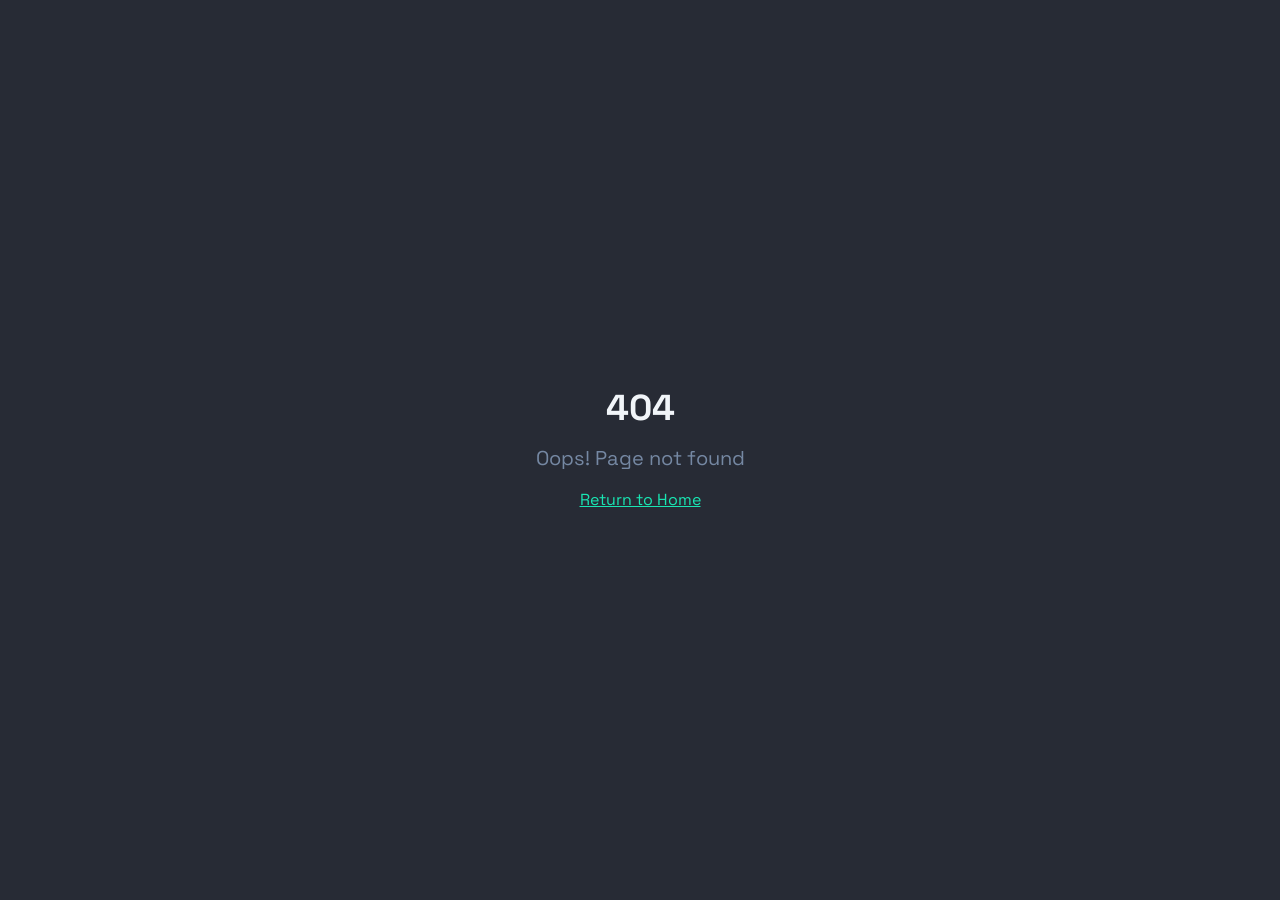
==== index.html @ 55b865e0 "FA" ====
<!doctype html>
<html lang="en">
  <head>
    <meta charset="UTF-8" />
    <meta name="viewport" content="width=device-width, initial-scale=1.0" />
    <title>Eslam Ismail | Senior Full Stack & DevOps Engineer</title>
    <meta name="description" content="Results-driven Senior Full Stack and DevOps Engineer with 6+ years of experience in building scalable web applications, dashboards, and backend systems using modern technologies such as Laravel, Vue.js, Node.js, GraphQL, and Docker. Currently in Riyadh, Saudi Arabia." />
    <meta name="author" content="Eslam Ismail" />
    <meta name="keywords" content="Eslam Ismail, Full Stack Developer, DevOps Engineer, Laravel, Vue.js, Node.js, React, GraphQL, Docker, Riyadh, Saudi Arabia, Software Engineer" />
    <link rel="canonical" href="https://eslamportfolio.lovable.app/" />

    <!-- Open Graph / Facebook -->
    <meta property="og:type" content="website" />
    <meta property="og:url" content="https://eslamportfolio.lovable.app/" />
    <meta property="og:title" content="Eslam Ismail | Senior Full Stack & DevOps Engineer" />
    <meta property="og:description" content="Results-driven engineer with 6+ years of experience building scalable web applications and backend systems." />
    <meta property="og:image" content="https://lovable.dev/opengraph-image-p98pqg.png" />
    <meta property="og:locale" content="en_US" />
    <meta property="og:site_name" content="Eslam Ismail Portfolio" />

    <!-- Twitter -->
    <meta name="twitter:card" content="summary_large_image" />
    <meta name="twitter:url" content="https://eslamportfolio.lovable.app/" />
    <meta name="twitter:title" content="Eslam Ismail | Senior Full Stack & DevOps Engineer" />
    <meta name="twitter:description" content="Results-driven engineer with 6+ years of experience building scalable web applications and backend systems." />
    <meta name="twitter:image" content="https://lovable.dev/opengraph-image-p98pqg.png" />
    <meta name="twitter:site" content="@eslamIsmail" />

    <!-- Additional SEO -->
    <meta name="robots" content="index, follow" />
    <meta name="googlebot" content="index, follow" />
    <meta name="theme-color" content="#0a0a0f" />

    <!-- JSON-LD Structured Data -->
    <script type="application/ld+json">
      {
        "@context": "https://schema.org",
        "@type": "Person",
        "name": "Eslam Mohamed Ismail Ahmed",
        "jobTitle": "Senior Full Stack & DevOps Engineer",
        "description": "Results-driven Senior Full Stack and DevOps Engineer with 6+ years of experience in building scalable web applications, dashboards, and backend systems using modern technologies such as Laravel, Vue.js, Node.js, GraphQL, and Docker.",
        "email": "eslam.ismail93@gmail.com",
        "telephone": "+966538423643",
        "address": {
          "@type": "PostalAddress",
          "addressLocality": "Riyadh",
          "addressCountry": "Saudi Arabia"
        },
        "url": "https://eslamportfolio.lovable.app/",
        "sameAs": [
          "https://www.linkedin.com/in/eslam-mohamed-ismail-213224b6/"
        ],
        "knowsAbout": ["Laravel", "Vue.js", "Node.js", "React", "GraphQL", "Docker", "DevOps", "Full Stack Development"]
      }
    </script>
    <script type="module" crossorigin src="/assets/index-Bea31vAo.js"></script>
    <link rel="stylesheet" crossorigin href="/assets/index-uDvTv7dz.css">
  </head>

  <body>
    <div id="root"></div>
  </body>
</html>
---- assets/index-uDvTv7dz.css ----
@import"https://fonts.googleapis.com/css2?family=Space+Grotesk:wght@300;400;500;600;700&family=JetBrains+Mono:wght@400;500;600&display=swap";*,:before,:after{--tw-border-spacing-x: 0;--tw-border-spacing-y: 0;--tw-translate-x: 0;--tw-translate-y: 0;--tw-rotate: 0;--tw-skew-x: 0;--tw-skew-y: 0;--tw-scale-x: 1;--tw-scale-y: 1;--tw-pan-x: ;--tw-pan-y: ;--tw-pinch-zoom: ;--tw-scroll-snap-strictness: proximity;--tw-gradient-from-position: ;--tw-gradient-via-position: ;--tw-gradient-to-position: ;--tw-ordinal: ;--tw-slashed-zero: ;--tw-numeric-figure: ;--tw-numeric-spacing: ;--tw-numeric-fraction: ;--tw-ring-inset: ;--tw-ring-offset-width: 0px;--tw-ring-offset-color: #fff;--tw-ring-color: rgb(59 130 246 / .5);--tw-ring-offset-shadow: 0 0 #0000;--tw-ring-shadow: 0 0 #0000;--tw-shadow: 0 0 #0000;--tw-shadow-colored: 0 0 #0000;--tw-blur: ;--tw-brightness: ;--tw-contrast: ;--tw-grayscale: ;--tw-hue-rotate: ;--tw-invert: ;--tw-saturate: ;--tw-sepia: ;--tw-drop-shadow: ;--tw-backdrop-blur: ;--tw-backdrop-brightness: ;--tw-backdrop-contrast: ;--tw-backdrop-grayscale: ;--tw-backdrop-hue-rotate: ;--tw-backdrop-invert: ;--tw-backdrop-opacity: ;--tw-backdrop-saturate: ;--tw-backdrop-sepia: ;--tw-contain-size: ;--tw-contain-layout: ;--tw-contain-paint: ;--tw-contain-style: }::backdrop{--tw-border-spacing-x: 0;--tw-border-spacing-y: 0;--tw-translate-x: 0;--tw-translate-y: 0;--tw-rotate: 0;--tw-skew-x: 0;--tw-skew-y: 0;--tw-scale-x: 1;--tw-scale-y: 1;--tw-pan-x: ;--tw-pan-y: ;--tw-pinch-zoom: ;--tw-scroll-snap-strictness: proximity;--tw-gradient-from-position: ;--tw-gradient-via-position: ;--tw-gradient-to-position: ;--tw-ordinal: ;--tw-slashed-zero: ;--tw-numeric-figure: ;--tw-numeric-spacing: ;--tw-numeric-fraction: ;--tw-ring-inset: ;--tw-ring-offset-width: 0px;--tw-ring-offset-color: #fff;--tw-ring-color: rgb(59 130 246 / .5);--tw-ring-offset-shadow: 0 0 #0000;--tw-ring-shadow: 0 0 #0000;--tw-shadow: 0 0 #0000;--tw-shadow-colored: 0 0 #0000;--tw-blur: ;--tw-brightness: ;--tw-contrast: ;--tw-grayscale: ;--tw-hue-rotate: ;--tw-invert: ;--tw-saturate: ;--tw-sepia: ;--tw-drop-shadow: ;--tw-backdrop-blur: ;--tw-backdrop-brightness: ;--tw-backdrop-contrast: ;--tw-backdrop-grayscale: ;--tw-backdrop-hue-rotate: ;--tw-backdrop-invert: ;--tw-backdrop-opacity: ;--tw-backdrop-saturate: ;--tw-backdrop-sepia: ;--tw-contain-size: ;--tw-contain-layout: ;--tw-contain-paint: ;--tw-contain-style: }*,:before,:after{box-sizing:border-box;border-width:0;border-style:solid;border-color:#e5e7eb}:before,:after{--tw-content: ""}html,:host{line-height:1.5;-webkit-text-size-adjust:100%;-moz-tab-size:4;-o-tab-size:4;tab-size:4;font-family:Space Grotesk,sans-serif;font-feature-settings:normal;font-variation-settings:normal;-webkit-tap-highlight-color:transparent}body{margin:0;line-height:inherit}hr{height:0;color:inherit;border-top-width:1px}abbr:where([title]){-webkit-text-decoration:underline dotted;text-decoration:underline dotted}h1,h2,h3,h4,h5,h6{font-size:inherit;font-weight:inherit}a{color:inherit;text-decoration:inherit}b,strong{font-weight:bolder}code,kbd,samp,pre{font-family:JetBrains Mono,monospace;font-feature-settings:normal;font-variation-settings:normal;font-size:1em}small{font-size:80%}sub,sup{font-size:75%;line-height:0;position:relative;vertical-align:baseline}sub{bottom:-.25em}sup{top:-.5em}table{text-indent:0;border-color:inherit;border-collapse:collapse}button,input,optgroup,select,textarea{font-family:inherit;font-feature-settings:inherit;font-variation-settings:inherit;font-size:100%;font-weight:inherit;line-height:inherit;letter-spacing:inherit;color:inherit;margin:0;padding:0}button,select{text-transform:none}button,input:where([type=button]),input:where([type=reset]),input:where([type=submit]){-webkit-appearance:button;background-color:transparent;background-image:none}:-moz-focusring{outline:auto}:-moz-ui-invalid{box-shadow:none}progress{vertical-align:baseline}::-webkit-inner-spin-button,::-webkit-outer-spin-button{height:auto}[type=search]{-webkit-appearance:textfield;outline-offset:-2px}::-webkit-search-decoration{-webkit-appearance:none}::-webkit-file-upload-button{-webkit-appearance:button;font:inherit}summary{display:list-item}blockquote,dl,dd,h1,h2,h3,h4,h5,h6,hr,figure,p,pre{margin:0}fieldset{margin:0;padding:0}legend{padding:0}ol,ul,menu{list-style:none;margin:0;padding:0}dialog{padding:0}textarea{resize:vertical}input::-moz-placeholder,textarea::-moz-placeholder{opacity:1;color:#9ca3af}input::placeholder,textarea::placeholder{opacity:1;color:#9ca3af}button,[role=button]{cursor:pointer}:disabled{cursor:default}img,svg,video,canvas,audio,iframe,embed,object{display:block;vertical-align:middle}img,video{max-width:100%;height:auto}[hidden]:where(:not([hidden=until-found])){display:none}:root{--background: 220 20% 6%;--foreground: 210 40% 96%;--card: 220 18% 10%;--card-foreground: 210 40% 96%;--popover: 220 18% 10%;--popover-foreground: 210 40% 96%;--primary: 165 80% 50%;--primary-foreground: 220 20% 6%;--secondary: 220 18% 14%;--secondary-foreground: 210 40% 96%;--muted: 220 16% 18%;--muted-foreground: 215 20% 55%;--accent: 260 80% 65%;--accent-foreground: 210 40% 98%;--destructive: 0 84% 60%;--destructive-foreground: 210 40% 98%;--border: 220 16% 18%;--input: 220 16% 18%;--ring: 165 80% 50%;--radius: .75rem;--gradient-primary: linear-gradient(135deg, hsl(165 80% 50%) 0%, hsl(200 90% 55%) 50%, hsl(260 80% 65%) 100%);--gradient-text: linear-gradient(135deg, hsl(165 80% 60%) 0%, hsl(200 90% 65%) 100%);--gradient-card: linear-gradient(145deg, hsl(220 18% 12%) 0%, hsl(220 18% 8%) 100%);--glow-primary: 0 0 40px hsl(165 80% 50% / .3);--glow-accent: 0 0 40px hsl(260 80% 65% / .2);--sidebar-background: 220 20% 6%;--sidebar-foreground: 240 4.8% 95.9%;--sidebar-primary: 165 80% 50%;--sidebar-primary-foreground: 0 0% 100%;--sidebar-accent: 220 16% 18%;--sidebar-accent-foreground: 240 4.8% 95.9%;--sidebar-border: 220 16% 18%;--sidebar-ring: 165 80% 50%}*{border-color:hsl(var(--border))}body{background-color:hsl(var(--background));color:hsl(var(--foreground));-webkit-font-smoothing:antialiased;-moz-osx-font-smoothing:grayscale;font-family:Space Grotesk,sans-serif}h1,h2,h3,h4,h5,h6{font-family:Space Grotesk,sans-serif}code,pre{font-family:JetBrains Mono,monospace}.container{width:100%;margin-right:auto;margin-left:auto;padding-right:2rem;padding-left:2rem}@media (min-width: 1400px){.container{max-width:1400px}}.sr-only{position:absolute;width:1px;height:1px;padding:0;margin:-1px;overflow:hidden;clip:rect(0,0,0,0);white-space:nowrap;border-width:0}.pointer-events-none{pointer-events:none}.pointer-events-auto{pointer-events:auto}.visible{visibility:visible}.invisible{visibility:hidden}.fixed{position:fixed}.absolute{position:absolute}.relative{position:relative}.-inset-2{top:-.5rem;right:-.5rem;bottom:-.5rem;left:-.5rem}.-inset-px{top:-1px;right:-1px;bottom:-1px;left:-1px}.inset-0{top:0;right:0;bottom:0;left:0}.inset-x-0{left:0;right:0}.inset-y-0{top:0;bottom:0}.-bottom-12{bottom:-3rem}.-bottom-4{bottom:-1rem}.-left-12{left:-3rem}.-left-2{left:-.5rem}.-left-20{left:-5rem}.-left-32{left:-8rem}.-right-12{right:-3rem}.-right-20{right:-5rem}.-right-32{right:-8rem}.-right-4{right:-1rem}.-right-8{right:-2rem}.-top-12{top:-3rem}.-top-2{top:-.5rem}.-top-8{top:-2rem}.bottom-0{bottom:0}.bottom-1\/4{bottom:25%}.bottom-4{bottom:1rem}.left-0{left:0}.left-1{left:.25rem}.left-1\/2{left:50%}.left-1\/4{left:25%}.left-2{left:.5rem}.left-6{left:1.5rem}.left-\[50\%\]{left:50%}.right-0{right:0}.right-1{right:.25rem}.right-1\/4{right:25%}.right-2{right:.5rem}.right-3{right:.75rem}.right-4{right:1rem}.top-0{top:0}.top-1\.5{top:.375rem}.top-1\/2{top:50%}.top-1\/4{top:25%}.top-2{top:.5rem}.top-3{top:.75rem}.top-3\.5{top:.875rem}.top-4{top:1rem}.top-\[1px\]{top:1px}.top-\[50\%\]{top:50%}.top-\[60\%\]{top:60%}.top-full{top:100%}.z-10{z-index:10}.z-20{z-index:20}.z-50{z-index:50}.z-\[100\]{z-index:100}.z-\[1\]{z-index:1}.-mx-1{margin-left:-.25rem;margin-right:-.25rem}.mx-2{margin-left:.5rem;margin-right:.5rem}.mx-3\.5{margin-left:.875rem;margin-right:.875rem}.mx-auto{margin-left:auto;margin-right:auto}.my-0\.5{margin-top:.125rem;margin-bottom:.125rem}.my-1{margin-top:.25rem;margin-bottom:.25rem}.-ml-4{margin-left:-1rem}.-mt-4{margin-top:-1rem}.mb-1{margin-bottom:.25rem}.mb-12{margin-bottom:3rem}.mb-16{margin-bottom:4rem}.mb-2{margin-bottom:.5rem}.mb-20{margin-bottom:5rem}.mb-3{margin-bottom:.75rem}.mb-4{margin-bottom:1rem}.mb-6{margin-bottom:1.5rem}.mb-8{margin-bottom:2rem}.ml-1{margin-left:.25rem}.ml-16{margin-left:4rem}.ml-auto{margin-left:auto}.mr-2{margin-right:.5rem}.mt-1{margin-top:.25rem}.mt-1\.5{margin-top:.375rem}.mt-16{margin-top:4rem}.mt-2{margin-top:.5rem}.mt-20{margin-top:5rem}.mt-24{margin-top:6rem}.mt-4{margin-top:1rem}.mt-8{margin-top:2rem}.mt-auto{margin-top:auto}.line-clamp-3{overflow:hidden;display:-webkit-box;-webkit-box-orient:vertical;-webkit-line-clamp:3}.block{display:block}.flex{display:flex}.inline-flex{display:inline-flex}.table{display:table}.grid{display:grid}.hidden{display:none}.aspect-square{aspect-ratio:1 / 1}.aspect-video{aspect-ratio:16 / 9}.size-4{width:1rem;height:1rem}.h-1\.5{height:.375rem}.h-10{height:2.5rem}.h-11{height:2.75rem}.h-12{height:3rem}.h-16{height:4rem}.h-2{height:.5rem}.h-2\.5{height:.625rem}.h-20{height:5rem}.h-3{height:.75rem}.h-3\.5{height:.875rem}.h-4{height:1rem}.h-48{height:12rem}.h-5{height:1.25rem}.h-56{height:14rem}.h-6{height:1.5rem}.h-7{height:1.75rem}.h-72{height:18rem}.h-8{height:2rem}.h-9{height:2.25rem}.h-96{height:24rem}.h-\[1px\]{height:1px}.h-\[400px\]{height:400px}.h-\[800px\]{height:800px}.h-\[var\(--radix-navigation-menu-viewport-height\)\]{height:var(--radix-navigation-menu-viewport-height)}.h-\[var\(--radix-select-trigger-height\)\]{height:var(--radix-select-trigger-height)}.h-auto{height:auto}.h-full{height:100%}.h-px{height:1px}.h-svh{height:100svh}.max-h-96{max-height:24rem}.max-h-\[300px\]{max-height:300px}.max-h-screen{max-height:100vh}.min-h-0{min-height:0px}.min-h-\[80px\]{min-height:80px}.min-h-screen{min-height:100vh}.min-h-svh{min-height:100svh}.w-0{width:0px}.w-1{width:.25rem}.w-10{width:2.5rem}.w-11{width:2.75rem}.w-16{width:4rem}.w-2{width:.5rem}.w-2\.5{width:.625rem}.w-20{width:5rem}.w-3{width:.75rem}.w-3\.5{width:.875rem}.w-3\/4{width:75%}.w-4{width:1rem}.w-48{width:12rem}.w-5{width:1.25rem}.w-56{width:14rem}.w-6{width:1.5rem}.w-64{width:16rem}.w-7{width:1.75rem}.w-72{width:18rem}.w-8{width:2rem}.w-9{width:2.25rem}.w-96{width:24rem}.w-\[--sidebar-width\]{width:var(--sidebar-width)}.w-\[100px\]{width:100px}.w-\[1px\]{width:1px}.w-\[600px\]{width:600px}.w-\[800px\]{width:800px}.w-auto{width:auto}.w-full{width:100%}.w-max{width:-moz-max-content;width:max-content}.w-px{width:1px}.min-w-0{min-width:0px}.min-w-5{min-width:1.25rem}.min-w-\[12rem\]{min-width:12rem}.min-w-\[8rem\]{min-width:8rem}.min-w-\[var\(--radix-select-trigger-width\)\]{min-width:var(--radix-select-trigger-width)}.max-w-2xl{max-width:42rem}.max-w-3xl{max-width:48rem}.max-w-4xl{max-width:56rem}.max-w-6xl{max-width:72rem}.max-w-7xl{max-width:80rem}.max-w-\[--skeleton-width\]{max-width:var(--skeleton-width)}.max-w-lg{max-width:32rem}.max-w-max{max-width:-moz-max-content;max-width:max-content}.flex-1{flex:1 1 0%}.flex-shrink-0,.shrink-0{flex-shrink:0}.flex-grow,.grow{flex-grow:1}.grow-0{flex-grow:0}.basis-full{flex-basis:100%}.caption-bottom{caption-side:bottom}.border-collapse{border-collapse:collapse}.-translate-x-1\/2{--tw-translate-x: -50%;transform:translate(var(--tw-translate-x),var(--tw-translate-y)) rotate(var(--tw-rotate)) skew(var(--tw-skew-x)) skewY(var(--tw-skew-y)) scaleX(var(--tw-scale-x)) scaleY(var(--tw-scale-y))}.-translate-x-px{--tw-translate-x: -1px;transform:translate(var(--tw-translate-x),var(--tw-translate-y)) rotate(var(--tw-rotate)) skew(var(--tw-skew-x)) skewY(var(--tw-skew-y)) scaleX(var(--tw-scale-x)) scaleY(var(--tw-scale-y))}.-translate-y-1\/2{--tw-translate-y: -50%;transform:translate(var(--tw-translate-x),var(--tw-translate-y)) rotate(var(--tw-rotate)) skew(var(--tw-skew-x)) skewY(var(--tw-skew-y)) scaleX(var(--tw-scale-x)) scaleY(var(--tw-scale-y))}.translate-x-\[-50\%\]{--tw-translate-x: -50%;transform:translate(var(--tw-translate-x),var(--tw-translate-y)) rotate(var(--tw-rotate)) skew(var(--tw-skew-x)) skewY(var(--tw-skew-y)) scaleX(var(--tw-scale-x)) scaleY(var(--tw-scale-y))}.translate-x-px{--tw-translate-x: 1px;transform:translate(var(--tw-translate-x),var(--tw-translate-y)) rotate(var(--tw-rotate)) skew(var(--tw-skew-x)) skewY(var(--tw-skew-y)) scaleX(var(--tw-scale-x)) scaleY(var(--tw-scale-y))}.translate-y-0{--tw-translate-y: 0px;transform:translate(var(--tw-translate-x),var(--tw-translate-y)) rotate(var(--tw-rotate)) skew(var(--tw-skew-x)) skewY(var(--tw-skew-y)) scaleX(var(--tw-scale-x)) scaleY(var(--tw-scale-y))}.translate-y-10{--tw-translate-y: 2.5rem;transform:translate(var(--tw-translate-x),var(--tw-translate-y)) rotate(var(--tw-rotate)) skew(var(--tw-skew-x)) skewY(var(--tw-skew-y)) scaleX(var(--tw-scale-x)) scaleY(var(--tw-scale-y))}.translate-y-8{--tw-translate-y: 2rem;transform:translate(var(--tw-translate-x),var(--tw-translate-y)) rotate(var(--tw-rotate)) skew(var(--tw-skew-x)) skewY(var(--tw-skew-y)) scaleX(var(--tw-scale-x)) scaleY(var(--tw-scale-y))}.translate-y-\[-2px\]{--tw-translate-y: -2px;transform:translate(var(--tw-translate-x),var(--tw-translate-y)) rotate(var(--tw-rotate)) skew(var(--tw-skew-x)) skewY(var(--tw-skew-y)) scaleX(var(--tw-scale-x)) scaleY(var(--tw-scale-y))}.translate-y-\[-50\%\]{--tw-translate-y: -50%;transform:translate(var(--tw-translate-x),var(--tw-translate-y)) rotate(var(--tw-rotate)) skew(var(--tw-skew-x)) skewY(var(--tw-skew-y)) scaleX(var(--tw-scale-x)) scaleY(var(--tw-scale-y))}.rotate-45{--tw-rotate: 45deg;transform:translate(var(--tw-translate-x),var(--tw-translate-y)) rotate(var(--tw-rotate)) skew(var(--tw-skew-x)) skewY(var(--tw-skew-y)) scaleX(var(--tw-scale-x)) scaleY(var(--tw-scale-y))}.rotate-90{--tw-rotate: 90deg;transform:translate(var(--tw-translate-x),var(--tw-translate-y)) rotate(var(--tw-rotate)) skew(var(--tw-skew-x)) skewY(var(--tw-skew-y)) scaleX(var(--tw-scale-x)) scaleY(var(--tw-scale-y))}.scale-110{--tw-scale-x: 1.1;--tw-scale-y: 1.1;transform:translate(var(--tw-translate-x),var(--tw-translate-y)) rotate(var(--tw-rotate)) skew(var(--tw-skew-x)) skewY(var(--tw-skew-y)) scaleX(var(--tw-scale-x)) scaleY(var(--tw-scale-y))}.scale-150{--tw-scale-x: 1.5;--tw-scale-y: 1.5;transform:translate(var(--tw-translate-x),var(--tw-translate-y)) rotate(var(--tw-rotate)) skew(var(--tw-skew-x)) skewY(var(--tw-skew-y)) scaleX(var(--tw-scale-x)) scaleY(var(--tw-scale-y))}.scale-\[1\.02\]{--tw-scale-x: 1.02;--tw-scale-y: 1.02;transform:translate(var(--tw-translate-x),var(--tw-translate-y)) rotate(var(--tw-rotate)) skew(var(--tw-skew-x)) skewY(var(--tw-skew-y)) scaleX(var(--tw-scale-x)) scaleY(var(--tw-scale-y))}.transform{transform:translate(var(--tw-translate-x),var(--tw-translate-y)) rotate(var(--tw-rotate)) skew(var(--tw-skew-x)) skewY(var(--tw-skew-y)) scaleX(var(--tw-scale-x)) scaleY(var(--tw-scale-y))}@keyframes fade-up{0%{opacity:0;transform:translateY(20px)}to{opacity:1;transform:translateY(0)}}.animate-fade-up{animation:fade-up .6s ease-out forwards}@keyframes ping{75%,to{transform:scale(2);opacity:0}}.animate-ping{animation:ping 1s cubic-bezier(0,0,.2,1) infinite}@keyframes pulse{50%{opacity:.5}}.animate-pulse{animation:pulse 2s cubic-bezier(.4,0,.6,1) infinite}.cursor-default{cursor:default}.cursor-pointer{cursor:pointer}.touch-none{touch-action:none}.select-none{-webkit-user-select:none;-moz-user-select:none;user-select:none}.list-none{list-style-type:none}.flex-row{flex-direction:row}.flex-col{flex-direction:column}.flex-col-reverse{flex-direction:column-reverse}.flex-wrap{flex-wrap:wrap}.items-start{align-items:flex-start}.items-end{align-items:flex-end}.items-center{align-items:center}.items-stretch{align-items:stretch}.justify-center{justify-content:center}.justify-between{justify-content:space-between}.gap-1{gap:.25rem}.gap-1\.5{gap:.375rem}.gap-12{gap:3rem}.gap-2{gap:.5rem}.gap-3{gap:.75rem}.gap-4{gap:1rem}.gap-6{gap:1.5rem}.gap-8{gap:2rem}.space-x-1>:not([hidden])~:not([hidden]){--tw-space-x-reverse: 0;margin-right:calc(.25rem * var(--tw-space-x-reverse));margin-left:calc(.25rem * calc(1 - var(--tw-space-x-reverse)))}.space-x-4>:not([hidden])~:not([hidden]){--tw-space-x-reverse: 0;margin-right:calc(1rem * var(--tw-space-x-reverse));margin-left:calc(1rem * calc(1 - var(--tw-space-x-reverse)))}.space-y-1>:not([hidden])~:not([hidden]){--tw-space-y-reverse: 0;margin-top:calc(.25rem * calc(1 - var(--tw-space-y-reverse)));margin-bottom:calc(.25rem * var(--tw-space-y-reverse))}.space-y-1\.5>:not([hidden])~:not([hidden]){--tw-space-y-reverse: 0;margin-top:calc(.375rem * calc(1 - var(--tw-space-y-reverse)));margin-bottom:calc(.375rem * var(--tw-space-y-reverse))}.space-y-2>:not([hidden])~:not([hidden]){--tw-space-y-reverse: 0;margin-top:calc(.5rem * calc(1 - var(--tw-space-y-reverse)));margin-bottom:calc(.5rem * var(--tw-space-y-reverse))}.space-y-3>:not([hidden])~:not([hidden]){--tw-space-y-reverse: 0;margin-top:calc(.75rem * calc(1 - var(--tw-space-y-reverse)));margin-bottom:calc(.75rem * var(--tw-space-y-reverse))}.space-y-4>:not([hidden])~:not([hidden]){--tw-space-y-reverse: 0;margin-top:calc(1rem * calc(1 - var(--tw-space-y-reverse)));margin-bottom:calc(1rem * var(--tw-space-y-reverse))}.overflow-auto{overflow:auto}.overflow-hidden{overflow:hidden}.overflow-y-auto{overflow-y:auto}.overflow-x-hidden{overflow-x:hidden}.whitespace-nowrap{white-space:nowrap}.break-words{overflow-wrap:break-word}.rounded-2xl{border-radius:1rem}.rounded-\[2px\]{border-radius:2px}.rounded-\[inherit\]{border-radius:inherit}.rounded-full{border-radius:9999px}.rounded-lg{border-radius:var(--radius)}.rounded-md{border-radius:calc(var(--radius) - 2px)}.rounded-sm{border-radius:calc(var(--radius) - 4px)}.rounded-xl{border-radius:.75rem}.rounded-t-\[10px\]{border-top-left-radius:10px;border-top-right-radius:10px}.rounded-tl-sm{border-top-left-radius:calc(var(--radius) - 4px)}.border{border-width:1px}.border-2{border-width:2px}.border-\[1\.5px\]{border-width:1.5px}.border-y{border-top-width:1px;border-bottom-width:1px}.border-b{border-bottom-width:1px}.border-l{border-left-width:1px}.border-r{border-right-width:1px}.border-t{border-top-width:1px}.border-dashed{border-style:dashed}.border-\[--color-border\]{border-color:var(--color-border)}.border-border{border-color:hsl(var(--border))}.border-border\/50{border-color:hsl(var(--border) / .5)}.border-destructive{border-color:hsl(var(--destructive))}.border-destructive\/50{border-color:hsl(var(--destructive) / .5)}.border-input{border-color:hsl(var(--input))}.border-primary{border-color:hsl(var(--primary))}.border-primary-foreground\/30{border-color:hsl(var(--primary-foreground) / .3)}.border-primary\/20{border-color:hsl(var(--primary) / .2)}.border-primary\/30{border-color:hsl(var(--primary) / .3)}.border-primary\/40{border-color:hsl(var(--primary) / .4)}.border-primary\/50{border-color:hsl(var(--primary) / .5)}.border-sidebar-border{border-color:hsl(var(--sidebar-border))}.border-transparent{border-color:transparent}.border-l-transparent{border-left-color:transparent}.border-t-transparent{border-top-color:transparent}.bg-\[--color-bg\]{background-color:var(--color-bg)}.bg-accent{background-color:hsl(var(--accent))}.bg-accent\/25{background-color:hsl(var(--accent) / .25)}.bg-accent\/40{background-color:hsl(var(--accent) / .4)}.bg-background{background-color:hsl(var(--background))}.bg-background\/60{background-color:hsl(var(--background) / .6)}.bg-black\/20{background-color:#0003}.bg-black\/80{background-color:#000c}.bg-border{background-color:hsl(var(--border))}.bg-card{background-color:hsl(var(--card))}.bg-destructive{background-color:hsl(var(--destructive))}.bg-foreground{background-color:hsl(var(--foreground))}.bg-muted{background-color:hsl(var(--muted))}.bg-muted\/30{background-color:hsl(var(--muted) / .3)}.bg-muted\/50{background-color:hsl(var(--muted) / .5)}.bg-popover{background-color:hsl(var(--popover))}.bg-primary{background-color:hsl(var(--primary))}.bg-primary\/10{background-color:hsl(var(--primary) / .1)}.bg-primary\/20{background-color:hsl(var(--primary) / .2)}.bg-primary\/30{background-color:hsl(var(--primary) / .3)}.bg-primary\/5{background-color:hsl(var(--primary) / .05)}.bg-secondary{background-color:hsl(var(--secondary))}.bg-secondary\/50{background-color:hsl(var(--secondary) / .5)}.bg-secondary\/70{background-color:hsl(var(--secondary) / .7)}.bg-sidebar{background-color:hsl(var(--sidebar-background))}.bg-sidebar-border{background-color:hsl(var(--sidebar-border))}.bg-transparent{background-color:transparent}.bg-gradient-to-b{background-image:linear-gradient(to bottom,var(--tw-gradient-stops))}.bg-gradient-to-br{background-image:linear-gradient(to bottom right,var(--tw-gradient-stops))}.bg-gradient-to-r{background-image:linear-gradient(to right,var(--tw-gradient-stops))}.bg-gradient-to-t{background-image:linear-gradient(to top,var(--tw-gradient-stops))}.bg-gradient-to-tr{background-image:linear-gradient(to top right,var(--tw-gradient-stops))}.from-amber-500{--tw-gradient-from: #f59e0b var(--tw-gradient-from-position);--tw-gradient-to: rgb(245 158 11 / 0) var(--tw-gradient-to-position);--tw-gradient-stops: var(--tw-gradient-from), var(--tw-gradient-to)}.from-amber-500\/10{--tw-gradient-from: rgb(245 158 11 / .1) var(--tw-gradient-from-position);--tw-gradient-to: rgb(245 158 11 / 0) var(--tw-gradient-to-position);--tw-gradient-stops: var(--tw-gradient-from), var(--tw-gradient-to)}.from-background{--tw-gradient-from: hsl(var(--background)) var(--tw-gradient-from-position);--tw-gradient-to: hsl(var(--background) / 0) var(--tw-gradient-to-position);--tw-gradient-stops: var(--tw-gradient-from), var(--tw-gradient-to)}.from-background\/40{--tw-gradient-from: hsl(var(--background) / .4) var(--tw-gradient-from-position);--tw-gradient-to: hsl(var(--background) / 0) var(--tw-gradient-to-position);--tw-gradient-stops: var(--tw-gradient-from), var(--tw-gradient-to)}.from-blue-500{--tw-gradient-from: #3b82f6 var(--tw-gradient-from-position);--tw-gradient-to: rgb(59 130 246 / 0) var(--tw-gradient-to-position);--tw-gradient-stops: var(--tw-gradient-from), var(--tw-gradient-to)}.from-blue-500\/10{--tw-gradient-from: rgb(59 130 246 / .1) var(--tw-gradient-from-position);--tw-gradient-to: rgb(59 130 246 / 0) var(--tw-gradient-to-position);--tw-gradient-stops: var(--tw-gradient-from), var(--tw-gradient-to)}.from-card{--tw-gradient-from: hsl(var(--card)) var(--tw-gradient-from-position);--tw-gradient-to: hsl(var(--card) / 0) var(--tw-gradient-to-position);--tw-gradient-stops: var(--tw-gradient-from), var(--tw-gradient-to)}.from-emerald-500{--tw-gradient-from: #10b981 var(--tw-gradient-from-position);--tw-gradient-to: rgb(16 185 129 / 0) var(--tw-gradient-to-position);--tw-gradient-stops: var(--tw-gradient-from), var(--tw-gradient-to)}.from-emerald-500\/10{--tw-gradient-from: rgb(16 185 129 / .1) var(--tw-gradient-from-position);--tw-gradient-to: rgb(16 185 129 / 0) var(--tw-gradient-to-position);--tw-gradient-stops: var(--tw-gradient-from), var(--tw-gradient-to)}.from-indigo-500{--tw-gradient-from: #6366f1 var(--tw-gradient-from-position);--tw-gradient-to: rgb(99 102 241 / 0) var(--tw-gradient-to-position);--tw-gradient-stops: var(--tw-gradient-from), var(--tw-gradient-to)}.from-indigo-500\/10{--tw-gradient-from: rgb(99 102 241 / .1) var(--tw-gradient-from-position);--tw-gradient-to: rgb(99 102 241 / 0) var(--tw-gradient-to-position);--tw-gradient-stops: var(--tw-gradient-from), var(--tw-gradient-to)}.from-primary{--tw-gradient-from: hsl(var(--primary)) var(--tw-gradient-from-position);--tw-gradient-to: hsl(var(--primary) / 0) var(--tw-gradient-to-position);--tw-gradient-stops: var(--tw-gradient-from), var(--tw-gradient-to)}.from-primary\/15{--tw-gradient-from: hsl(var(--primary) / .15) var(--tw-gradient-from-position);--tw-gradient-to: hsl(var(--primary) / 0) var(--tw-gradient-to-position);--tw-gradient-stops: var(--tw-gradient-from), var(--tw-gradient-to)}.from-primary\/20{--tw-gradient-from: hsl(var(--primary) / .2) var(--tw-gradient-from-position);--tw-gradient-to: hsl(var(--primary) / 0) var(--tw-gradient-to-position);--tw-gradient-stops: var(--tw-gradient-from), var(--tw-gradient-to)}.from-primary\/5{--tw-gradient-from: hsl(var(--primary) / .05) var(--tw-gradient-from-position);--tw-gradient-to: hsl(var(--primary) / 0) var(--tw-gradient-to-position);--tw-gradient-stops: var(--tw-gradient-from), var(--tw-gradient-to)}.from-purple-500{--tw-gradient-from: #a855f7 var(--tw-gradient-from-position);--tw-gradient-to: rgb(168 85 247 / 0) var(--tw-gradient-to-position);--tw-gradient-stops: var(--tw-gradient-from), var(--tw-gradient-to)}.from-purple-500\/10{--tw-gradient-from: rgb(168 85 247 / .1) var(--tw-gradient-from-position);--tw-gradient-to: rgb(168 85 247 / 0) var(--tw-gradient-to-position);--tw-gradient-stops: var(--tw-gradient-from), var(--tw-gradient-to)}.from-rose-500{--tw-gradient-from: #f43f5e var(--tw-gradient-from-position);--tw-gradient-to: rgb(244 63 94 / 0) var(--tw-gradient-to-position);--tw-gradient-stops: var(--tw-gradient-from), var(--tw-gradient-to)}.from-rose-500\/10{--tw-gradient-from: rgb(244 63 94 / .1) var(--tw-gradient-from-position);--tw-gradient-to: rgb(244 63 94 / 0) var(--tw-gradient-to-position);--tw-gradient-stops: var(--tw-gradient-from), var(--tw-gradient-to)}.from-slate-500{--tw-gradient-from: #64748b var(--tw-gradient-from-position);--tw-gradient-to: rgb(100 116 139 / 0) var(--tw-gradient-to-position);--tw-gradient-stops: var(--tw-gradient-from), var(--tw-gradient-to)}.from-transparent{--tw-gradient-from: transparent var(--tw-gradient-from-position);--tw-gradient-to: rgb(0 0 0 / 0) var(--tw-gradient-to-position);--tw-gradient-stops: var(--tw-gradient-from), var(--tw-gradient-to)}.from-white\/10{--tw-gradient-from: rgb(255 255 255 / .1) var(--tw-gradient-from-position);--tw-gradient-to: rgb(255 255 255 / 0) var(--tw-gradient-to-position);--tw-gradient-stops: var(--tw-gradient-from), var(--tw-gradient-to)}.via-accent{--tw-gradient-to: hsl(var(--accent) / 0) var(--tw-gradient-to-position);--tw-gradient-stops: var(--tw-gradient-from), hsl(var(--accent)) var(--tw-gradient-via-position), var(--tw-gradient-to)}.via-background\/95{--tw-gradient-to: hsl(var(--background) / 0) var(--tw-gradient-to-position);--tw-gradient-stops: var(--tw-gradient-from), hsl(var(--background) / .95) var(--tw-gradient-via-position), var(--tw-gradient-to)}.via-primary\/10{--tw-gradient-to: hsl(var(--primary) / 0) var(--tw-gradient-to-position);--tw-gradient-stops: var(--tw-gradient-from), hsl(var(--primary) / .1) var(--tw-gradient-via-position), var(--tw-gradient-to)}.via-primary\/20{--tw-gradient-to: hsl(var(--primary) / 0) var(--tw-gradient-to-position);--tw-gradient-stops: var(--tw-gradient-from), hsl(var(--primary) / .2) var(--tw-gradient-via-position), var(--tw-gradient-to)}.via-primary\/40{--tw-gradient-to: hsl(var(--primary) / 0) var(--tw-gradient-to-position);--tw-gradient-stops: var(--tw-gradient-from), hsl(var(--primary) / .4) var(--tw-gradient-via-position), var(--tw-gradient-to)}.via-transparent{--tw-gradient-to: rgb(0 0 0 / 0) var(--tw-gradient-to-position);--tw-gradient-stops: var(--tw-gradient-from), transparent var(--tw-gradient-via-position), var(--tw-gradient-to)}.to-background{--tw-gradient-to: hsl(var(--background)) var(--tw-gradient-to-position)}.to-cyan-400{--tw-gradient-to: #22d3ee var(--tw-gradient-to-position)}.to-cyan-400\/10{--tw-gradient-to: rgb(34 211 238 / .1) var(--tw-gradient-to-position)}.to-gray-500{--tw-gradient-to: #6b7280 var(--tw-gradient-to-position)}.to-orange-500{--tw-gradient-to: #f97316 var(--tw-gradient-to-position)}.to-orange-500\/10{--tw-gradient-to: rgb(249 115 22 / .1) var(--tw-gradient-to-position)}.to-pink-500{--tw-gradient-to: #ec4899 var(--tw-gradient-to-position)}.to-pink-500\/10{--tw-gradient-to: rgb(236 72 153 / .1) var(--tw-gradient-to-position)}.to-primary{--tw-gradient-to: hsl(var(--primary)) var(--tw-gradient-to-position)}.to-primary\/20{--tw-gradient-to: hsl(var(--primary) / .2) var(--tw-gradient-to-position)}.to-primary\/5{--tw-gradient-to: hsl(var(--primary) / .05) var(--tw-gradient-to-position)}.to-primary\/60{--tw-gradient-to: hsl(var(--primary) / .6) var(--tw-gradient-to-position)}.to-red-500{--tw-gradient-to: #ef4444 var(--tw-gradient-to-position)}.to-red-500\/10{--tw-gradient-to: rgb(239 68 68 / .1) var(--tw-gradient-to-position)}.to-teal-500{--tw-gradient-to: #14b8a6 var(--tw-gradient-to-position)}.to-teal-500\/10{--tw-gradient-to: rgb(20 184 166 / .1) var(--tw-gradient-to-position)}.to-transparent{--tw-gradient-to: transparent var(--tw-gradient-to-position)}.to-violet-500{--tw-gradient-to: #8b5cf6 var(--tw-gradient-to-position)}.to-violet-500\/10{--tw-gradient-to: rgb(139 92 246 / .1) var(--tw-gradient-to-position)}.bg-clip-text{-webkit-background-clip:text;background-clip:text}.fill-current{fill:currentColor}.object-cover{-o-object-fit:cover;object-fit:cover}.object-top{-o-object-position:top;object-position:top}.p-0{padding:0}.p-1{padding:.25rem}.p-2{padding:.5rem}.p-3{padding:.75rem}.p-4{padding:1rem}.p-6{padding:1.5rem}.p-8{padding:2rem}.p-\[1px\]{padding:1px}.px-1{padding-left:.25rem;padding-right:.25rem}.px-2{padding-left:.5rem;padding-right:.5rem}.px-2\.5{padding-left:.625rem;padding-right:.625rem}.px-3{padding-left:.75rem;padding-right:.75rem}.px-4{padding-left:1rem;padding-right:1rem}.px-5{padding-left:1.25rem;padding-right:1.25rem}.px-6{padding-left:1.5rem;padding-right:1.5rem}.px-8{padding-left:2rem;padding-right:2rem}.py-0\.5{padding-top:.125rem;padding-bottom:.125rem}.py-1{padding-top:.25rem;padding-bottom:.25rem}.py-1\.5{padding-top:.375rem;padding-bottom:.375rem}.py-12{padding-top:3rem;padding-bottom:3rem}.py-2{padding-top:.5rem;padding-bottom:.5rem}.py-2\.5{padding-top:.625rem;padding-bottom:.625rem}.py-20{padding-top:5rem;padding-bottom:5rem}.py-24{padding-top:6rem;padding-bottom:6rem}.py-3{padding-top:.75rem;padding-bottom:.75rem}.py-32{padding-top:8rem;padding-bottom:8rem}.py-4{padding-top:1rem;padding-bottom:1rem}.py-6{padding-top:1.5rem;padding-bottom:1.5rem}.pb-2{padding-bottom:.5rem}.pb-3{padding-bottom:.75rem}.pb-4{padding-bottom:1rem}.pl-2\.5{padding-left:.625rem}.pl-4{padding-left:1rem}.pl-8{padding-left:2rem}.pr-2{padding-right:.5rem}.pr-2\.5{padding-right:.625rem}.pr-8{padding-right:2rem}.pt-0{padding-top:0}.pt-1{padding-top:.25rem}.pt-3{padding-top:.75rem}.pt-4{padding-top:1rem}.pt-8{padding-top:2rem}.text-left{text-align:left}.text-center{text-align:center}.align-middle{vertical-align:middle}.font-mono{font-family:JetBrains Mono,monospace}.text-2xl{font-size:1.5rem;line-height:2rem}.text-3xl{font-size:1.875rem;line-height:2.25rem}.text-4xl{font-size:2.25rem;line-height:2.5rem}.text-\[0\.8rem\]{font-size:.8rem}.text-base{font-size:1rem;line-height:1.5rem}.text-lg{font-size:1.125rem;line-height:1.75rem}.text-sm{font-size:.875rem;line-height:1.25rem}.text-xl{font-size:1.25rem;line-height:1.75rem}.text-xs{font-size:.75rem;line-height:1rem}.font-bold{font-weight:700}.font-medium{font-weight:500}.font-normal{font-weight:400}.font-semibold{font-weight:600}.tabular-nums{--tw-numeric-spacing: tabular-nums;font-variant-numeric:var(--tw-ordinal) var(--tw-slashed-zero) var(--tw-numeric-figure) var(--tw-numeric-spacing) var(--tw-numeric-fraction)}.leading-none{line-height:1}.leading-relaxed{line-height:1.625}.leading-tight{line-height:1.25}.tracking-tight{letter-spacing:-.025em}.tracking-widest{letter-spacing:.1em}.text-accent-foreground{color:hsl(var(--accent-foreground))}.text-card-foreground{color:hsl(var(--card-foreground))}.text-current{color:currentColor}.text-destructive{color:hsl(var(--destructive))}.text-destructive-foreground{color:hsl(var(--destructive-foreground))}.text-foreground{color:hsl(var(--foreground))}.text-foreground\/50{color:hsl(var(--foreground) / .5)}.text-foreground\/90{color:hsl(var(--foreground) / .9)}.text-muted-foreground{color:hsl(var(--muted-foreground))}.text-popover-foreground{color:hsl(var(--popover-foreground))}.text-primary{color:hsl(var(--primary))}.text-primary-foreground{color:hsl(var(--primary-foreground))}.text-primary-foreground\/80{color:hsl(var(--primary-foreground) / .8)}.text-primary\/60{color:hsl(var(--primary) / .6)}.text-secondary-foreground{color:hsl(var(--secondary-foreground))}.text-sidebar-foreground{color:hsl(var(--sidebar-foreground))}.text-sidebar-foreground\/70{color:hsl(var(--sidebar-foreground) / .7)}.text-transparent{color:transparent}.text-white{--tw-text-opacity: 1;color:rgb(255 255 255 / var(--tw-text-opacity, 1))}.underline{text-decoration-line:underline}.underline-offset-4{text-underline-offset:4px}.opacity-0{opacity:0}.opacity-10{opacity:.1}.opacity-100{opacity:1}.opacity-50{opacity:.5}.opacity-60{opacity:.6}.opacity-70{opacity:.7}.opacity-90{opacity:.9}.shadow-2xl{--tw-shadow: 0 25px 50px -12px rgb(0 0 0 / .25);--tw-shadow-colored: 0 25px 50px -12px var(--tw-shadow-color);box-shadow:var(--tw-ring-offset-shadow, 0 0 #0000),var(--tw-ring-shadow, 0 0 #0000),var(--tw-shadow)}.shadow-\[0_0_0_1px_hsl\(var\(--sidebar-border\)\)\]{--tw-shadow: 0 0 0 1px hsl(var(--sidebar-border));--tw-shadow-colored: 0 0 0 1px var(--tw-shadow-color);box-shadow:var(--tw-ring-offset-shadow, 0 0 #0000),var(--tw-ring-shadow, 0 0 #0000),var(--tw-shadow)}.shadow-\[0_0_30px_rgba\(45\,212\,191\,0\.3\)\]{--tw-shadow: 0 0 30px rgba(45,212,191,.3);--tw-shadow-colored: 0 0 30px var(--tw-shadow-color);box-shadow:var(--tw-ring-offset-shadow, 0 0 #0000),var(--tw-ring-shadow, 0 0 #0000),var(--tw-shadow)}.shadow-\[0_0_60px_rgba\(45\,212\,191\,0\.4\)\]{--tw-shadow: 0 0 60px rgba(45,212,191,.4);--tw-shadow-colored: 0 0 60px var(--tw-shadow-color);box-shadow:var(--tw-ring-offset-shadow, 0 0 #0000),var(--tw-ring-shadow, 0 0 #0000),var(--tw-shadow)}.shadow-lg{--tw-shadow: 0 10px 15px -3px rgb(0 0 0 / .1), 0 4px 6px -4px rgb(0 0 0 / .1);--tw-shadow-colored: 0 10px 15px -3px var(--tw-shadow-color), 0 4px 6px -4px var(--tw-shadow-color);box-shadow:var(--tw-ring-offset-shadow, 0 0 #0000),var(--tw-ring-shadow, 0 0 #0000),var(--tw-shadow)}.shadow-md{--tw-shadow: 0 4px 6px -1px rgb(0 0 0 / .1), 0 2px 4px -2px rgb(0 0 0 / .1);--tw-shadow-colored: 0 4px 6px -1px var(--tw-shadow-color), 0 2px 4px -2px var(--tw-shadow-color);box-shadow:var(--tw-ring-offset-shadow, 0 0 #0000),var(--tw-ring-shadow, 0 0 #0000),var(--tw-shadow)}.shadow-none{--tw-shadow: 0 0 #0000;--tw-shadow-colored: 0 0 #0000;box-shadow:var(--tw-ring-offset-shadow, 0 0 #0000),var(--tw-ring-shadow, 0 0 #0000),var(--tw-shadow)}.shadow-sm{--tw-shadow: 0 1px 2px 0 rgb(0 0 0 / .05);--tw-shadow-colored: 0 1px 2px 0 var(--tw-shadow-color);box-shadow:var(--tw-ring-offset-shadow, 0 0 #0000),var(--tw-ring-shadow, 0 0 #0000),var(--tw-shadow)}.shadow-xl{--tw-shadow: 0 20px 25px -5px rgb(0 0 0 / .1), 0 8px 10px -6px rgb(0 0 0 / .1);--tw-shadow-colored: 0 20px 25px -5px var(--tw-shadow-color), 0 8px 10px -6px var(--tw-shadow-color);box-shadow:var(--tw-ring-offset-shadow, 0 0 #0000),var(--tw-ring-shadow, 0 0 #0000),var(--tw-shadow)}.shadow-primary\/10{--tw-shadow-color: hsl(var(--primary) / .1);--tw-shadow: var(--tw-shadow-colored)}.shadow-primary\/20{--tw-shadow-color: hsl(var(--primary) / .2);--tw-shadow: var(--tw-shadow-colored)}.shadow-primary\/50{--tw-shadow-color: hsl(var(--primary) / .5);--tw-shadow: var(--tw-shadow-colored)}.outline-none{outline:2px solid transparent;outline-offset:2px}.outline{outline-style:solid}.ring{--tw-ring-offset-shadow: var(--tw-ring-inset) 0 0 0 var(--tw-ring-offset-width) var(--tw-ring-offset-color);--tw-ring-shadow: var(--tw-ring-inset) 0 0 0 calc(3px + var(--tw-ring-offset-width)) var(--tw-ring-color);box-shadow:var(--tw-ring-offset-shadow),var(--tw-ring-shadow),var(--tw-shadow, 0 0 #0000)}.ring-0{--tw-ring-offset-shadow: var(--tw-ring-inset) 0 0 0 var(--tw-ring-offset-width) var(--tw-ring-offset-color);--tw-ring-shadow: var(--tw-ring-inset) 0 0 0 calc(0px + var(--tw-ring-offset-width)) var(--tw-ring-color);box-shadow:var(--tw-ring-offset-shadow),var(--tw-ring-shadow),var(--tw-shadow, 0 0 #0000)}.ring-2{--tw-ring-offset-shadow: var(--tw-ring-inset) 0 0 0 var(--tw-ring-offset-width) var(--tw-ring-offset-color);--tw-ring-shadow: var(--tw-ring-inset) 0 0 0 calc(2px + var(--tw-ring-offset-width)) var(--tw-ring-color);box-shadow:var(--tw-ring-offset-shadow),var(--tw-ring-shadow),var(--tw-shadow, 0 0 #0000)}.ring-ring{--tw-ring-color: hsl(var(--ring))}.ring-sidebar-ring{--tw-ring-color: hsl(var(--sidebar-ring))}.ring-offset-background{--tw-ring-offset-color: hsl(var(--background))}.blur-2xl{--tw-blur: blur(40px);filter:var(--tw-blur) var(--tw-brightness) var(--tw-contrast) var(--tw-grayscale) var(--tw-hue-rotate) var(--tw-invert) var(--tw-saturate) var(--tw-sepia) var(--tw-drop-shadow)}.blur-3xl{--tw-blur: blur(64px);filter:var(--tw-blur) var(--tw-brightness) var(--tw-contrast) var(--tw-grayscale) var(--tw-hue-rotate) var(--tw-invert) var(--tw-saturate) var(--tw-sepia) var(--tw-drop-shadow)}.blur-sm{--tw-blur: blur(4px);filter:var(--tw-blur) var(--tw-brightness) var(--tw-contrast) var(--tw-grayscale) var(--tw-hue-rotate) var(--tw-invert) var(--tw-saturate) var(--tw-sepia) var(--tw-drop-shadow)}.blur-xl{--tw-blur: blur(24px);filter:var(--tw-blur) var(--tw-brightness) var(--tw-contrast) var(--tw-grayscale) var(--tw-hue-rotate) var(--tw-invert) var(--tw-saturate) var(--tw-sepia) var(--tw-drop-shadow)}.filter{filter:var(--tw-blur) var(--tw-brightness) var(--tw-contrast) var(--tw-grayscale) var(--tw-hue-rotate) var(--tw-invert) var(--tw-saturate) var(--tw-sepia) var(--tw-drop-shadow)}.backdrop-blur-sm{--tw-backdrop-blur: blur(4px);-webkit-backdrop-filter:var(--tw-backdrop-blur) var(--tw-backdrop-brightness) var(--tw-backdrop-contrast) var(--tw-backdrop-grayscale) var(--tw-backdrop-hue-rotate) var(--tw-backdrop-invert) var(--tw-backdrop-opacity) var(--tw-backdrop-saturate) var(--tw-backdrop-sepia);backdrop-filter:var(--tw-backdrop-blur) var(--tw-backdrop-brightness) var(--tw-backdrop-contrast) var(--tw-backdrop-grayscale) var(--tw-backdrop-hue-rotate) var(--tw-backdrop-invert) var(--tw-backdrop-opacity) var(--tw-backdrop-saturate) var(--tw-backdrop-sepia)}.transition{transition-property:color,background-color,border-color,text-decoration-color,fill,stroke,opacity,box-shadow,transform,filter,-webkit-backdrop-filter;transition-property:color,background-color,border-color,text-decoration-color,fill,stroke,opacity,box-shadow,transform,filter,backdrop-filter;transition-property:color,background-color,border-color,text-decoration-color,fill,stroke,opacity,box-shadow,transform,filter,backdrop-filter,-webkit-backdrop-filter;transition-timing-function:cubic-bezier(.4,0,.2,1);transition-duration:.15s}.transition-\[left\,right\,width\]{transition-property:left,right,width;transition-timing-function:cubic-bezier(.4,0,.2,1);transition-duration:.15s}.transition-\[margin\,opa\]{transition-property:margin,opa;transition-timing-function:cubic-bezier(.4,0,.2,1);transition-duration:.15s}.transition-\[width\,height\,padding\]{transition-property:width,height,padding;transition-timing-function:cubic-bezier(.4,0,.2,1);transition-duration:.15s}.transition-\[width\]{transition-property:width;transition-timing-function:cubic-bezier(.4,0,.2,1);transition-duration:.15s}.transition-all{transition-property:all;transition-timing-function:cubic-bezier(.4,0,.2,1);transition-duration:.15s}.transition-colors{transition-property:color,background-color,border-color,text-decoration-color,fill,stroke;transition-timing-function:cubic-bezier(.4,0,.2,1);transition-duration:.15s}.transition-opacity{transition-property:opacity;transition-timing-function:cubic-bezier(.4,0,.2,1);transition-duration:.15s}.transition-shadow{transition-property:box-shadow;transition-timing-function:cubic-bezier(.4,0,.2,1);transition-duration:.15s}.transition-transform{transition-property:transform;transition-timing-function:cubic-bezier(.4,0,.2,1);transition-duration:.15s}.duration-1000{transition-duration:1s}.duration-200{transition-duration:.2s}.duration-300{transition-duration:.3s}.duration-500{transition-duration:.5s}.duration-700{transition-duration:.7s}.ease-in-out{transition-timing-function:cubic-bezier(.4,0,.2,1)}.ease-linear{transition-timing-function:linear}.ease-out{transition-timing-function:cubic-bezier(0,0,.2,1)}@keyframes enter{0%{opacity:var(--tw-enter-opacity, 1);transform:translate3d(var(--tw-enter-translate-x, 0),var(--tw-enter-translate-y, 0),0) scale3d(var(--tw-enter-scale, 1),var(--tw-enter-scale, 1),var(--tw-enter-scale, 1)) rotate(var(--tw-enter-rotate, 0))}}@keyframes exit{to{opacity:var(--tw-exit-opacity, 1);transform:translate3d(var(--tw-exit-translate-x, 0),var(--tw-exit-translate-y, 0),0) scale3d(var(--tw-exit-scale, 1),var(--tw-exit-scale, 1),var(--tw-exit-scale, 1)) rotate(var(--tw-exit-rotate, 0))}}.animate-in{animation-name:enter;animation-duration:.15s;--tw-enter-opacity: initial;--tw-enter-scale: initial;--tw-enter-rotate: initial;--tw-enter-translate-x: initial;--tw-enter-translate-y: initial}.fade-in-0{--tw-enter-opacity: 0}.fade-in-80{--tw-enter-opacity: .8}.zoom-in-95{--tw-enter-scale: .95}.duration-1000{animation-duration:1s}.duration-200{animation-duration:.2s}.duration-300{animation-duration:.3s}.duration-500{animation-duration:.5s}.duration-700{animation-duration:.7s}.ease-in-out{animation-timing-function:cubic-bezier(.4,0,.2,1)}.ease-linear{animation-timing-function:linear}.ease-out{animation-timing-function:cubic-bezier(0,0,.2,1)}.text-gradient{background:var(--gradient-text);-webkit-background-clip:text;-webkit-text-fill-color:transparent;background-clip:text}.bg-gradient-primary{background:var(--gradient-primary)}.bg-gradient-card{background:var(--gradient-card)}.glow-primary{box-shadow:var(--glow-primary)}.animate-pulse-slow{animation:pulse 4s cubic-bezier(.4,0,.6,1) infinite}.glass{background:#15181ecc;-webkit-backdrop-filter:blur(12px);backdrop-filter:blur(12px);border:1px solid hsl(220 16% 20% / .5)}@keyframes float{0%,to{transform:translateY(0)}50%{transform:translateY(-10px)}}.file\:border-0::file-selector-button{border-width:0px}.file\:bg-transparent::file-selector-button{background-color:transparent}.file\:text-sm::file-selector-button{font-size:.875rem;line-height:1.25rem}.file\:font-medium::file-selector-button{font-weight:500}.file\:text-foreground::file-selector-button{color:hsl(var(--foreground))}.placeholder\:text-muted-foreground::-moz-placeholder{color:hsl(var(--muted-foreground))}.placeholder\:text-muted-foreground::placeholder{color:hsl(var(--muted-foreground))}.after\:absolute:after{content:var(--tw-content);position:absolute}.after\:-inset-2:after{content:var(--tw-content);top:-.5rem;right:-.5rem;bottom:-.5rem;left:-.5rem}.after\:inset-y-0:after{content:var(--tw-content);top:0;bottom:0}.after\:left-1\/2:after{content:var(--tw-content);left:50%}.after\:w-1:after{content:var(--tw-content);width:.25rem}.after\:w-\[2px\]:after{content:var(--tw-content);width:2px}.after\:-translate-x-1\/2:after{content:var(--tw-content);--tw-translate-x: -50%;transform:translate(var(--tw-translate-x),var(--tw-translate-y)) rotate(var(--tw-rotate)) skew(var(--tw-skew-x)) skewY(var(--tw-skew-y)) scaleX(var(--tw-scale-x)) scaleY(var(--tw-scale-y))}.first\:rounded-l-md:first-child{border-top-left-radius:calc(var(--radius) - 2px);border-bottom-left-radius:calc(var(--radius) - 2px)}.first\:border-l:first-child{border-left-width:1px}.last\:rounded-r-md:last-child{border-top-right-radius:calc(var(--radius) - 2px);border-bottom-right-radius:calc(var(--radius) - 2px)}.focus-within\:relative:focus-within{position:relative}.focus-within\:z-20:focus-within{z-index:20}.hover\:scale-105:hover{--tw-scale-x: 1.05;--tw-scale-y: 1.05;transform:translate(var(--tw-translate-x),var(--tw-translate-y)) rotate(var(--tw-rotate)) skew(var(--tw-skew-x)) skewY(var(--tw-skew-y)) scaleX(var(--tw-scale-x)) scaleY(var(--tw-scale-y))}.hover\:scale-110:hover{--tw-scale-x: 1.1;--tw-scale-y: 1.1;transform:translate(var(--tw-translate-x),var(--tw-translate-y)) rotate(var(--tw-rotate)) skew(var(--tw-skew-x)) skewY(var(--tw-skew-y)) scaleX(var(--tw-scale-x)) scaleY(var(--tw-scale-y))}.hover\:border-primary\/20:hover{border-color:hsl(var(--primary) / .2)}.hover\:border-primary\/30:hover{border-color:hsl(var(--primary) / .3)}.hover\:border-primary\/40:hover{border-color:hsl(var(--primary) / .4)}.hover\:border-primary\/50:hover{border-color:hsl(var(--primary) / .5)}.hover\:bg-accent:hover{background-color:hsl(var(--accent))}.hover\:bg-destructive\/80:hover{background-color:hsl(var(--destructive) / .8)}.hover\:bg-destructive\/90:hover{background-color:hsl(var(--destructive) / .9)}.hover\:bg-muted:hover{background-color:hsl(var(--muted))}.hover\:bg-muted\/50:hover{background-color:hsl(var(--muted) / .5)}.hover\:bg-primary:hover{background-color:hsl(var(--primary))}.hover\:bg-primary-foreground\/10:hover{background-color:hsl(var(--primary-foreground) / .1)}.hover\:bg-primary\/10:hover{background-color:hsl(var(--primary) / .1)}.hover\:bg-primary\/80:hover{background-color:hsl(var(--primary) / .8)}.hover\:bg-primary\/90:hover{background-color:hsl(var(--primary) / .9)}.hover\:bg-secondary:hover{background-color:hsl(var(--secondary))}.hover\:bg-secondary\/80:hover{background-color:hsl(var(--secondary) / .8)}.hover\:bg-sidebar-accent:hover{background-color:hsl(var(--sidebar-accent))}.hover\:text-accent-foreground:hover{color:hsl(var(--accent-foreground))}.hover\:text-foreground:hover{color:hsl(var(--foreground))}.hover\:text-muted-foreground:hover{color:hsl(var(--muted-foreground))}.hover\:text-primary:hover{color:hsl(var(--primary))}.hover\:text-primary-foreground:hover{color:hsl(var(--primary-foreground))}.hover\:text-primary\/90:hover{color:hsl(var(--primary) / .9)}.hover\:text-sidebar-accent-foreground:hover{color:hsl(var(--sidebar-accent-foreground))}.hover\:underline:hover{text-decoration-line:underline}.hover\:opacity-100:hover{opacity:1}.hover\:shadow-2xl:hover{--tw-shadow: 0 25px 50px -12px rgb(0 0 0 / .25);--tw-shadow-colored: 0 25px 50px -12px var(--tw-shadow-color);box-shadow:var(--tw-ring-offset-shadow, 0 0 #0000),var(--tw-ring-shadow, 0 0 #0000),var(--tw-shadow)}.hover\:shadow-\[0_0_0_1px_hsl\(var\(--sidebar-accent\)\)\]:hover{--tw-shadow: 0 0 0 1px hsl(var(--sidebar-accent));--tw-shadow-colored: 0 0 0 1px var(--tw-shadow-color);box-shadow:var(--tw-ring-offset-shadow, 0 0 #0000),var(--tw-ring-shadow, 0 0 #0000),var(--tw-shadow)}.hover\:shadow-md:hover{--tw-shadow: 0 4px 6px -1px rgb(0 0 0 / .1), 0 2px 4px -2px rgb(0 0 0 / .1);--tw-shadow-colored: 0 4px 6px -1px var(--tw-shadow-color), 0 2px 4px -2px var(--tw-shadow-color);box-shadow:var(--tw-ring-offset-shadow, 0 0 #0000),var(--tw-ring-shadow, 0 0 #0000),var(--tw-shadow)}.hover\:shadow-xl:hover{--tw-shadow: 0 20px 25px -5px rgb(0 0 0 / .1), 0 8px 10px -6px rgb(0 0 0 / .1);--tw-shadow-colored: 0 20px 25px -5px var(--tw-shadow-color), 0 8px 10px -6px var(--tw-shadow-color);box-shadow:var(--tw-ring-offset-shadow, 0 0 #0000),var(--tw-ring-shadow, 0 0 #0000),var(--tw-shadow)}.hover\:after\:bg-sidebar-border:hover:after{content:var(--tw-content);background-color:hsl(var(--sidebar-border))}.focus\:bg-accent:focus{background-color:hsl(var(--accent))}.focus\:bg-primary:focus{background-color:hsl(var(--primary))}.focus\:text-accent-foreground:focus{color:hsl(var(--accent-foreground))}.focus\:text-primary-foreground:focus{color:hsl(var(--primary-foreground))}.focus\:opacity-100:focus{opacity:1}.focus\:outline-none:focus{outline:2px solid transparent;outline-offset:2px}.focus\:ring-2:focus{--tw-ring-offset-shadow: var(--tw-ring-inset) 0 0 0 var(--tw-ring-offset-width) var(--tw-ring-offset-color);--tw-ring-shadow: var(--tw-ring-inset) 0 0 0 calc(2px + var(--tw-ring-offset-width)) var(--tw-ring-color);box-shadow:var(--tw-ring-offset-shadow),var(--tw-ring-shadow),var(--tw-shadow, 0 0 #0000)}.focus\:ring-ring:focus{--tw-ring-color: hsl(var(--ring))}.focus\:ring-offset-2:focus{--tw-ring-offset-width: 2px}.focus-visible\:outline-none:focus-visible{outline:2px solid transparent;outline-offset:2px}.focus-visible\:ring-1:focus-visible{--tw-ring-offset-shadow: var(--tw-ring-inset) 0 0 0 var(--tw-ring-offset-width) var(--tw-ring-offset-color);--tw-ring-shadow: var(--tw-ring-inset) 0 0 0 calc(1px + var(--tw-ring-offset-width)) var(--tw-ring-color);box-shadow:var(--tw-ring-offset-shadow),var(--tw-ring-shadow),var(--tw-shadow, 0 0 #0000)}.focus-visible\:ring-2:focus-visible{--tw-ring-offset-shadow: var(--tw-ring-inset) 0 0 0 var(--tw-ring-offset-width) var(--tw-ring-offset-color);--tw-ring-shadow: var(--tw-ring-inset) 0 0 0 calc(2px + var(--tw-ring-offset-width)) var(--tw-ring-color);box-shadow:var(--tw-ring-offset-shadow),var(--tw-ring-shadow),var(--tw-shadow, 0 0 #0000)}.focus-visible\:ring-ring:focus-visible{--tw-ring-color: hsl(var(--ring))}.focus-visible\:ring-sidebar-ring:focus-visible{--tw-ring-color: hsl(var(--sidebar-ring))}.focus-visible\:ring-offset-1:focus-visible{--tw-ring-offset-width: 1px}.focus-visible\:ring-offset-2:focus-visible{--tw-ring-offset-width: 2px}.focus-visible\:ring-offset-background:focus-visible{--tw-ring-offset-color: hsl(var(--background))}.active\:bg-sidebar-accent:active{background-color:hsl(var(--sidebar-accent))}.active\:text-sidebar-accent-foreground:active{color:hsl(var(--sidebar-accent-foreground))}.disabled\:pointer-events-none:disabled{pointer-events:none}.disabled\:cursor-not-allowed:disabled{cursor:not-allowed}.disabled\:opacity-50:disabled{opacity:.5}.group\/menu-item:focus-within .group-focus-within\/menu-item\:opacity-100{opacity:1}.group:hover .group-hover\:scale-110{--tw-scale-x: 1.1;--tw-scale-y: 1.1;transform:translate(var(--tw-translate-x),var(--tw-translate-y)) rotate(var(--tw-rotate)) skew(var(--tw-skew-x)) skewY(var(--tw-skew-y)) scaleX(var(--tw-scale-x)) scaleY(var(--tw-scale-y))}.group:hover .group-hover\:bg-primary{background-color:hsl(var(--primary))}.group:hover .group-hover\:text-primary{color:hsl(var(--primary))}.group:hover .group-hover\:text-primary-foreground{color:hsl(var(--primary-foreground))}.group\/menu-item:hover .group-hover\/menu-item\:opacity-100,.group:hover .group-hover\:opacity-100{opacity:1}.group:hover .group-hover\:opacity-5{opacity:.05}.group.destructive .group-\[\.destructive\]\:border-muted\/40{border-color:hsl(var(--muted) / .4)}.group.toaster .group-\[\.toaster\]\:border-border{border-color:hsl(var(--border))}.group.toast .group-\[\.toast\]\:bg-muted{background-color:hsl(var(--muted))}.group.toast .group-\[\.toast\]\:bg-primary{background-color:hsl(var(--primary))}.group.toaster .group-\[\.toaster\]\:bg-background{background-color:hsl(var(--background))}.group.destructive .group-\[\.destructive\]\:text-red-300{--tw-text-opacity: 1;color:rgb(252 165 165 / var(--tw-text-opacity, 1))}.group.toast .group-\[\.toast\]\:text-muted-foreground{color:hsl(var(--muted-foreground))}.group.toast .group-\[\.toast\]\:text-primary-foreground{color:hsl(var(--primary-foreground))}.group.toaster .group-\[\.toaster\]\:text-foreground{color:hsl(var(--foreground))}.group.toaster .group-\[\.toaster\]\:shadow-lg{--tw-shadow: 0 10px 15px -3px rgb(0 0 0 / .1), 0 4px 6px -4px rgb(0 0 0 / .1);--tw-shadow-colored: 0 10px 15px -3px var(--tw-shadow-color), 0 4px 6px -4px var(--tw-shadow-color);box-shadow:var(--tw-ring-offset-shadow, 0 0 #0000),var(--tw-ring-shadow, 0 0 #0000),var(--tw-shadow)}.group.destructive .group-\[\.destructive\]\:hover\:border-destructive\/30:hover{border-color:hsl(var(--destructive) / .3)}.group.destructive .group-\[\.destructive\]\:hover\:bg-destructive:hover{background-color:hsl(var(--destructive))}.group.destructive .group-\[\.destructive\]\:hover\:text-destructive-foreground:hover{color:hsl(var(--destructive-foreground))}.group.destructive .group-\[\.destructive\]\:hover\:text-red-50:hover{--tw-text-opacity: 1;color:rgb(254 242 242 / var(--tw-text-opacity, 1))}.group.destructive .group-\[\.destructive\]\:focus\:ring-destructive:focus{--tw-ring-color: hsl(var(--destructive))}.group.destructive .group-\[\.destructive\]\:focus\:ring-red-400:focus{--tw-ring-opacity: 1;--tw-ring-color: rgb(248 113 113 / var(--tw-ring-opacity, 1))}.group.destructive .group-\[\.destructive\]\:focus\:ring-offset-red-600:focus{--tw-ring-offset-color: #dc2626}.peer\/menu-button:hover~.peer-hover\/menu-button\:text-sidebar-accent-foreground{color:hsl(var(--sidebar-accent-foreground))}.peer:disabled~.peer-disabled\:cursor-not-allowed{cursor:not-allowed}.peer:disabled~.peer-disabled\:opacity-70{opacity:.7}.has-\[\[data-variant\=inset\]\]\:bg-sidebar:has([data-variant=inset]){background-color:hsl(var(--sidebar-background))}.has-\[\:disabled\]\:opacity-50:has(:disabled){opacity:.5}.group\/menu-item:has([data-sidebar=menu-action]) .group-has-\[\[data-sidebar\=menu-action\]\]\/menu-item\:pr-8{padding-right:2rem}.aria-disabled\:pointer-events-none[aria-disabled=true]{pointer-events:none}.aria-disabled\:opacity-50[aria-disabled=true]{opacity:.5}.aria-selected\:bg-accent[aria-selected=true]{background-color:hsl(var(--accent))}.aria-selected\:bg-accent\/50[aria-selected=true]{background-color:hsl(var(--accent) / .5)}.aria-selected\:text-accent-foreground[aria-selected=true]{color:hsl(var(--accent-foreground))}.aria-selected\:text-muted-foreground[aria-selected=true]{color:hsl(var(--muted-foreground))}.aria-selected\:opacity-100[aria-selected=true]{opacity:1}.aria-selected\:opacity-30[aria-selected=true]{opacity:.3}.data-\[disabled\=true\]\:pointer-events-none[data-disabled=true],.data-\[disabled\]\:pointer-events-none[data-disabled]{pointer-events:none}.data-\[panel-group-direction\=vertical\]\:h-px[data-panel-group-direction=vertical]{height:1px}.data-\[panel-group-direction\=vertical\]\:w-full[data-panel-group-direction=vertical]{width:100%}.data-\[side\=bottom\]\:translate-y-1[data-side=bottom]{--tw-translate-y: .25rem;transform:translate(var(--tw-translate-x),var(--tw-translate-y)) rotate(var(--tw-rotate)) skew(var(--tw-skew-x)) skewY(var(--tw-skew-y)) scaleX(var(--tw-scale-x)) scaleY(var(--tw-scale-y))}.data-\[side\=left\]\:-translate-x-1[data-side=left]{--tw-translate-x: -.25rem;transform:translate(var(--tw-translate-x),var(--tw-translate-y)) rotate(var(--tw-rotate)) skew(var(--tw-skew-x)) skewY(var(--tw-skew-y)) scaleX(var(--tw-scale-x)) scaleY(var(--tw-scale-y))}.data-\[side\=right\]\:translate-x-1[data-side=right]{--tw-translate-x: .25rem;transform:translate(var(--tw-translate-x),var(--tw-translate-y)) rotate(var(--tw-rotate)) skew(var(--tw-skew-x)) skewY(var(--tw-skew-y)) scaleX(var(--tw-scale-x)) scaleY(var(--tw-scale-y))}.data-\[side\=top\]\:-translate-y-1[data-side=top]{--tw-translate-y: -.25rem;transform:translate(var(--tw-translate-x),var(--tw-translate-y)) rotate(var(--tw-rotate)) skew(var(--tw-skew-x)) skewY(var(--tw-skew-y)) scaleX(var(--tw-scale-x)) scaleY(var(--tw-scale-y))}.data-\[state\=checked\]\:translate-x-5[data-state=checked]{--tw-translate-x: 1.25rem;transform:translate(var(--tw-translate-x),var(--tw-translate-y)) rotate(var(--tw-rotate)) skew(var(--tw-skew-x)) skewY(var(--tw-skew-y)) scaleX(var(--tw-scale-x)) scaleY(var(--tw-scale-y))}.data-\[state\=unchecked\]\:translate-x-0[data-state=unchecked],.data-\[swipe\=cancel\]\:translate-x-0[data-swipe=cancel]{--tw-translate-x: 0px;transform:translate(var(--tw-translate-x),var(--tw-translate-y)) rotate(var(--tw-rotate)) skew(var(--tw-skew-x)) skewY(var(--tw-skew-y)) scaleX(var(--tw-scale-x)) scaleY(var(--tw-scale-y))}.data-\[swipe\=end\]\:translate-x-\[var\(--radix-toast-swipe-end-x\)\][data-swipe=end]{--tw-translate-x: var(--radix-toast-swipe-end-x);transform:translate(var(--tw-translate-x),var(--tw-translate-y)) rotate(var(--tw-rotate)) skew(var(--tw-skew-x)) skewY(var(--tw-skew-y)) scaleX(var(--tw-scale-x)) scaleY(var(--tw-scale-y))}.data-\[swipe\=move\]\:translate-x-\[var\(--radix-toast-swipe-move-x\)\][data-swipe=move]{--tw-translate-x: var(--radix-toast-swipe-move-x);transform:translate(var(--tw-translate-x),var(--tw-translate-y)) rotate(var(--tw-rotate)) skew(var(--tw-skew-x)) skewY(var(--tw-skew-y)) scaleX(var(--tw-scale-x)) scaleY(var(--tw-scale-y))}@keyframes accordion-up{0%{height:var(--radix-accordion-content-height)}to{height:0}}.data-\[state\=closed\]\:animate-accordion-up[data-state=closed]{animation:accordion-up .2s ease-out}@keyframes accordion-down{0%{height:0}to{height:var(--radix-accordion-content-height)}}.data-\[state\=open\]\:animate-accordion-down[data-state=open]{animation:accordion-down .2s ease-out}.data-\[panel-group-direction\=vertical\]\:flex-col[data-panel-group-direction=vertical]{flex-direction:column}.data-\[active\=true\]\:bg-sidebar-accent[data-active=true]{background-color:hsl(var(--sidebar-accent))}.data-\[active\]\:bg-accent\/50[data-active]{background-color:hsl(var(--accent) / .5)}.data-\[selected\=\'true\'\]\:bg-accent[data-selected=true]{background-color:hsl(var(--accent))}.data-\[state\=active\]\:bg-background[data-state=active]{background-color:hsl(var(--background))}.data-\[state\=checked\]\:bg-primary[data-state=checked]{background-color:hsl(var(--primary))}.data-\[state\=on\]\:bg-accent[data-state=on],.data-\[state\=open\]\:bg-accent[data-state=open]{background-color:hsl(var(--accent))}.data-\[state\=open\]\:bg-accent\/50[data-state=open]{background-color:hsl(var(--accent) / .5)}.data-\[state\=open\]\:bg-secondary[data-state=open]{background-color:hsl(var(--secondary))}.data-\[state\=selected\]\:bg-muted[data-state=selected]{background-color:hsl(var(--muted))}.data-\[state\=unchecked\]\:bg-input[data-state=unchecked]{background-color:hsl(var(--input))}.data-\[active\=true\]\:font-medium[data-active=true]{font-weight:500}.data-\[active\=true\]\:text-sidebar-accent-foreground[data-active=true]{color:hsl(var(--sidebar-accent-foreground))}.data-\[selected\=true\]\:text-accent-foreground[data-selected=true]{color:hsl(var(--accent-foreground))}.data-\[state\=active\]\:text-foreground[data-state=active]{color:hsl(var(--foreground))}.data-\[state\=checked\]\:text-primary-foreground[data-state=checked]{color:hsl(var(--primary-foreground))}.data-\[state\=on\]\:text-accent-foreground[data-state=on],.data-\[state\=open\]\:text-accent-foreground[data-state=open]{color:hsl(var(--accent-foreground))}.data-\[state\=open\]\:text-muted-foreground[data-state=open]{color:hsl(var(--muted-foreground))}.data-\[disabled\=true\]\:opacity-50[data-disabled=true],.data-\[disabled\]\:opacity-50[data-disabled]{opacity:.5}.data-\[state\=open\]\:opacity-100[data-state=open]{opacity:1}.data-\[state\=active\]\:shadow-sm[data-state=active]{--tw-shadow: 0 1px 2px 0 rgb(0 0 0 / .05);--tw-shadow-colored: 0 1px 2px 0 var(--tw-shadow-color);box-shadow:var(--tw-ring-offset-shadow, 0 0 #0000),var(--tw-ring-shadow, 0 0 #0000),var(--tw-shadow)}.data-\[swipe\=move\]\:transition-none[data-swipe=move]{transition-property:none}.data-\[state\=closed\]\:duration-300[data-state=closed]{transition-duration:.3s}.data-\[state\=open\]\:duration-500[data-state=open]{transition-duration:.5s}.data-\[motion\^\=from-\]\:animate-in[data-motion^=from-],.data-\[state\=open\]\:animate-in[data-state=open],.data-\[state\=visible\]\:animate-in[data-state=visible]{animation-name:enter;animation-duration:.15s;--tw-enter-opacity: initial;--tw-enter-scale: initial;--tw-enter-rotate: initial;--tw-enter-translate-x: initial;--tw-enter-translate-y: initial}.data-\[motion\^\=to-\]\:animate-out[data-motion^=to-],.data-\[state\=closed\]\:animate-out[data-state=closed],.data-\[state\=hidden\]\:animate-out[data-state=hidden],.data-\[swipe\=end\]\:animate-out[data-swipe=end]{animation-name:exit;animation-duration:.15s;--tw-exit-opacity: initial;--tw-exit-scale: initial;--tw-exit-rotate: initial;--tw-exit-translate-x: initial;--tw-exit-translate-y: initial}.data-\[motion\^\=from-\]\:fade-in[data-motion^=from-]{--tw-enter-opacity: 0}.data-\[motion\^\=to-\]\:fade-out[data-motion^=to-],.data-\[state\=closed\]\:fade-out-0[data-state=closed]{--tw-exit-opacity: 0}.data-\[state\=closed\]\:fade-out-80[data-state=closed]{--tw-exit-opacity: .8}.data-\[state\=hidden\]\:fade-out[data-state=hidden]{--tw-exit-opacity: 0}.data-\[state\=open\]\:fade-in-0[data-state=open],.data-\[state\=visible\]\:fade-in[data-state=visible]{--tw-enter-opacity: 0}.data-\[state\=closed\]\:zoom-out-95[data-state=closed]{--tw-exit-scale: .95}.data-\[state\=open\]\:zoom-in-90[data-state=open]{--tw-enter-scale: .9}.data-\[state\=open\]\:zoom-in-95[data-state=open]{--tw-enter-scale: .95}.data-\[motion\=from-end\]\:slide-in-from-right-52[data-motion=from-end]{--tw-enter-translate-x: 13rem}.data-\[motion\=from-start\]\:slide-in-from-left-52[data-motion=from-start]{--tw-enter-translate-x: -13rem}.data-\[motion\=to-end\]\:slide-out-to-right-52[data-motion=to-end]{--tw-exit-translate-x: 13rem}.data-\[motion\=to-start\]\:slide-out-to-left-52[data-motion=to-start]{--tw-exit-translate-x: -13rem}.data-\[side\=bottom\]\:slide-in-from-top-2[data-side=bottom]{--tw-enter-translate-y: -.5rem}.data-\[side\=left\]\:slide-in-from-right-2[data-side=left]{--tw-enter-translate-x: .5rem}.data-\[side\=right\]\:slide-in-from-left-2[data-side=right]{--tw-enter-translate-x: -.5rem}.data-\[side\=top\]\:slide-in-from-bottom-2[data-side=top]{--tw-enter-translate-y: .5rem}.data-\[state\=closed\]\:slide-out-to-bottom[data-state=closed]{--tw-exit-translate-y: 100%}.data-\[state\=closed\]\:slide-out-to-left[data-state=closed]{--tw-exit-translate-x: -100%}.data-\[state\=closed\]\:slide-out-to-left-1\/2[data-state=closed]{--tw-exit-translate-x: -50%}.data-\[state\=closed\]\:slide-out-to-right[data-state=closed],.data-\[state\=closed\]\:slide-out-to-right-full[data-state=closed]{--tw-exit-translate-x: 100%}.data-\[state\=closed\]\:slide-out-to-top[data-state=closed]{--tw-exit-translate-y: -100%}.data-\[state\=closed\]\:slide-out-to-top-\[48\%\][data-state=closed]{--tw-exit-translate-y: -48%}.data-\[state\=open\]\:slide-in-from-bottom[data-state=open]{--tw-enter-translate-y: 100%}.data-\[state\=open\]\:slide-in-from-left[data-state=open]{--tw-enter-translate-x: -100%}.data-\[state\=open\]\:slide-in-from-left-1\/2[data-state=open]{--tw-enter-translate-x: -50%}.data-\[state\=open\]\:slide-in-from-right[data-state=open]{--tw-enter-translate-x: 100%}.data-\[state\=open\]\:slide-in-from-top[data-state=open]{--tw-enter-translate-y: -100%}.data-\[state\=open\]\:slide-in-from-top-\[48\%\][data-state=open]{--tw-enter-translate-y: -48%}.data-\[state\=open\]\:slide-in-from-top-full[data-state=open]{--tw-enter-translate-y: -100%}.data-\[state\=closed\]\:duration-300[data-state=closed]{animation-duration:.3s}.data-\[state\=open\]\:duration-500[data-state=open]{animation-duration:.5s}.data-\[panel-group-direction\=vertical\]\:after\:left-0[data-panel-group-direction=vertical]:after{content:var(--tw-content);left:0}.data-\[panel-group-direction\=vertical\]\:after\:h-1[data-panel-group-direction=vertical]:after{content:var(--tw-content);height:.25rem}.data-\[panel-group-direction\=vertical\]\:after\:w-full[data-panel-group-direction=vertical]:after{content:var(--tw-content);width:100%}.data-\[panel-group-direction\=vertical\]\:after\:-translate-y-1\/2[data-panel-group-direction=vertical]:after{content:var(--tw-content);--tw-translate-y: -50%;transform:translate(var(--tw-translate-x),var(--tw-translate-y)) rotate(var(--tw-rotate)) skew(var(--tw-skew-x)) skewY(var(--tw-skew-y)) scaleX(var(--tw-scale-x)) scaleY(var(--tw-scale-y))}.data-\[panel-group-direction\=vertical\]\:after\:translate-x-0[data-panel-group-direction=vertical]:after{content:var(--tw-content);--tw-translate-x: 0px;transform:translate(var(--tw-translate-x),var(--tw-translate-y)) rotate(var(--tw-rotate)) skew(var(--tw-skew-x)) skewY(var(--tw-skew-y)) scaleX(var(--tw-scale-x)) scaleY(var(--tw-scale-y))}.data-\[state\=open\]\:hover\:bg-sidebar-accent:hover[data-state=open]{background-color:hsl(var(--sidebar-accent))}.data-\[state\=open\]\:hover\:text-sidebar-accent-foreground:hover[data-state=open]{color:hsl(var(--sidebar-accent-foreground))}.group[data-collapsible=offcanvas] .group-data-\[collapsible\=offcanvas\]\:left-\[calc\(var\(--sidebar-width\)\*-1\)\]{left:calc(var(--sidebar-width) * -1)}.group[data-collapsible=offcanvas] .group-data-\[collapsible\=offcanvas\]\:right-\[calc\(var\(--sidebar-width\)\*-1\)\]{right:calc(var(--sidebar-width) * -1)}.group[data-side=left] .group-data-\[side\=left\]\:-right-4{right:-1rem}.group[data-side=right] .group-data-\[side\=right\]\:left-0{left:0}.group[data-collapsible=icon] .group-data-\[collapsible\=icon\]\:-mt-8{margin-top:-2rem}.group[data-collapsible=icon] .group-data-\[collapsible\=icon\]\:hidden{display:none}.group[data-collapsible=icon] .group-data-\[collapsible\=icon\]\:\!size-8{width:2rem!important;height:2rem!important}.group[data-collapsible=icon] .group-data-\[collapsible\=icon\]\:w-\[--sidebar-width-icon\]{width:var(--sidebar-width-icon)}.group[data-collapsible=icon] .group-data-\[collapsible\=icon\]\:w-\[calc\(var\(--sidebar-width-icon\)_\+_theme\(spacing\.4\)\)\]{width:calc(var(--sidebar-width-icon) + 1rem)}.group[data-collapsible=icon] .group-data-\[collapsible\=icon\]\:w-\[calc\(var\(--sidebar-width-icon\)_\+_theme\(spacing\.4\)_\+2px\)\]{width:calc(var(--sidebar-width-icon) + 1rem + 2px)}.group[data-collapsible=offcanvas] .group-data-\[collapsible\=offcanvas\]\:w-0{width:0px}.group[data-collapsible=offcanvas] .group-data-\[collapsible\=offcanvas\]\:translate-x-0{--tw-translate-x: 0px;transform:translate(var(--tw-translate-x),var(--tw-translate-y)) rotate(var(--tw-rotate)) skew(var(--tw-skew-x)) skewY(var(--tw-skew-y)) scaleX(var(--tw-scale-x)) scaleY(var(--tw-scale-y))}.group[data-side=right] .group-data-\[side\=right\]\:rotate-180,.group[data-state=open] .group-data-\[state\=open\]\:rotate-180{--tw-rotate: 180deg;transform:translate(var(--tw-translate-x),var(--tw-translate-y)) rotate(var(--tw-rotate)) skew(var(--tw-skew-x)) skewY(var(--tw-skew-y)) scaleX(var(--tw-scale-x)) scaleY(var(--tw-scale-y))}.group[data-collapsible=icon] .group-data-\[collapsible\=icon\]\:overflow-hidden{overflow:hidden}.group[data-variant=floating] .group-data-\[variant\=floating\]\:rounded-lg{border-radius:var(--radius)}.group[data-variant=floating] .group-data-\[variant\=floating\]\:border{border-width:1px}.group[data-side=left] .group-data-\[side\=left\]\:border-r{border-right-width:1px}.group[data-side=right] .group-data-\[side\=right\]\:border-l{border-left-width:1px}.group[data-variant=floating] .group-data-\[variant\=floating\]\:border-sidebar-border{border-color:hsl(var(--sidebar-border))}.group[data-collapsible=icon] .group-data-\[collapsible\=icon\]\:\!p-0{padding:0!important}.group[data-collapsible=icon] .group-data-\[collapsible\=icon\]\:\!p-2{padding:.5rem!important}.group[data-collapsible=icon] .group-data-\[collapsible\=icon\]\:opacity-0{opacity:0}.group[data-variant=floating] .group-data-\[variant\=floating\]\:shadow{--tw-shadow: 0 1px 3px 0 rgb(0 0 0 / .1), 0 1px 2px -1px rgb(0 0 0 / .1);--tw-shadow-colored: 0 1px 3px 0 var(--tw-shadow-color), 0 1px 2px -1px var(--tw-shadow-color);box-shadow:var(--tw-ring-offset-shadow, 0 0 #0000),var(--tw-ring-shadow, 0 0 #0000),var(--tw-shadow)}.group[data-collapsible=offcanvas] .group-data-\[collapsible\=offcanvas\]\:after\:left-full:after{content:var(--tw-content);left:100%}.group[data-collapsible=offcanvas] .group-data-\[collapsible\=offcanvas\]\:hover\:bg-sidebar:hover{background-color:hsl(var(--sidebar-background))}.peer\/menu-button[data-size=default]~.peer-data-\[size\=default\]\/menu-button\:top-1\.5{top:.375rem}.peer\/menu-button[data-size=lg]~.peer-data-\[size\=lg\]\/menu-button\:top-2\.5{top:.625rem}.peer\/menu-button[data-size=sm]~.peer-data-\[size\=sm\]\/menu-button\:top-1{top:.25rem}.peer[data-variant=inset]~.peer-data-\[variant\=inset\]\:min-h-\[calc\(100svh-theme\(spacing\.4\)\)\]{min-height:calc(100svh - 1rem)}.peer\/menu-button[data-active=true]~.peer-data-\[active\=true\]\/menu-button\:text-sidebar-accent-foreground{color:hsl(var(--sidebar-accent-foreground))}.dark\:border-destructive:is(.dark *){border-color:hsl(var(--destructive))}@media (min-width: 640px){.sm\:bottom-0{bottom:0}.sm\:right-0{right:0}.sm\:top-auto{top:auto}.sm\:mt-0{margin-top:0}.sm\:flex{display:flex}.sm\:max-w-sm{max-width:24rem}.sm\:flex-row{flex-direction:row}.sm\:flex-col{flex-direction:column}.sm\:justify-end{justify-content:flex-end}.sm\:gap-2\.5{gap:.625rem}.sm\:space-x-2>:not([hidden])~:not([hidden]){--tw-space-x-reverse: 0;margin-right:calc(.5rem * var(--tw-space-x-reverse));margin-left:calc(.5rem * calc(1 - var(--tw-space-x-reverse)))}.sm\:space-x-4>:not([hidden])~:not([hidden]){--tw-space-x-reverse: 0;margin-right:calc(1rem * var(--tw-space-x-reverse));margin-left:calc(1rem * calc(1 - var(--tw-space-x-reverse)))}.sm\:space-y-0>:not([hidden])~:not([hidden]){--tw-space-y-reverse: 0;margin-top:calc(0px * calc(1 - var(--tw-space-y-reverse)));margin-bottom:calc(0px * var(--tw-space-y-reverse))}.sm\:rounded-lg{border-radius:var(--radius)}.sm\:text-left{text-align:left}.data-\[state\=open\]\:sm\:slide-in-from-bottom-full[data-state=open]{--tw-enter-translate-y: 100%}}@media (min-width: 768px){.md\:absolute{position:absolute}.md\:left-1\/2{left:50%}.md\:mb-16{margin-bottom:4rem}.md\:ml-0{margin-left:0}.md\:block{display:block}.md\:flex{display:flex}.md\:hidden{display:none}.md\:h-72{height:18rem}.md\:w-72{width:18rem}.md\:w-\[var\(--radix-navigation-menu-viewport-width\)\]{width:var(--radix-navigation-menu-viewport-width)}.md\:w-auto{width:auto}.md\:max-w-\[420px\]{max-width:420px}.md\:-translate-x-1\/2{--tw-translate-x: -50%;transform:translate(var(--tw-translate-x),var(--tw-translate-y)) rotate(var(--tw-rotate)) skew(var(--tw-skew-x)) skewY(var(--tw-skew-y)) scaleX(var(--tw-scale-x)) scaleY(var(--tw-scale-y))}.md\:grid-cols-2{grid-template-columns:repeat(2,minmax(0,1fr))}.md\:flex-row{flex-direction:row}.md\:flex-row-reverse{flex-direction:row-reverse}.md\:gap-8{gap:2rem}.md\:pl-8{padding-left:2rem}.md\:pr-8{padding-right:2rem}.md\:text-left{text-align:left}.md\:text-right{text-align:right}.md\:text-2xl{font-size:1.5rem;line-height:2rem}.md\:text-4xl{font-size:2.25rem;line-height:2.5rem}.md\:text-5xl{font-size:3rem;line-height:1}.md\:text-6xl{font-size:3.75rem;line-height:1}.md\:text-base{font-size:1rem;line-height:1.5rem}.md\:text-lg{font-size:1.125rem;line-height:1.75rem}.md\:text-sm{font-size:.875rem;line-height:1.25rem}.md\:opacity-0{opacity:0}.after\:md\:hidden:after{content:var(--tw-content);display:none}.peer[data-variant=inset]~.md\:peer-data-\[variant\=inset\]\:m-2{margin:.5rem}.peer[data-state=collapsed][data-variant=inset]~.md\:peer-data-\[state\=collapsed\]\:peer-data-\[variant\=inset\]\:ml-2{margin-left:.5rem}.peer[data-variant=inset]~.md\:peer-data-\[variant\=inset\]\:ml-0{margin-left:0}.peer[data-variant=inset]~.md\:peer-data-\[variant\=inset\]\:rounded-xl{border-radius:.75rem}.peer[data-variant=inset]~.md\:peer-data-\[variant\=inset\]\:shadow{--tw-shadow: 0 1px 3px 0 rgb(0 0 0 / .1), 0 1px 2px -1px rgb(0 0 0 / .1);--tw-shadow-colored: 0 1px 3px 0 var(--tw-shadow-color), 0 1px 2px -1px var(--tw-shadow-color);box-shadow:var(--tw-ring-offset-shadow, 0 0 #0000),var(--tw-ring-shadow, 0 0 #0000),var(--tw-shadow)}}@media (min-width: 1024px){.lg\:grid-cols-3{grid-template-columns:repeat(3,minmax(0,1fr))}.lg\:flex-row{flex-direction:row}.lg\:justify-start{justify-content:flex-start}.lg\:gap-16{gap:4rem}.lg\:text-left{text-align:left}.lg\:text-7xl{font-size:4.5rem;line-height:1}}.\[\&\:has\(\[aria-selected\]\)\]\:bg-accent:has([aria-selected]){background-color:hsl(var(--accent))}.first\:\[\&\:has\(\[aria-selected\]\)\]\:rounded-l-md:has([aria-selected]):first-child{border-top-left-radius:calc(var(--radius) - 2px);border-bottom-left-radius:calc(var(--radius) - 2px)}.last\:\[\&\:has\(\[aria-selected\]\)\]\:rounded-r-md:has([aria-selected]):last-child{border-top-right-radius:calc(var(--radius) - 2px);border-bottom-right-radius:calc(var(--radius) - 2px)}.\[\&\:has\(\[aria-selected\]\.day-outside\)\]\:bg-accent\/50:has([aria-selected].day-outside){background-color:hsl(var(--accent) / .5)}.\[\&\:has\(\[aria-selected\]\.day-range-end\)\]\:rounded-r-md:has([aria-selected].day-range-end){border-top-right-radius:calc(var(--radius) - 2px);border-bottom-right-radius:calc(var(--radius) - 2px)}.\[\&\:has\(\[role\=checkbox\]\)\]\:pr-0:has([role=checkbox]){padding-right:0}.\[\&\>button\]\:hidden>button{display:none}.\[\&\>span\:last-child\]\:truncate>span:last-child{overflow:hidden;text-overflow:ellipsis;white-space:nowrap}.\[\&\>span\]\:line-clamp-1>span{overflow:hidden;display:-webkit-box;-webkit-box-orient:vertical;-webkit-line-clamp:1}.\[\&\>svg\+div\]\:translate-y-\[-3px\]>svg+div{--tw-translate-y: -3px;transform:translate(var(--tw-translate-x),var(--tw-translate-y)) rotate(var(--tw-rotate)) skew(var(--tw-skew-x)) skewY(var(--tw-skew-y)) scaleX(var(--tw-scale-x)) scaleY(var(--tw-scale-y))}.\[\&\>svg\]\:absolute>svg{position:absolute}.\[\&\>svg\]\:left-4>svg{left:1rem}.\[\&\>svg\]\:top-4>svg{top:1rem}.\[\&\>svg\]\:size-3\.5>svg{width:.875rem;height:.875rem}.\[\&\>svg\]\:size-4>svg{width:1rem;height:1rem}.\[\&\>svg\]\:h-2\.5>svg{height:.625rem}.\[\&\>svg\]\:h-3>svg{height:.75rem}.\[\&\>svg\]\:w-2\.5>svg{width:.625rem}.\[\&\>svg\]\:w-3>svg{width:.75rem}.\[\&\>svg\]\:shrink-0>svg{flex-shrink:0}.\[\&\>svg\]\:text-destructive>svg{color:hsl(var(--destructive))}.\[\&\>svg\]\:text-foreground>svg{color:hsl(var(--foreground))}.\[\&\>svg\]\:text-muted-foreground>svg{color:hsl(var(--muted-foreground))}.\[\&\>svg\]\:text-sidebar-accent-foreground>svg{color:hsl(var(--sidebar-accent-foreground))}.\[\&\>svg\~\*\]\:pl-7>svg~*{padding-left:1.75rem}.\[\&\>tr\]\:last\:border-b-0:last-child>tr{border-bottom-width:0px}.\[\&\[data-panel-group-direction\=vertical\]\>div\]\:rotate-90[data-panel-group-direction=vertical]>div{--tw-rotate: 90deg;transform:translate(var(--tw-translate-x),var(--tw-translate-y)) rotate(var(--tw-rotate)) skew(var(--tw-skew-x)) skewY(var(--tw-skew-y)) scaleX(var(--tw-scale-x)) scaleY(var(--tw-scale-y))}.\[\&\[data-state\=open\]\>svg\]\:rotate-180[data-state=open]>svg{--tw-rotate: 180deg;transform:translate(var(--tw-translate-x),var(--tw-translate-y)) rotate(var(--tw-rotate)) skew(var(--tw-skew-x)) skewY(var(--tw-skew-y)) scaleX(var(--tw-scale-x)) scaleY(var(--tw-scale-y))}.\[\&_\.recharts-cartesian-axis-tick_text\]\:fill-muted-foreground .recharts-cartesian-axis-tick text{fill:hsl(var(--muted-foreground))}.\[\&_\.recharts-cartesian-grid_line\[stroke\=\'\#ccc\'\]\]\:stroke-border\/50 .recharts-cartesian-grid line[stroke="#ccc"]{stroke:hsl(var(--border) / .5)}.\[\&_\.recharts-curve\.recharts-tooltip-cursor\]\:stroke-border .recharts-curve.recharts-tooltip-cursor{stroke:hsl(var(--border))}.\[\&_\.recharts-dot\[stroke\=\'\#fff\'\]\]\:stroke-transparent .recharts-dot[stroke="#fff"]{stroke:transparent}.\[\&_\.recharts-layer\]\:outline-none .recharts-layer{outline:2px solid transparent;outline-offset:2px}.\[\&_\.recharts-polar-grid_\[stroke\=\'\#ccc\'\]\]\:stroke-border .recharts-polar-grid [stroke="#ccc"]{stroke:hsl(var(--border))}.\[\&_\.recharts-radial-bar-background-sector\]\:fill-muted .recharts-radial-bar-background-sector,.\[\&_\.recharts-rectangle\.recharts-tooltip-cursor\]\:fill-muted .recharts-rectangle.recharts-tooltip-cursor{fill:hsl(var(--muted))}.\[\&_\.recharts-reference-line_\[stroke\=\'\#ccc\'\]\]\:stroke-border .recharts-reference-line [stroke="#ccc"]{stroke:hsl(var(--border))}.\[\&_\.recharts-sector\[stroke\=\'\#fff\'\]\]\:stroke-transparent .recharts-sector[stroke="#fff"]{stroke:transparent}.\[\&_\.recharts-sector\]\:outline-none .recharts-sector,.\[\&_\.recharts-surface\]\:outline-none .recharts-surface{outline:2px solid transparent;outline-offset:2px}.\[\&_\[cmdk-group-heading\]\]\:px-2 [cmdk-group-heading]{padding-left:.5rem;padding-right:.5rem}.\[\&_\[cmdk-group-heading\]\]\:py-1\.5 [cmdk-group-heading]{padding-top:.375rem;padding-bottom:.375rem}.\[\&_\[cmdk-group-heading\]\]\:text-xs [cmdk-group-heading]{font-size:.75rem;line-height:1rem}.\[\&_\[cmdk-group-heading\]\]\:font-medium [cmdk-group-heading]{font-weight:500}.\[\&_\[cmdk-group-heading\]\]\:text-muted-foreground [cmdk-group-heading]{color:hsl(var(--muted-foreground))}.\[\&_\[cmdk-group\]\:not\(\[hidden\]\)_\~\[cmdk-group\]\]\:pt-0 [cmdk-group]:not([hidden])~[cmdk-group]{padding-top:0}.\[\&_\[cmdk-group\]\]\:px-2 [cmdk-group]{padding-left:.5rem;padding-right:.5rem}.\[\&_\[cmdk-input-wrapper\]_svg\]\:h-5 [cmdk-input-wrapper] svg{height:1.25rem}.\[\&_\[cmdk-input-wrapper\]_svg\]\:w-5 [cmdk-input-wrapper] svg{width:1.25rem}.\[\&_\[cmdk-input\]\]\:h-12 [cmdk-input]{height:3rem}.\[\&_\[cmdk-item\]\]\:px-2 [cmdk-item]{padding-left:.5rem;padding-right:.5rem}.\[\&_\[cmdk-item\]\]\:py-3 [cmdk-item]{padding-top:.75rem;padding-bottom:.75rem}.\[\&_\[cmdk-item\]_svg\]\:h-5 [cmdk-item] svg{height:1.25rem}.\[\&_\[cmdk-item\]_svg\]\:w-5 [cmdk-item] svg{width:1.25rem}.\[\&_p\]\:leading-relaxed p{line-height:1.625}.\[\&_svg\]\:pointer-events-none svg{pointer-events:none}.\[\&_svg\]\:size-4 svg{width:1rem;height:1rem}.\[\&_svg\]\:shrink-0 svg{flex-shrink:0}.\[\&_tr\:last-child\]\:border-0 tr:last-child{border-width:0px}.\[\&_tr\]\:border-b tr{border-bottom-width:1px}[data-side=left][data-collapsible=offcanvas] .\[\[data-side\=left\]\[data-collapsible\=offcanvas\]_\&\]\:-right-2{right:-.5rem}[data-side=left][data-state=collapsed] .\[\[data-side\=left\]\[data-state\=collapsed\]_\&\]\:cursor-e-resize{cursor:e-resize}[data-side=left] .\[\[data-side\=left\]_\&\]\:cursor-w-resize{cursor:w-resize}[data-side=right][data-collapsible=offcanvas] .\[\[data-side\=right\]\[data-collapsible\=offcanvas\]_\&\]\:-left-2{left:-.5rem}[data-side=right][data-state=collapsed] .\[\[data-side\=right\]\[data-state\=collapsed\]_\&\]\:cursor-w-resize{cursor:w-resize}[data-side=right] .\[\[data-side\=right\]_\&\]\:cursor-e-resize{cursor:e-resize}
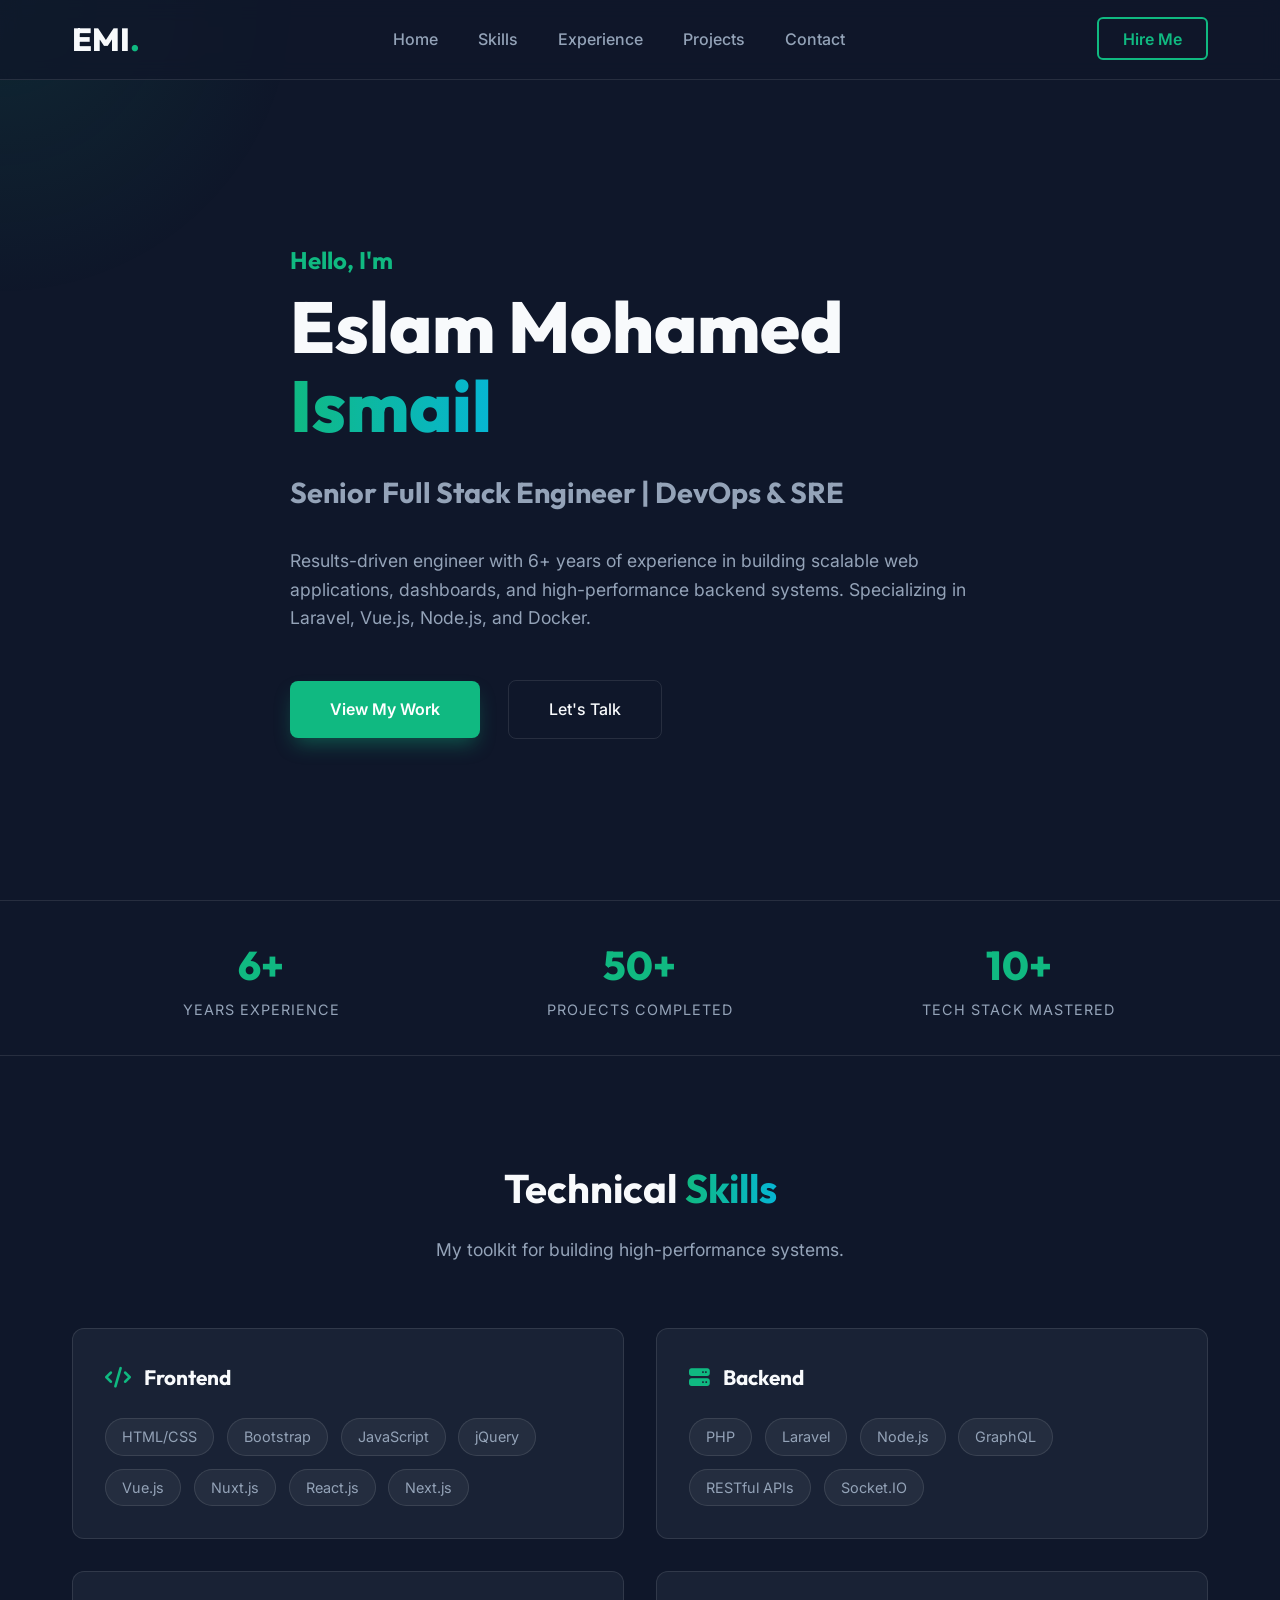
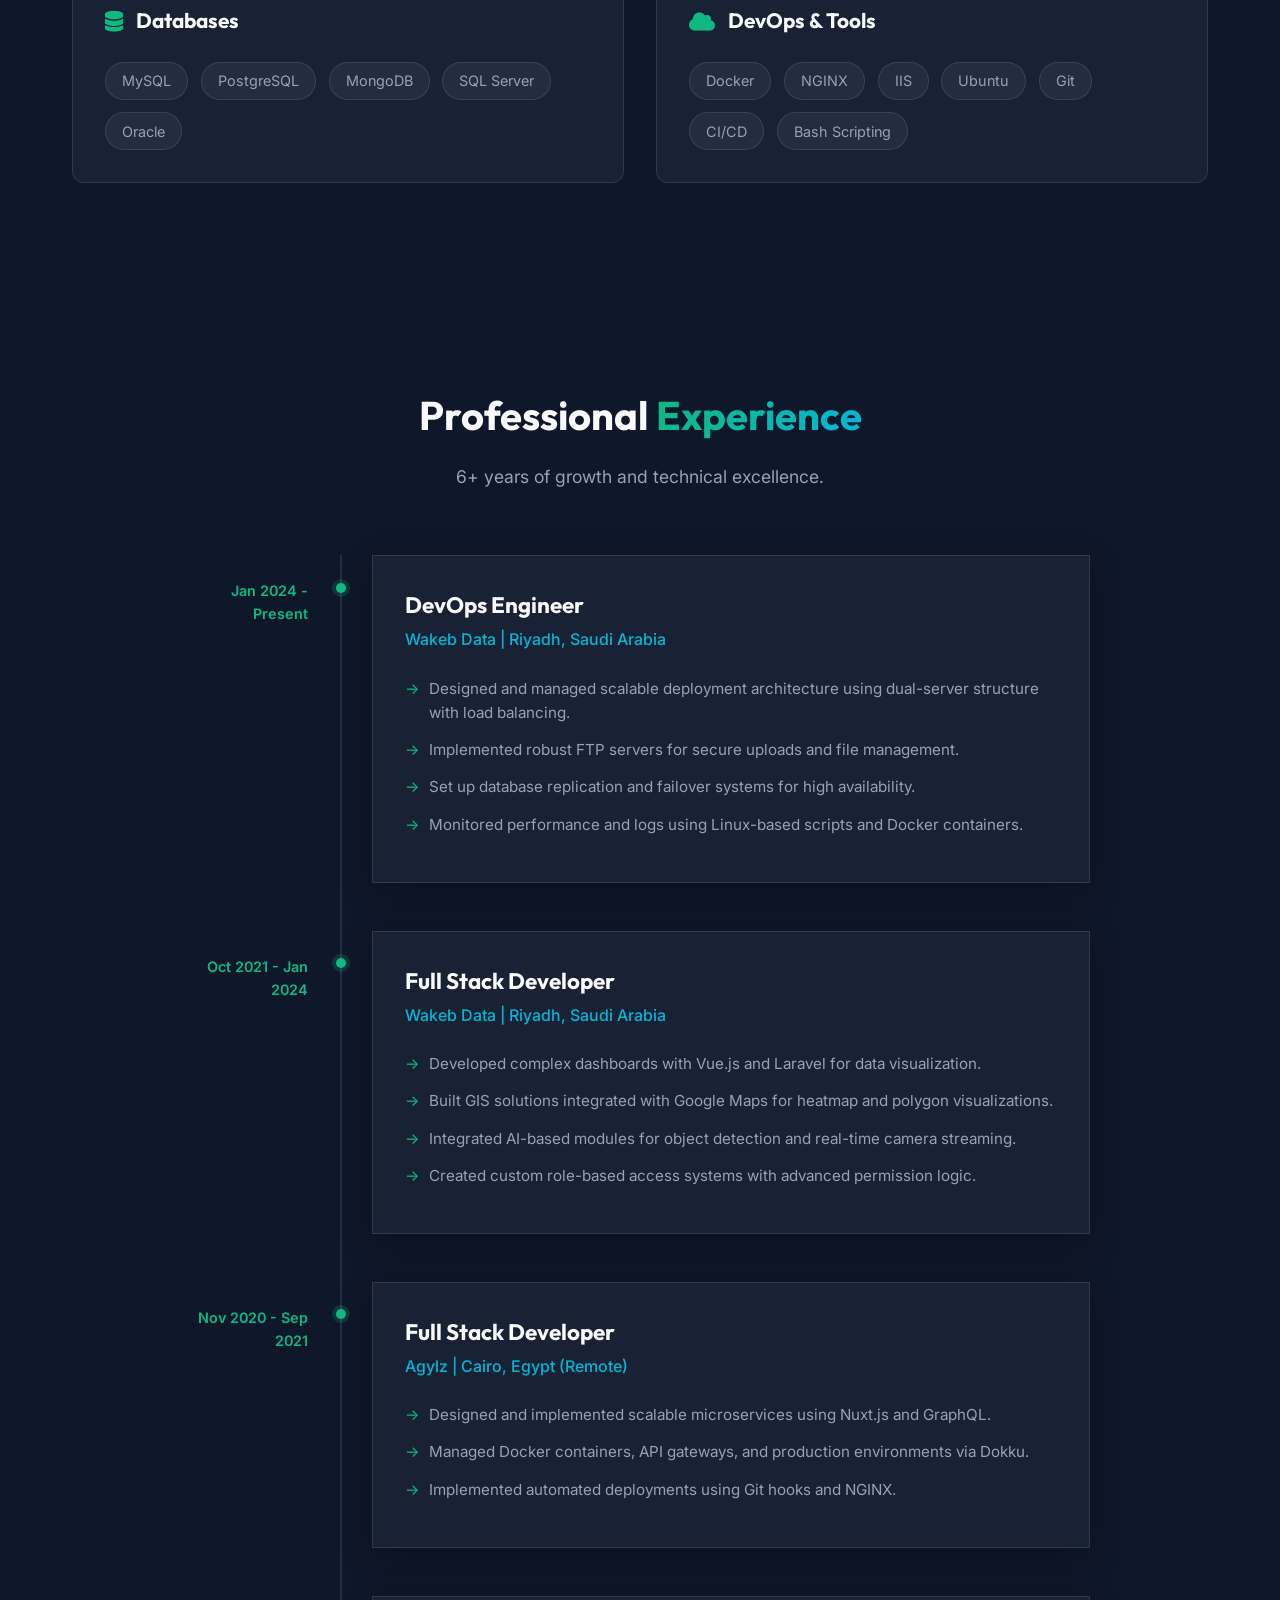
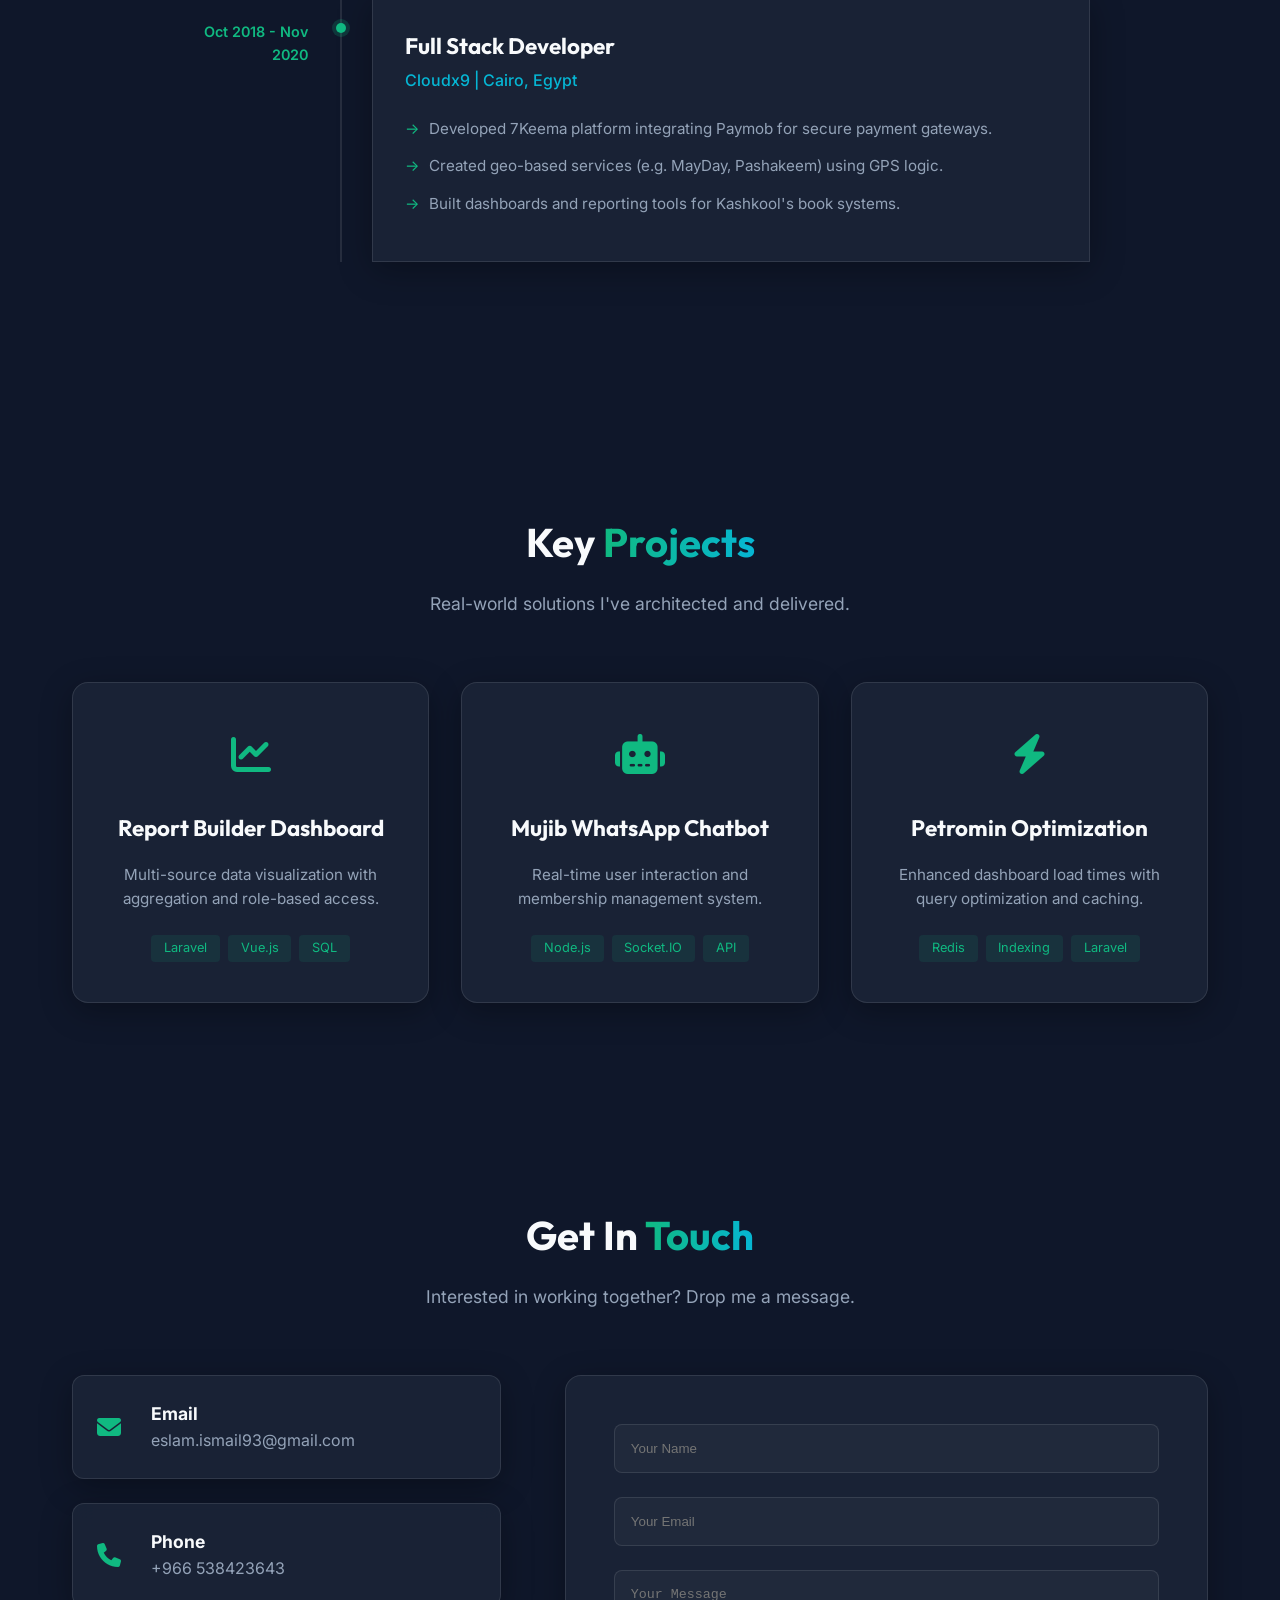
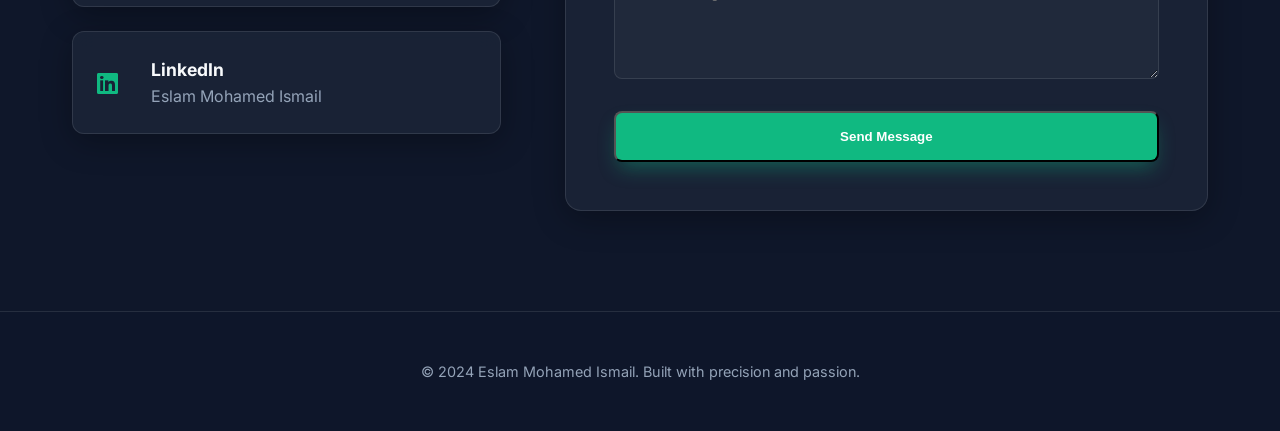
==== commit 5ebe4af8: "feat: Implement initial personal portfolio website structure and content using HTML, CSS, and JavaSc" ====
--- a/index.html
+++ b/index.html
@@ -1,64 +1,254 @@
-<!doctype html>
-<html lang="en">
-  <head>
-    <meta charset="UTF-8" />
-    <meta name="viewport" content="width=device-width, initial-scale=1.0" />
-    <title>Eslam Ismail | Senior Full Stack & DevOps Engineer</title>
-    <meta name="description" content="Results-driven Senior Full Stack and DevOps Engineer with 6+ years of experience in building scalable web applications, dashboards, and backend systems using modern technologies such as Laravel, Vue.js, Node.js, GraphQL, and Docker. Currently in Riyadh, Saudi Arabia." />
-    <meta name="author" content="Eslam Ismail" />
-    <meta name="keywords" content="Eslam Ismail, Full Stack Developer, DevOps Engineer, Laravel, Vue.js, Node.js, React, GraphQL, Docker, Riyadh, Saudi Arabia, Software Engineer" />
-    <link rel="canonical" href="https://eslamportfolio.lovable.app/" />
-
-    <!-- Open Graph / Facebook -->
-    <meta property="og:type" content="website" />
-    <meta property="og:url" content="https://eslamportfolio.lovable.app/" />
-    <meta property="og:title" content="Eslam Ismail | Senior Full Stack & DevOps Engineer" />
-    <meta property="og:description" content="Results-driven engineer with 6+ years of experience building scalable web applications and backend systems." />
-    <meta property="og:image" content="https://lovable.dev/opengraph-image-p98pqg.png" />
-    <meta property="og:locale" content="en_US" />
-    <meta property="og:site_name" content="Eslam Ismail Portfolio" />
-
-    <!-- Twitter -->
-    <meta name="twitter:card" content="summary_large_image" />
-    <meta name="twitter:url" content="https://eslamportfolio.lovable.app/" />
-    <meta name="twitter:title" content="Eslam Ismail | Senior Full Stack & DevOps Engineer" />
-    <meta name="twitter:description" content="Results-driven engineer with 6+ years of experience building scalable web applications and backend systems." />
-    <meta name="twitter:image" content="https://lovable.dev/opengraph-image-p98pqg.png" />
-    <meta name="twitter:site" content="@eslamIsmail" />
-
-    <!-- Additional SEO -->
-    <meta name="robots" content="index, follow" />
-    <meta name="googlebot" content="index, follow" />
-    <meta name="theme-color" content="#0a0a0f" />
-
-    <!-- JSON-LD Structured Data -->
-    <script type="application/ld+json">
-      {
-        "@context": "https://schema.org",
-        "@type": "Person",
-        "name": "Eslam Mohamed Ismail Ahmed",
-        "jobTitle": "Senior Full Stack & DevOps Engineer",
-        "description": "Results-driven Senior Full Stack and DevOps Engineer with 6+ years of experience in building scalable web applications, dashboards, and backend systems using modern technologies such as Laravel, Vue.js, Node.js, GraphQL, and Docker.",
-        "email": "eslam.ismail93@gmail.com",
-        "telephone": "+966538423643",
-        "address": {
-          "@type": "PostalAddress",
-          "addressLocality": "Riyadh",
-          "addressCountry": "Saudi Arabia"
-        },
-        "url": "https://eslamportfolio.lovable.app/",
-        "sameAs": [
-          "https://www.linkedin.com/in/eslam-mohamed-ismail-213224b6/"
-        ],
-        "knowsAbout": ["Laravel", "Vue.js", "Node.js", "React", "GraphQL", "Docker", "DevOps", "Full Stack Development"]
-      }
-    </script>
-    <script type="module" crossorigin src="/assets/index-Bea31vAo.js"></script>
-    <link rel="stylesheet" crossorigin href="/assets/index-uDvTv7dz.css">
-  </head>
-
-  <body>
-    <div id="root"></div>-
-  </body>
-</html>
+<!DOCTYPE html>
+<html lang="en">
+<head>
+    <meta charset="UTF-8">
+    <meta name="viewport" content="width=device-width, initial-scale=1.0">
+    <title>Eslam Mohamed Ismail | Senior Full Stack & DevOps Engineer</title>
+    <meta name="description" content="Portfolio of Eslam Mohamed Ismail, a Senior Full Stack & DevOps Engineer with 6+ years of experience in building scalable web applications and CI/CD pipelines.">
+    <!-- Google Fonts -->
+    <link rel="preconnect" href="https://fonts.googleapis.com">
+    <link rel="preconnect" href="https://fonts.gstatic.com" crossorigin>
+    <link href="https://fonts.googleapis.com/css2?family=Inter:wght@300;400;500;600;700&family=Outfit:wght@400;600;800&display=swap" rel="stylesheet">
+    <link rel="stylesheet" href="style.css">
+    <!-- Font Awesome -->
+    <link rel="stylesheet" href="https://cdnjs.cloudflare.com/ajax/libs/font-awesome/6.4.0/css/all.min.css">
+</head>
+<body class="dark-theme">
+    <div class="cursor-glow"></div>
+    
+    <nav class="glass-nav">
+        <div class="nav-container">
+            <a href="#" class="logo">EMI<span>.</span></a>
+            <ul class="nav-links">
+                <li><a href="#hero">Home</a></li>
+                <li><a href="#skills">Skills</a></li>
+                <li><a href="#experience">Experience</a></li>
+                <li><a href="#projects">Projects</a></li>
+                <li><a href="#contact">Contact</a></li>
+            </ul>
+            <div class="nav-cta">
+                <a href="mailto:eslam.ismail93@gmail.com" class="btn-outline">Hire Me</a>
+            </div>
+        </div>
+    </nav>
+
+    <main>
+        <!-- Hero Section -->
+        <section id="hero" class="hero-section">
+            <div class="container grid-hero">
+                <div class="hero-content">
+                    <h2 class="reveal">Hello, I'm</h2>
+                    <h1 class="reveal">Eslam Mohamed <span class="accent">Ismail</span></h1>
+                    <h3 class="reveal">Senior Full Stack Engineer | DevOps & SRE</h3>
+                    <p class="reveal">Results-driven engineer with 6+ years of experience in building scalable web applications, dashboards, and high-performance backend systems. Specializing in Laravel, Vue.js, Node.js, and Docker.</p>
+                    <div class="hero-btns reveal">
+                        <a href="#projects" class="btn-primary">View My Work</a>
+                        <a href="#contact" class="btn-secondary">Let's Talk</a>
+                    </div>
+                </div>
+            </div>
+        </section>
+
+        <!-- Stats Counter Section -->
+        <section class="stats-section">
+            <div class="container grid-stats">
+                <div class="stat-item reveal">
+                    <span class="stat-number">6+</span>
+                    <span class="stat-label">Years Experience</span>
+                </div>
+                <div class="stat-item reveal">
+                    <span class="stat-number">50+</span>
+                    <span class="stat-label">Projects Completed</span>
+                </div>
+                <div class="stat-item reveal">
+                    <span class="stat-number">10+</span>
+                    <span class="stat-label">Tech Stack Mastered</span>
+                </div>
+            </div>
+        </section>
+
+        <!-- Technical Skills Section -->
+        <section id="skills" class="skills-section">
+            <div class="container">
+                <div class="section-header reveal">
+                    <h2>Technical <span class="accent">Skills</span></h2>
+                    <p>My toolkit for building high-performance systems.</p>
+                </div>
+                <div class="skills-grid">
+                    <div class="skill-category reveal">
+                        <h3><i class="fas fa-code"></i> Frontend</h3>
+                        <div class="skill-tags">
+                            <span>HTML/CSS</span><span>Bootstrap</span><span>JavaScript</span><span>jQuery</span><span>Vue.js</span><span>Nuxt.js</span><span>React.js</span><span>Next.js</span>
+                        </div>
+                    </div>
+                    <div class="skill-category reveal">
+                        <h3><i class="fas fa-server"></i> Backend</h3>
+                        <div class="skill-tags">
+                            <span>PHP</span><span>Laravel</span><span>Node.js</span><span>GraphQL</span><span>RESTful APIs</span><span>Socket.IO</span>
+                        </div>
+                    </div>
+                    <div class="skill-category reveal">
+                        <h3><i class="fas fa-database"></i> Databases</h3>
+                        <div class="skill-tags">
+                            <span>MySQL</span><span>PostgreSQL</span><span>MongoDB</span><span>SQL Server</span><span>Oracle</span>
+                        </div>
+                    </div>
+                    <div class="skill-category reveal">
+                        <h3><i class="fas fa-cloud"></i> DevOps & Tools</h3>
+                        <div class="skill-tags">
+                            <span>Docker</span><span>NGINX</span><span>IIS</span><span>Ubuntu</span><span>Git</span><span>CI/CD</span><span>Bash Scripting</span>
+                        </div>
+                    </div>
+                </div>
+            </div>
+        </section>
+
+        <!-- Experience Section -->
+        <section id="experience" class="experience-section">
+            <div class="container">
+                <div class="section-header reveal">
+                    <h2>Professional <span class="accent">Experience</span></h2>
+                    <p>6+ years of growth and technical excellence.</p>
+                </div>
+                <div class="timeline">
+                    <div class="timeline-item reveal">
+                        <div class="timeline-date">Jan 2024 - Present</div>
+                        <div class="timeline-content card glass">
+                            <h3>DevOps Engineer</h3>
+                            <h4>Wakeb Data | Riyadh, Saudi Arabia</h4>
+                            <ul>
+                                <li>Designed and managed scalable deployment architecture using dual-server structure with load balancing.</li>
+                                <li>Implemented robust FTP servers for secure uploads and file management.</li>
+                                <li>Set up database replication and failover systems for high availability.</li>
+                                <li>Monitored performance and logs using Linux-based scripts and Docker containers.</li>
+                            </ul>
+                        </div>
+                    </div>
+                    <div class="timeline-item reveal">
+                        <div class="timeline-date">Oct 2021 - Jan 2024</div>
+                        <div class="timeline-content card glass">
+                            <h3>Full Stack Developer</h3>
+                            <h4>Wakeb Data | Riyadh, Saudi Arabia</h4>
+                            <ul>
+                                <li>Developed complex dashboards with Vue.js and Laravel for data visualization.</li>
+                                <li>Built GIS solutions integrated with Google Maps for heatmap and polygon visualizations.</li>
+                                <li>Integrated AI-based modules for object detection and real-time camera streaming.</li>
+                                <li>Created custom role-based access systems with advanced permission logic.</li>
+                            </ul>
+                        </div>
+                    </div>
+                    <div class="timeline-item reveal">
+                        <div class="timeline-date">Nov 2020 - Sep 2021</div>
+                        <div class="timeline-content card glass">
+                            <h3>Full Stack Developer</h3>
+                            <h4>Agylz | Cairo, Egypt (Remote)</h4>
+                            <ul>
+                                <li>Designed and implemented scalable microservices using Nuxt.js and GraphQL.</li>
+                                <li>Managed Docker containers, API gateways, and production environments via Dokku.</li>
+                                <li>Implemented automated deployments using Git hooks and NGINX.</li>
+                            </ul>
+                        </div>
+                    </div>
+                    <div class="timeline-item reveal">
+                        <div class="timeline-date">Oct 2018 - Nov 2020</div>
+                        <div class="timeline-content card glass">
+                            <h3>Full Stack Developer</h3>
+                            <h4>Cloudx9 | Cairo, Egypt</h4>
+                            <ul>
+                                <li>Developed 7Keema platform integrating Paymob for secure payment gateways.</li>
+                                <li>Created geo-based services (e.g. MayDay, Pashakeem) using GPS logic.</li>
+                                <li>Built dashboards and reporting tools for Kashkool's book systems.</li>
+                            </ul>
+                        </div>
+                    </div>
+                </div>
+            </div>
+        </section>
+
+        <!-- Projects Section -->
+        <section id="projects" class="projects-section">
+            <div class="container">
+                <div class="section-header reveal">
+                    <h2>Key <span class="accent">Projects</span></h2>
+                    <p>Real-world solutions I've architected and delivered.</p>
+                </div>
+                <div class="projects-grid">
+                    <div class="project-card reveal glass">
+                        <div class="project-icon"><i class="fas fa-chart-line"></i></div>
+                        <h3>Report Builder Dashboard</h3>
+                        <p>Multi-source data visualization with aggregation and role-based access.</p>
+                        <div class="project-tags"><span>Laravel</span><span>Vue.js</span><span>SQL</span></div>
+                    </div>
+                    <div class="project-card reveal glass">
+                        <div class="project-icon"><i class="fas fa-robot"></i></div>
+                        <h3>Mujib WhatsApp Chatbot</h3>
+                        <p>Real-time user interaction and membership management system.</p>
+                        <div class="project-tags"><span>Node.js</span><span>Socket.IO</span><span>API</span></div>
+                    </div>
+                    <div class="project-card reveal glass">
+                        <div class="project-icon"><i class="fas fa-bolt"></i></div>
+                        <h3>Petromin Optimization</h3>
+                        <p>Enhanced dashboard load times with query optimization and caching.</p>
+                        <div class="project-tags"><span>Redis</span><span>Indexing</span><span>Laravel</span></div>
+                    </div>
+                </div>
+            </div>
+        </section>
+
+        <!-- Contact Section -->
+        <section id="contact" class="contact-section">
+            <div class="container">
+                <div class="section-header reveal">
+                    <h2>Get In <span class="accent">Touch</span></h2>
+                    <p>Interested in working together? Drop me a message.</p>
+                </div>
+                <div class="contact-grid">
+                    <div class="contact-info reveal">
+                        <div class="contact-card glass">
+                            <i class="fas fa-envelope"></i>
+                            <div>
+                                <h4>Email</h4>
+                                <p>eslam.ismail93@gmail.com</p>
+                            </div>
+                        </div>
+                        <div class="contact-card glass">
+                            <i class="fas fa-phone"></i>
+                            <div>
+                                <h4>Phone</h4>
+                                <p>+966 538423643</p>
+                            </div>
+                        </div>
+                        <div class="contact-card glass">
+                            <i class="fab fa-linkedin"></i>
+                            <div>
+                                <h4>LinkedIn</h4>
+                                <p>Eslam Mohamed Ismail</p>
+                            </div>
+                        </div>
+                    </div>
+                    <form class="contact-form reveal glass" onsubmit="event.preventDefault(); alert('Message sent! (Mockup only)');">
+                        <div class="form-group">
+                            <input type="text" placeholder="Your Name" required>
+                        </div>
+                        <div class="form-group">
+                            <input type="email" placeholder="Your Email" required>
+                        </div>
+                        <div class="form-group">
+                            <textarea placeholder="Your Message" rows="5" required></textarea>
+                        </div>
+                        <button type="submit" class="btn-primary">Send Message</button>
+                    </form>
+                </div>
+            </div>
+        </section>
+    </main>
+
+    <footer class="footer">
+        <div class="container">
+            <p>&copy; 2024 Eslam Mohamed Ismail. Built with precision and passion.</p>
+        </div>
+    </footer>
+
+    <script src="script.js"></script>
+</body>
+</html>
--- a/style.css
+++ b/style.css
@@ -0,0 +1,594 @@
+:root {
+  /* Colors */
+  --primary: #10b981; /* Emerald-500 */
+  --primary-dark: #059669;
+  --accent: #06b6d4; /* Cyan-500 */
+  --bg-dark: #0f172a; /* Slate-900 */
+  --bg-card: rgba(30, 41, 59, 0.7); /* Slate-800 with glass opacity */
+  --text-main: #f8fafc; /* Slate-50 */
+  --text-muted: #94a3b8; /* Slate-400 */
+  --border-color: rgba(255, 255, 255, 0.1);
+
+  /* Layout */
+  --container-width: 1200px;
+  --nav-height: 80px;
+  --transition-base: all 0.3s cubic-bezier(0.4, 0, 0.2, 1);
+}
+
+* {
+  margin: 0;
+  padding: 0;
+  box-sizing: border-box;
+}
+
+html {
+  scroll-behavior: smooth;
+}
+
+body {
+  font-family:
+    "Inter",
+    -apple-system,
+    sans-serif;
+  background-color: var(--bg-dark);
+  color: var(--text-main);
+  line-height: 1.6;
+  overflow-x: hidden;
+}
+
+h1,
+h2,
+h3,
+.logo {
+  font-family: "Outfit", sans-serif;
+}
+
+.container {
+  max-width: var(--container-width);
+  margin: 0 auto;
+  padding: 0 2rem;
+}
+
+/* Glassmorphism utility */
+.glass {
+  background: var(--bg-card);
+  backdrop-filter: blur(12px);
+  -webkit-backdrop-filter: blur(12px);
+  border: 1px solid var(--border-color);
+  box-shadow: 0 8px 32px 0 rgba(0, 0, 0, 0.3);
+}
+
+/* Navigation */
+.glass-nav {
+  position: fixed;
+  top: 0;
+  width: 100%;
+  height: var(--nav-height);
+  display: flex;
+  align-items: center;
+  background: rgba(15, 23, 42, 0.8);
+  backdrop-filter: blur(10px);
+  border-bottom: 1px solid var(--border-color);
+  z-index: 1000;
+}
+
+.nav-container {
+  max-width: var(--container-width);
+  margin: 0 auto;
+  width: 100%;
+  display: flex;
+  justify-content: space-between;
+  align-items: center;
+  padding: 0 2rem;
+}
+
+.logo {
+  font-size: 2rem;
+  font-weight: 800;
+  text-decoration: none;
+  color: var(--text-main);
+}
+
+.logo span {
+  color: var(--primary);
+}
+
+.nav-links {
+  display: flex;
+  list-style: none;
+  gap: 2.5rem;
+}
+
+.nav-links a {
+  text-decoration: none;
+  color: var(--text-muted);
+  font-weight: 500;
+  transition: var(--transition-base);
+}
+
+.nav-links a:hover {
+  color: var(--primary);
+}
+
+/* Hero Section */
+.hero-section {
+  position: relative;
+  padding-top: calc(var(--nav-height) + 100px);
+  padding-bottom: 100px;
+  height: 100vh;
+  display: flex;
+  align-items: center;
+}
+
+.hero-content {
+  max-width: 700px;
+}
+
+.hero-content h2 {
+  font-size: 1.5rem;
+  color: var(--primary);
+  margin-bottom: 0.5rem;
+}
+
+.hero-content h1 {
+  font-size: 4.5rem;
+  line-height: 1.1;
+  margin-bottom: 1.5rem;
+  font-weight: 800;
+}
+
+.hero-content h3 {
+  font-size: 1.8rem;
+  color: var(--text-muted);
+  margin-bottom: 2rem;
+}
+
+.hero-content p {
+  font-size: 1.1rem;
+  color: var(--text-muted);
+  margin-bottom: 3rem;
+}
+
+.accent {
+    color: var(--primary);
+    background: linear-gradient(90deg, var(--primary), var(--accent));
+    background-clip: text;
+    -webkit-background-clip: text;
+    -webkit-text-fill-color: transparent;
+}
+
+/* Buttons */
+.btn-primary {
+  display: inline-block;
+  padding: 1rem 2.5rem;
+  background: var(--primary);
+  color: white;
+  text-decoration: none;
+  border-radius: 8px;
+  font-weight: 600;
+  transition: var(--transition-base);
+  box-shadow: 0 10px 20px -5px rgba(16, 185, 129, 0.4);
+}
+
+.btn-primary:hover {
+  transform: translateY(-3px);
+  background: var(--primary-dark);
+}
+
+.btn-secondary {
+  display: inline-block;
+  padding: 1rem 2.5rem;
+  color: var(--text-main);
+  text-decoration: none;
+  margin-left: 1.5rem;
+  font-weight: 500;
+  border: 1px solid var(--border-color);
+  border-radius: 8px;
+  transition: var(--transition-base);
+}
+
+.btn-secondary:hover {
+  background: rgba(255, 255, 255, 0.05);
+}
+
+.btn-outline {
+  padding: 0.6rem 1.5rem;
+  border: 2px solid var(--primary);
+  color: var(--primary);
+  text-decoration: none;
+  border-radius: 6px;
+  font-weight: 600;
+  transition: var(--transition-base);
+}
+
+.btn-outline:hover {
+  background: var(--primary);
+  color: white;
+}
+
+/* Stats */
+.stats-section {
+  padding: 2rem 0;
+  border-top: 1px solid var(--border-color);
+  border-bottom: 1px solid var(--border-color);
+}
+
+.grid-stats {
+  display: grid;
+  grid-template-columns: repeat(3, 1fr);
+  text-align: center;
+}
+
+.stat-number {
+  display: block;
+  font-size: 2.5rem;
+  font-weight: 800;
+  color: var(--primary);
+  font-family: "Outfit";
+}
+
+.stat-label {
+  font-size: 0.9rem;
+  color: var(--text-muted);
+  text-transform: uppercase;
+  letter-spacing: 1px;
+}
+
+/* Section Common */
+section {
+    padding: 100px 0;
+}
+
+.section-header {
+    text-align: center;
+    margin-bottom: 4rem;
+}
+
+.section-header h2 {
+    font-size: 2.5rem;
+    margin-bottom: 1rem;
+}
+
+.section-header p {
+    color: var(--text-muted);
+    font-size: 1.1rem;
+}
+
+/* Skills Grid */
+.skills-grid {
+    display: grid;
+    grid-template-columns: repeat(2, 1fr);
+    gap: 2rem;
+}
+
+.skill-category {
+    padding: 2rem;
+    background: var(--bg-card);
+    border: 1px solid var(--border-color);
+    border-radius: 12px;
+    transition: var(--transition-base);
+}
+
+.skill-category:hover {
+    border-color: var(--primary);
+    transform: translateY(-5px);
+}
+
+.skill-category h3 {
+    margin-bottom: 1.5rem;
+    display: flex;
+    align-items: center;
+    gap: 0.8rem;
+    font-size: 1.3rem;
+}
+
+.skill-category i {
+    color: var(--primary);
+}
+
+.skill-tags {
+    display: flex;
+    flex-wrap: wrap;
+    gap: 0.8rem;
+}
+
+.skill-tags span {
+    padding: 0.4rem 1rem;
+    background: rgba(255, 255, 255, 0.05);
+    border: 1px solid var(--border-color);
+    border-radius: 20px;
+    font-size: 0.9rem;
+    color: var(--text-muted);
+}
+
+/* Experience Timeline */
+.timeline {
+    position: relative;
+    max-width: 900px;
+    margin: 0 auto;
+}
+
+.timeline::before {
+    content: '';
+    position: absolute;
+    left: 150px;
+    top: 0;
+    width: 2px;
+    height: 100%;
+    background: var(--border-color);
+}
+
+.timeline-item {
+    display: flex;
+    margin-bottom: 3rem;
+    position: relative;
+}
+
+.timeline-date {
+    width: 150px;
+    padding-right: 2rem;
+    padding-top: 1.5rem;
+    font-weight: 600;
+    color: var(--primary);
+    font-size: 0.9rem;
+    text-align: right;
+}
+
+.timeline-content {
+    flex: 1;
+    padding: 2rem;
+    margin-left: 2rem;
+}
+
+.timeline-item::after {
+    content: '';
+    position: absolute;
+    left: 146px;
+    top: 1.7rem;
+    width: 10px;
+    height: 10px;
+    background: var(--primary);
+    border-radius: 50%;
+    box-shadow: 0 0 0 4px rgba(16, 185, 129, 0.2);
+}
+
+.timeline-content h3 {
+    font-size: 1.4rem;
+    margin-bottom: 0.2rem;
+}
+
+.timeline-content h4 {
+    color: var(--accent);
+    margin-bottom: 1.5rem;
+    font-weight: 500;
+}
+
+.timeline-content ul {
+    list-style: none;
+}
+
+.timeline-content li {
+    position: relative;
+    padding-left: 1.5rem;
+    margin-bottom: 0.8rem;
+    color: var(--text-muted);
+    font-size: 0.95rem;
+}
+
+.timeline-content li::before {
+    content: '→';
+    position: absolute;
+    left: 0;
+    color: var(--primary);
+}
+/* Projects Section */
+.projects-grid {
+    display: grid;
+    grid-template-columns: repeat(3, 1fr);
+    gap: 2rem;
+}
+
+.project-card {
+    padding: 2.5rem;
+    text-align: center;
+    border-radius: 16px;
+    transition: var(--transition-base);
+}
+
+.project-card:hover {
+    transform: translateY(-10px);
+    border-color: var(--primary);
+}
+
+.project-icon {
+    font-size: 2.5rem;
+    color: var(--primary);
+    margin-bottom: 1.5rem;
+}
+
+.project-card h3 {
+    font-size: 1.4rem;
+    margin-bottom: 1rem;
+}
+
+.project-card p {
+    color: var(--text-muted);
+    font-size: 0.95rem;
+    margin-bottom: 1.5rem;
+}
+
+.project-tags {
+    display: flex;
+    justify-content: center;
+    gap: 0.5rem;
+    flex-wrap: wrap;
+}
+
+.project-tags span {
+    font-size: 0.8rem;
+    padding: 0.2rem 0.8rem;
+    background: rgba(16, 185, 129, 0.1);
+    color: var(--primary);
+    border-radius: 4px;
+}
+
+/* Contact Section */
+.contact-grid {
+    display: grid;
+    grid-template-columns: 1fr 1.5fr;
+    gap: 4rem;
+}
+
+.contact-info {
+    display: flex;
+    flex-direction: column;
+    gap: 1.5rem;
+}
+
+.contact-card {
+    padding: 1.5rem;
+    display: flex;
+    align-items: center;
+    gap: 1.5rem;
+    border-radius: 12px;
+}
+
+.contact-card i {
+    font-size: 1.5rem;
+    color: var(--primary);
+    width: 30px;
+}
+
+.contact-card h4 {
+    font-size: 1.1rem;
+}
+
+.contact-card p {
+    color: var(--text-muted);
+}
+
+.contact-form {
+    padding: 3rem;
+    border-radius: 16px;
+    display: flex;
+    flex-direction: column;
+    gap: 1.5rem;
+}
+
+.form-group input, 
+.form-group textarea {
+    width: 100%;
+    padding: 1rem;
+    background: rgba(255, 255, 255, 0.03);
+    border: 1px solid var(--border-color);
+    border-radius: 8px;
+    color: white;
+    outline: none;
+    transition: var(--transition-base);
+}
+
+.form-group input:focus, 
+.form-group textarea:focus {
+    border-color: var(--primary);
+    box-shadow: 0 0 0 2px rgba(16, 185, 129, 0.1);
+}
+
+/* Mobile Responsive Fixes */
+@media (max-width: 992px) {
+    .timeline::before {
+        left: 20px;
+    }
+    .timeline-date {
+        width: 100%;
+        text-align: left;
+        padding-left: 50px;
+        margin-bottom: 1rem;
+    }
+    .timeline-item {
+        flex-direction: column;
+    }
+    .timeline-item::after {
+        left: 16px;
+    }
+    .timeline-content {
+        margin-left: 40px;
+    }
+    .projects-grid {
+        grid-template-columns: repeat(2, 1fr);
+    }
+    .contact-grid {
+        grid-template-columns: 1fr;
+    }
+}
+
+@media (max-width: 600px) {
+    .skills-grid, .projects-grid {
+        grid-template-columns: 1fr;
+    }
+    .hero-content h1 {
+        font-size: 2.5rem;
+    }
+}
+@media (max-width: 768px) {
+  .grid-stats {
+    grid-template-columns: 1fr;
+    gap: 2rem;
+  }
+  .hero-content h1 {
+    font-size: 3rem;
+  }
+  .nav-links {
+    display: none;
+  }
+  .hero-btns {
+    display: flex;
+    flex-direction: column;
+    gap: 1rem;
+  }
+  .btn-secondary {
+    margin-left: 0;
+    text-align: center;
+  }
+}
+
+/* Cursor Glow */
+.cursor-glow {
+  position: fixed;
+  width: 600px;
+  height: 600px;
+  background: radial-gradient(circle, rgba(16, 185, 129, 0.1) 0%, transparent 70%);
+  border-radius: 50%;
+  pointer-events: none;
+  transform: translate(-50%, -50%);
+  z-index: -1;
+  transition: width 0.3s, height 0.3s;
+}
+
+/* Reveal Animations */
+.reveal {
+  opacity: 0;
+  transform: translateY(30px);
+  transition: all 0.8s ease-out;
+}
+
+.reveal.active {
+  opacity: 1;
+  transform: translateY(0);
+}
+
+.contact-card div {
+    display: flex;
+    flex-direction: column;
+}
+
+.footer {
+    padding: 3rem 0;
+    text-align: center;
+    border-top: 1px solid var(--border-color);
+    background: rgba(15, 23, 42, 0.5);
+}
+
+.footer p {
+    color: var(--text-muted);
+    font-size: 0.9rem;
+}
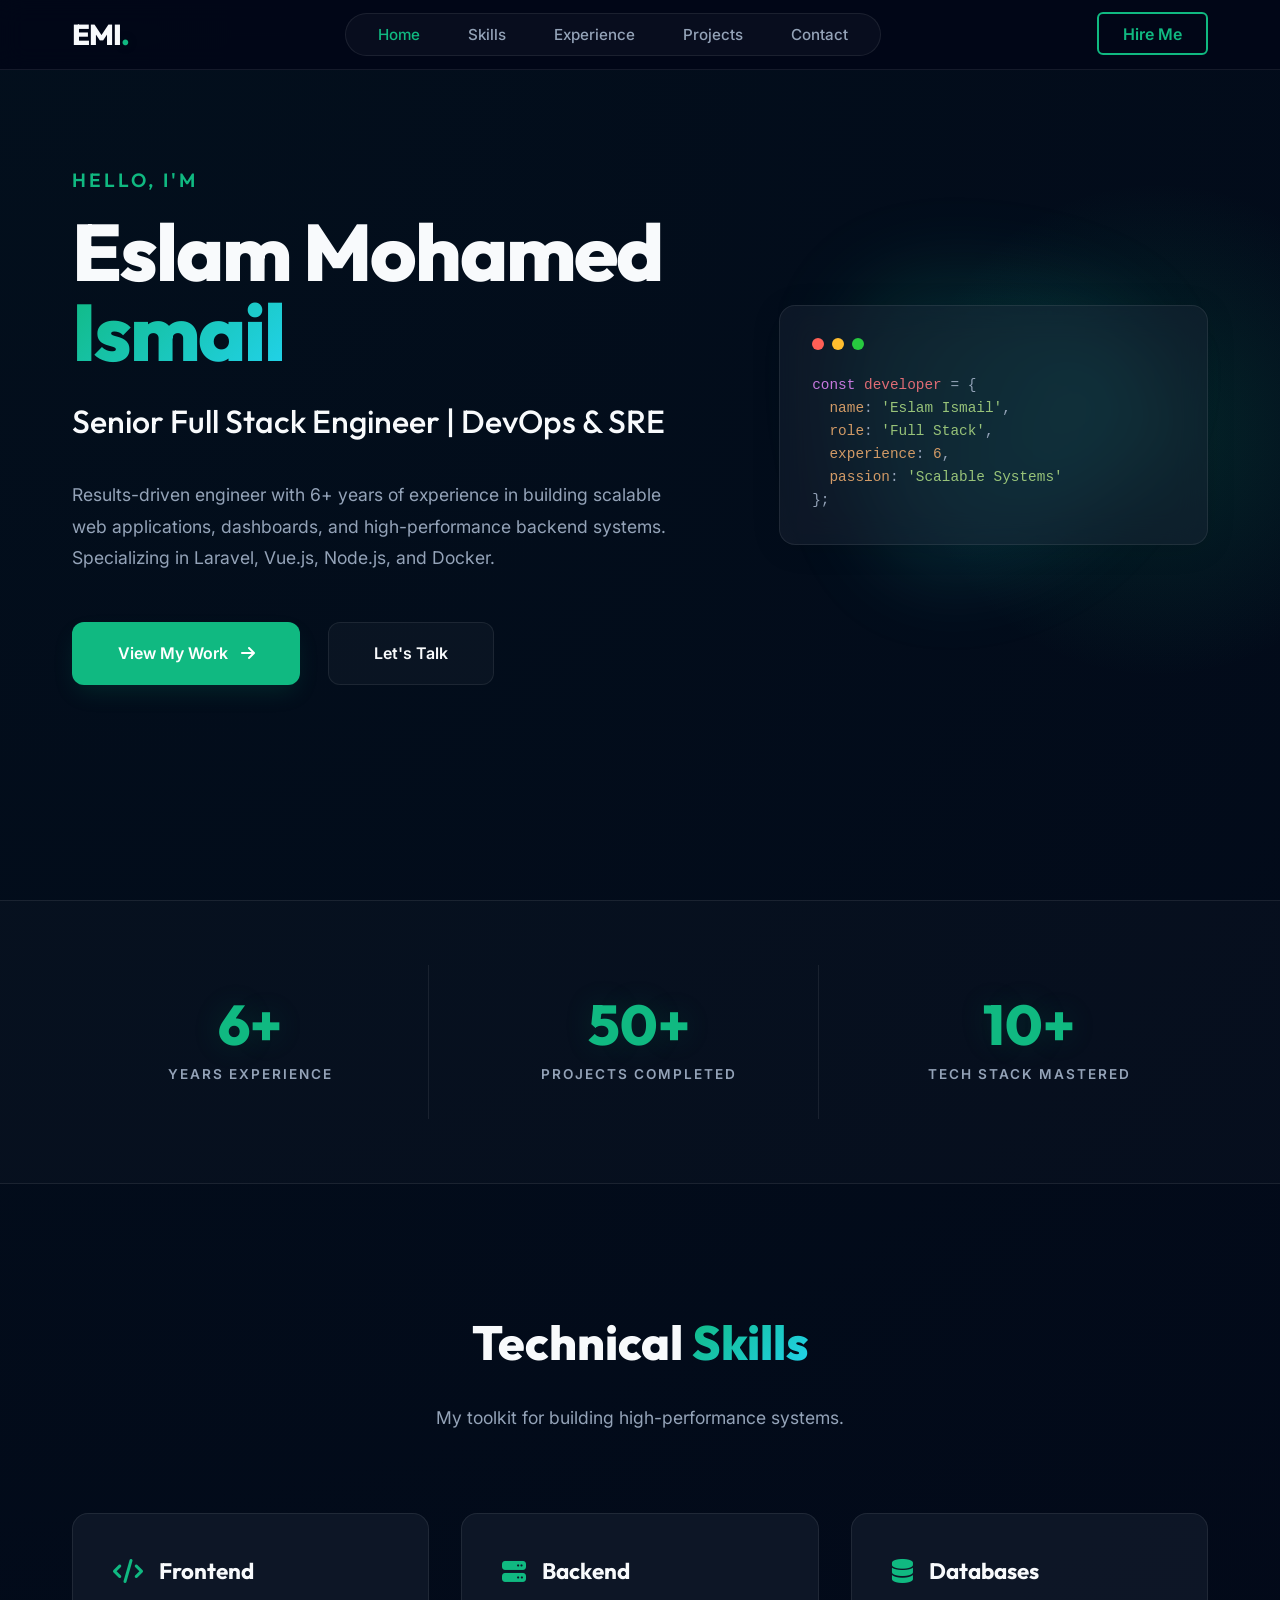
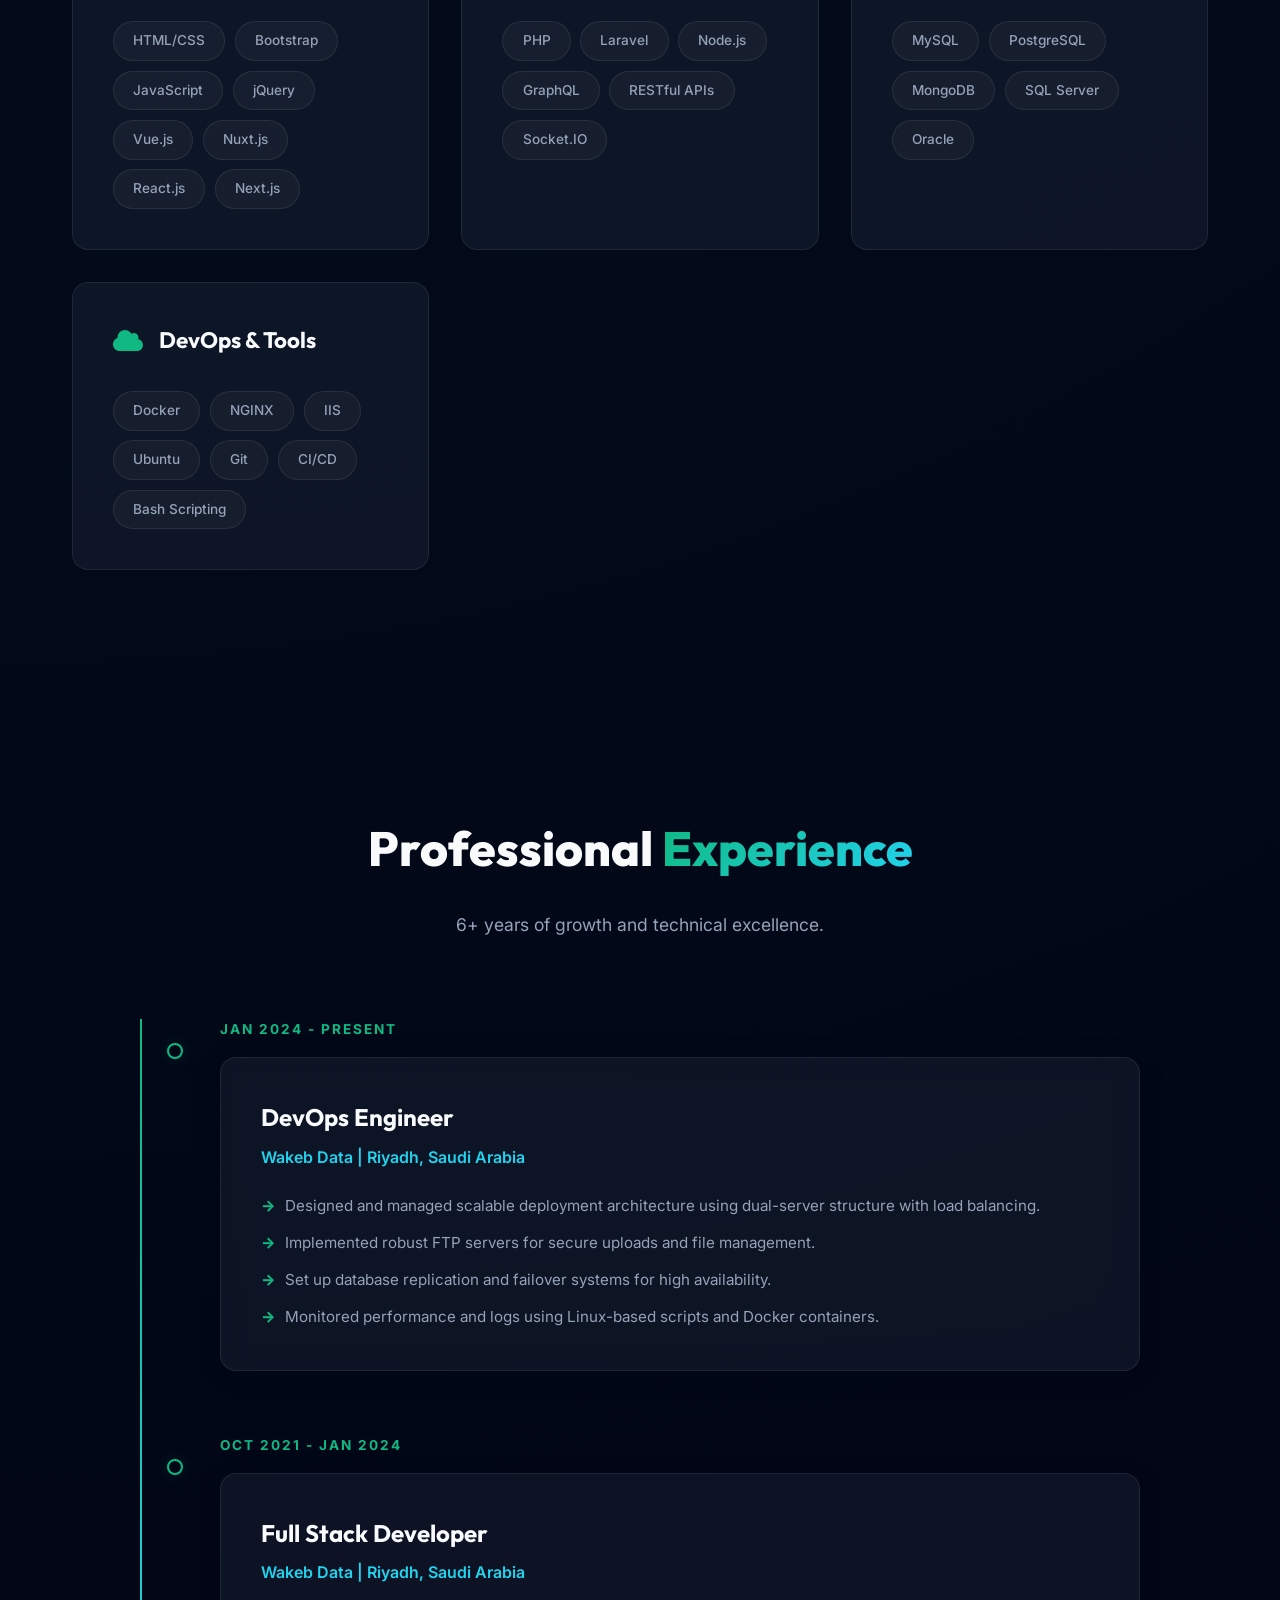
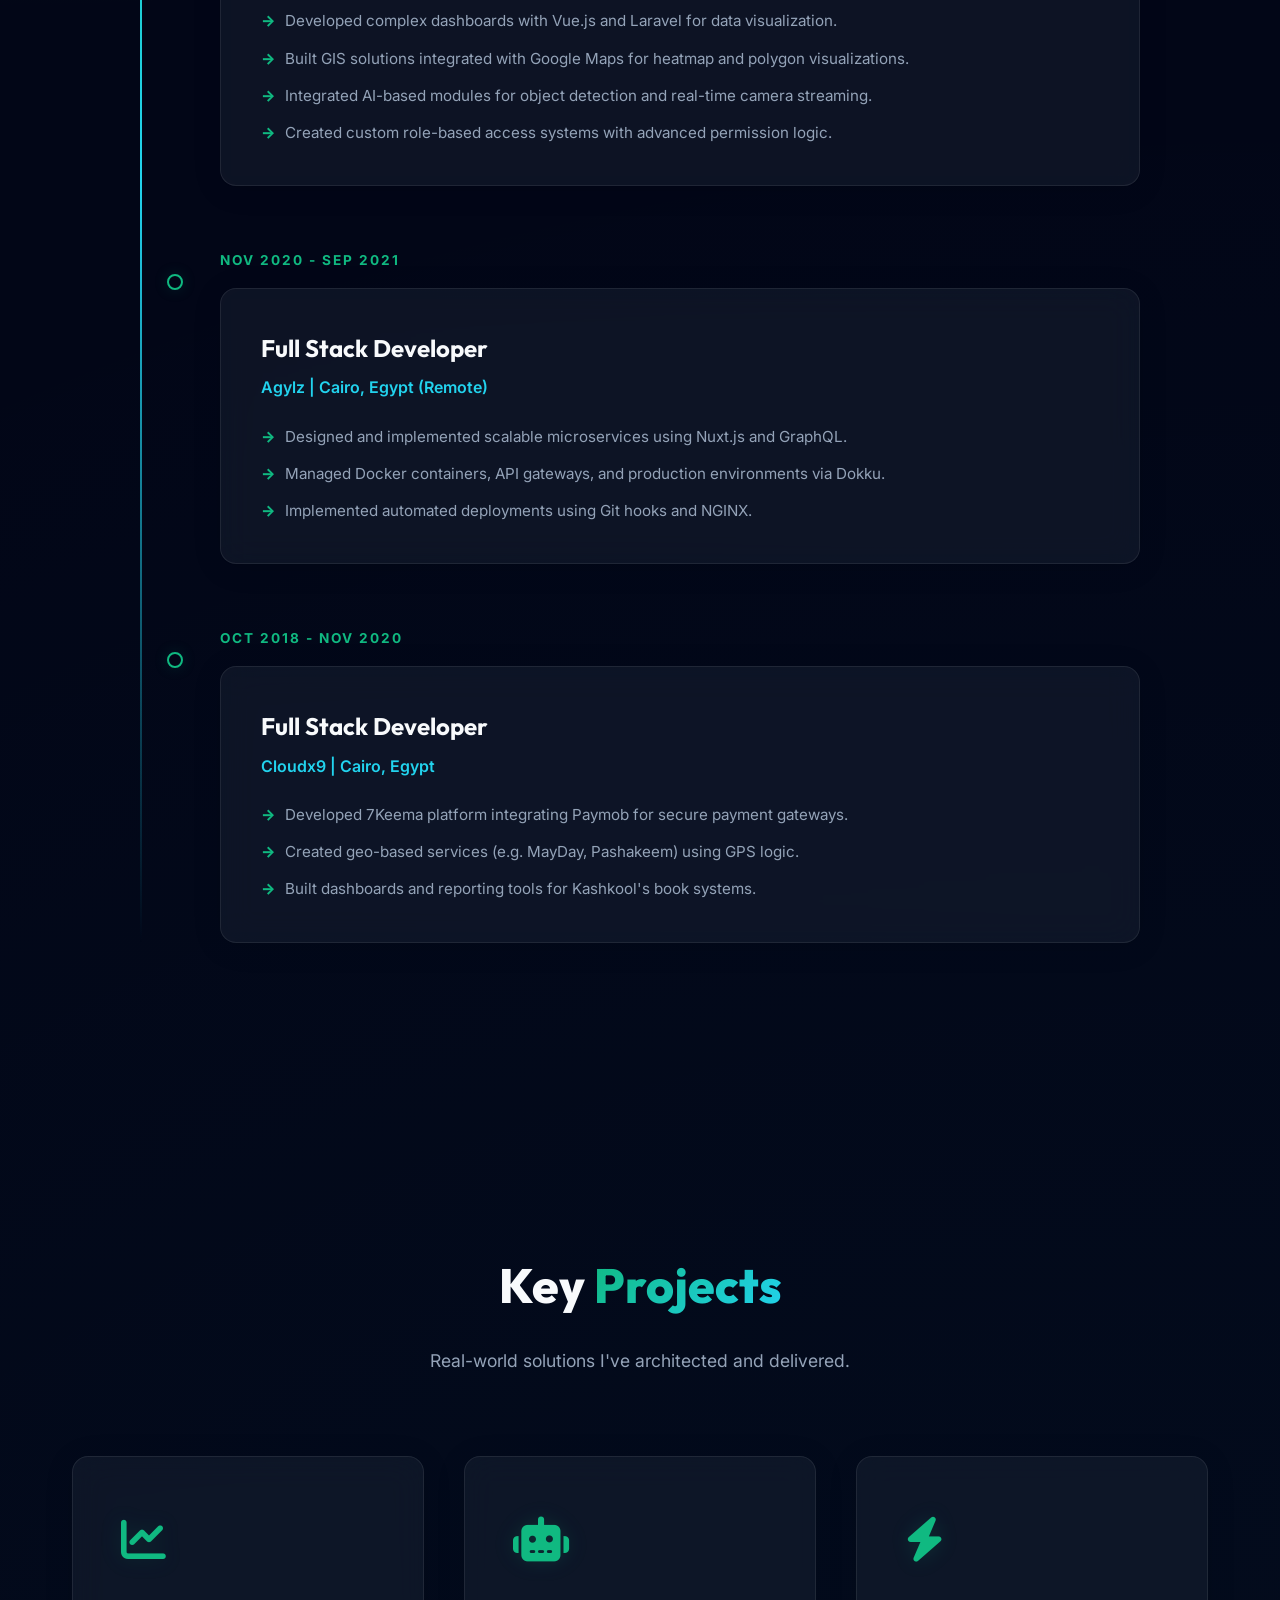
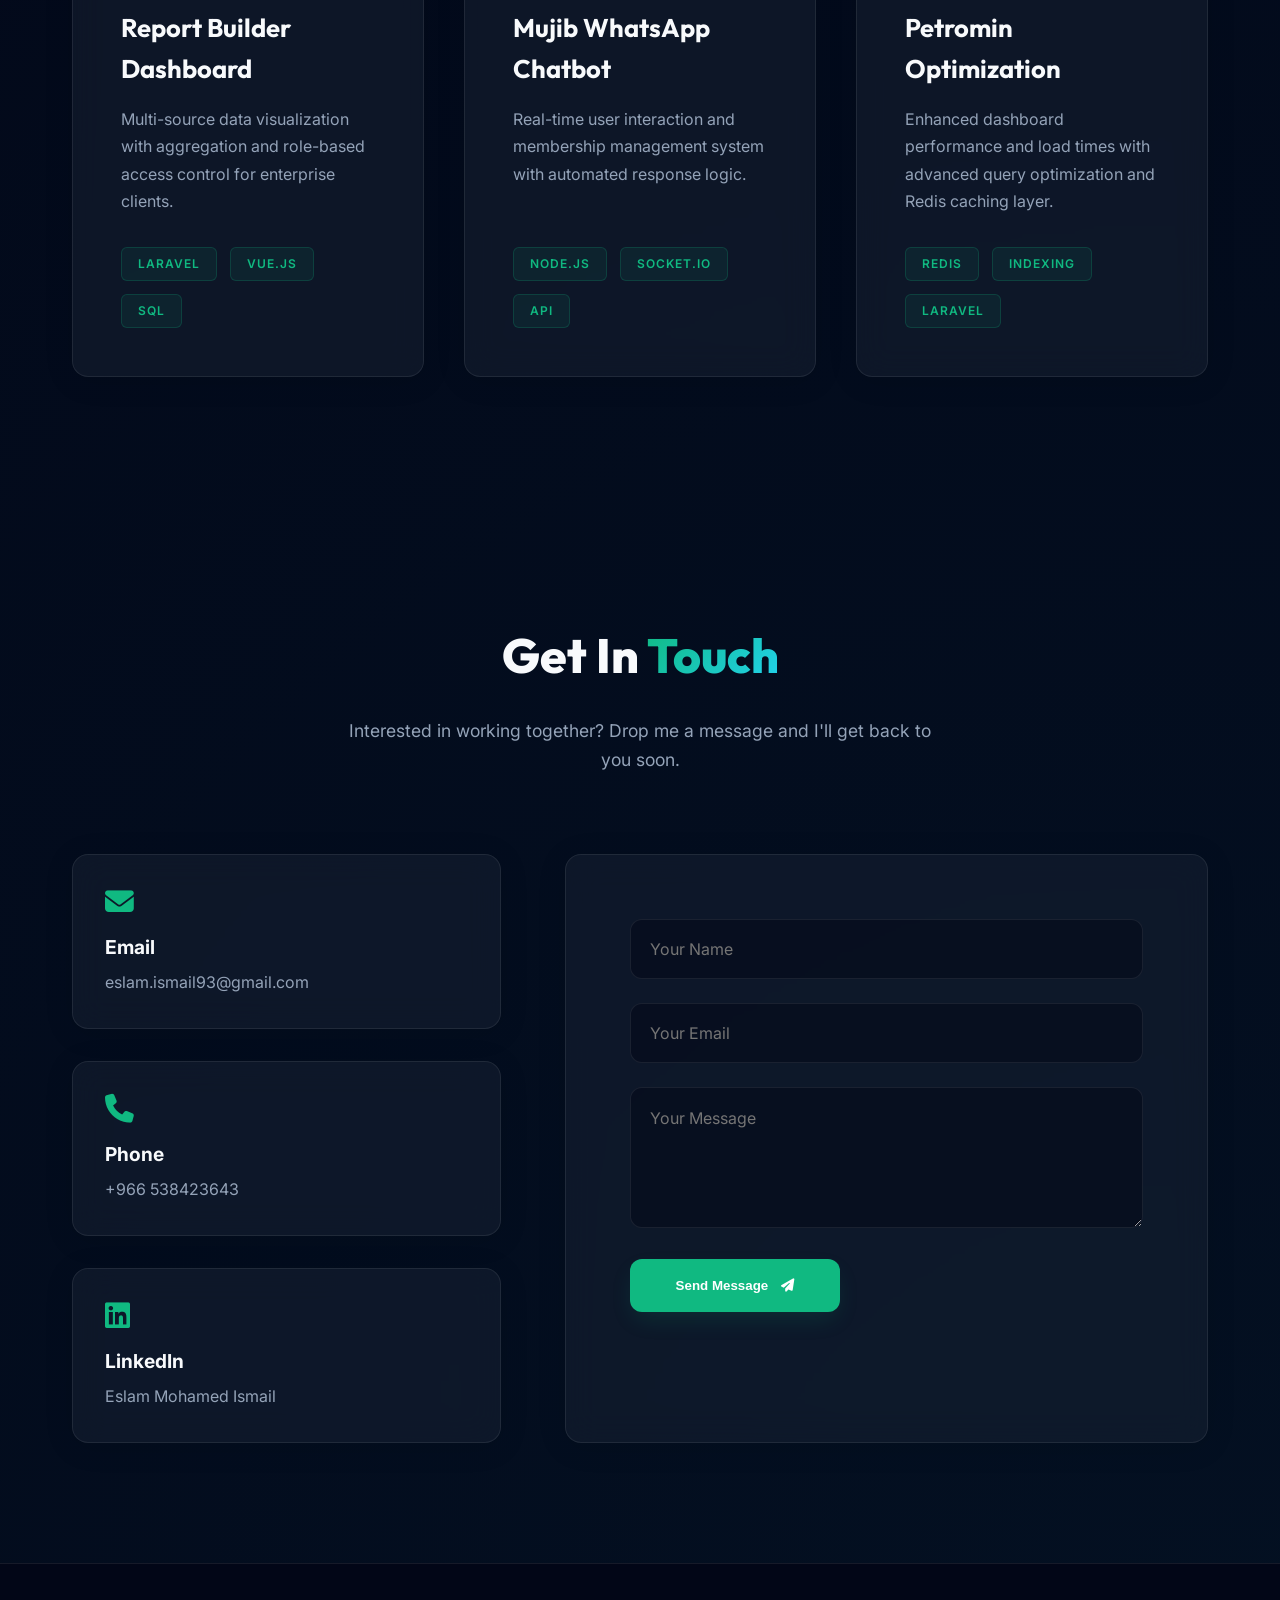
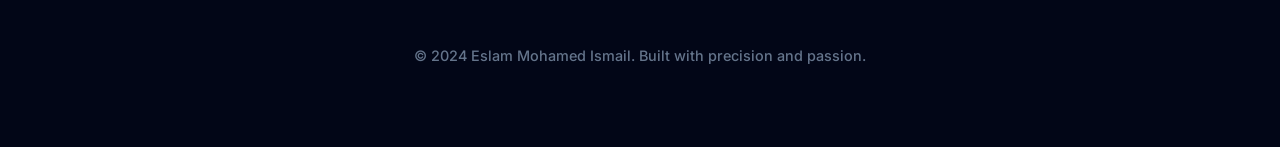
==== commit 60c48da7: "feat: Introduce a new hero visual with a code snippet, apply glassmorphism to UI elements, refine re" ====
--- a/index.html
+++ b/index.html
@@ -42,25 +42,42 @@
                     <h3 class="reveal">Senior Full Stack Engineer | DevOps & SRE</h3>
                     <p class="reveal">Results-driven engineer with 6+ years of experience in building scalable web applications, dashboards, and high-performance backend systems. Specializing in Laravel, Vue.js, Node.js, and Docker.</p>
                     <div class="hero-btns reveal">
-                        <a href="#projects" class="btn-primary">View My Work</a>
+                        <a href="#projects" class="btn-primary">View My Work <i class="fas fa-arrow-right"></i></a>
                         <a href="#contact" class="btn-secondary">Let's Talk</a>
                     </div>
                 </div>
-            </div>
-        </section>
-
-        <!-- Stats Counter Section -->
-        <section class="stats-section">
+                <div class="hero-visual reveal">
+                    <div class="shape-blob"></div>
+                    <div class="hero-card glass">
+                        <div class="code-header">
+                            <span class="dot red"></span>
+                            <span class="dot yellow"></span>
+                            <span class="dot green"></span>
+                        </div>
+                        <div class="code-content">
+                            <pre><code><span class="keyword">const</span> <span class="variable">developer</span> = {
+  <span class="property">name</span>: <span class="string">'Eslam Ismail'</span>,
+  <span class="property">role</span>: <span class="string">'Full Stack'</span>,
+  <span class="property">experience</span>: <span class="number">6</span>,
+  <span class="property">passion</span>: <span class="string">'Scalable Systems'</span>
+};</code></pre>
+                        </div>
+                    </div>
+                </div>
+            </div>
+        </section>
+
+        <section class="stats-section reveal">
             <div class="container grid-stats">
-                <div class="stat-item reveal">
+                <div class="stat-item reveal-child">
                     <span class="stat-number">6+</span>
                     <span class="stat-label">Years Experience</span>
                 </div>
-                <div class="stat-item reveal">
+                <div class="stat-item reveal-child">
                     <span class="stat-number">50+</span>
                     <span class="stat-label">Projects Completed</span>
                 </div>
-                <div class="stat-item reveal">
+                <div class="stat-item reveal-child">
                     <span class="stat-number">10+</span>
                     <span class="stat-label">Tech Stack Mastered</span>
                 </div>
@@ -74,26 +91,26 @@
                     <h2>Technical <span class="accent">Skills</span></h2>
                     <p>My toolkit for building high-performance systems.</p>
                 </div>
-                <div class="skills-grid">
-                    <div class="skill-category reveal">
+                <div class="skills-grid reveal">
+                    <div class="skill-category reveal-child">
                         <h3><i class="fas fa-code"></i> Frontend</h3>
                         <div class="skill-tags">
                             <span>HTML/CSS</span><span>Bootstrap</span><span>JavaScript</span><span>jQuery</span><span>Vue.js</span><span>Nuxt.js</span><span>React.js</span><span>Next.js</span>
                         </div>
                     </div>
-                    <div class="skill-category reveal">
+                    <div class="skill-category reveal-child">
                         <h3><i class="fas fa-server"></i> Backend</h3>
                         <div class="skill-tags">
                             <span>PHP</span><span>Laravel</span><span>Node.js</span><span>GraphQL</span><span>RESTful APIs</span><span>Socket.IO</span>
                         </div>
                     </div>
-                    <div class="skill-category reveal">
+                    <div class="skill-category reveal-child">
                         <h3><i class="fas fa-database"></i> Databases</h3>
                         <div class="skill-tags">
                             <span>MySQL</span><span>PostgreSQL</span><span>MongoDB</span><span>SQL Server</span><span>Oracle</span>
                         </div>
                     </div>
-                    <div class="skill-category reveal">
+                    <div class="skill-category reveal-child">
                         <h3><i class="fas fa-cloud"></i> DevOps & Tools</h3>
                         <div class="skill-tags">
                             <span>Docker</span><span>NGINX</span><span>IIS</span><span>Ubuntu</span><span>Git</span><span>CI/CD</span><span>Bash Scripting</span>
@@ -112,8 +129,8 @@
                 </div>
                 <div class="timeline">
                     <div class="timeline-item reveal">
-                        <div class="timeline-date">Jan 2024 - Present</div>
-                        <div class="timeline-content card glass">
+                        <span class="timeline-date">Jan 2024 - Present</span>
+                        <div class="timeline-content glass">
                             <h3>DevOps Engineer</h3>
                             <h4>Wakeb Data | Riyadh, Saudi Arabia</h4>
                             <ul>
@@ -125,8 +142,8 @@
                         </div>
                     </div>
                     <div class="timeline-item reveal">
-                        <div class="timeline-date">Oct 2021 - Jan 2024</div>
-                        <div class="timeline-content card glass">
+                        <span class="timeline-date">Oct 2021 - Jan 2024</span>
+                        <div class="timeline-content glass">
                             <h3>Full Stack Developer</h3>
                             <h4>Wakeb Data | Riyadh, Saudi Arabia</h4>
                             <ul>
@@ -138,8 +155,8 @@
                         </div>
                     </div>
                     <div class="timeline-item reveal">
-                        <div class="timeline-date">Nov 2020 - Sep 2021</div>
-                        <div class="timeline-content card glass">
+                        <span class="timeline-date">Nov 2020 - Sep 2021</span>
+                        <div class="timeline-content glass">
                             <h3>Full Stack Developer</h3>
                             <h4>Agylz | Cairo, Egypt (Remote)</h4>
                             <ul>
@@ -150,8 +167,8 @@
                         </div>
                     </div>
                     <div class="timeline-item reveal">
-                        <div class="timeline-date">Oct 2018 - Nov 2020</div>
-                        <div class="timeline-content card glass">
+                        <span class="timeline-date">Oct 2018 - Nov 2020</span>
+                        <div class="timeline-content glass">
                             <h3>Full Stack Developer</h3>
                             <h4>Cloudx9 | Cairo, Egypt</h4>
                             <ul>
@@ -176,19 +193,19 @@
                     <div class="project-card reveal glass">
                         <div class="project-icon"><i class="fas fa-chart-line"></i></div>
                         <h3>Report Builder Dashboard</h3>
-                        <p>Multi-source data visualization with aggregation and role-based access.</p>
+                        <p>Multi-source data visualization with aggregation and role-based access control for enterprise clients.</p>
                         <div class="project-tags"><span>Laravel</span><span>Vue.js</span><span>SQL</span></div>
                     </div>
                     <div class="project-card reveal glass">
                         <div class="project-icon"><i class="fas fa-robot"></i></div>
                         <h3>Mujib WhatsApp Chatbot</h3>
-                        <p>Real-time user interaction and membership management system.</p>
+                        <p>Real-time user interaction and membership management system with automated response logic.</p>
                         <div class="project-tags"><span>Node.js</span><span>Socket.IO</span><span>API</span></div>
                     </div>
                     <div class="project-card reveal glass">
                         <div class="project-icon"><i class="fas fa-bolt"></i></div>
                         <h3>Petromin Optimization</h3>
-                        <p>Enhanced dashboard load times with query optimization and caching.</p>
+                        <p>Enhanced dashboard performance and load times with advanced query optimization and Redis caching layer.</p>
                         <div class="project-tags"><span>Redis</span><span>Indexing</span><span>Laravel</span></div>
                     </div>
                 </div>
@@ -200,30 +217,24 @@
             <div class="container">
                 <div class="section-header reveal">
                     <h2>Get In <span class="accent">Touch</span></h2>
-                    <p>Interested in working together? Drop me a message.</p>
+                    <p>Interested in working together? Drop me a message and I'll get back to you soon.</p>
                 </div>
                 <div class="contact-grid">
                     <div class="contact-info reveal">
                         <div class="contact-card glass">
                             <i class="fas fa-envelope"></i>
-                            <div>
-                                <h4>Email</h4>
-                                <p>eslam.ismail93@gmail.com</p>
-                            </div>
+                            <h4>Email</h4>
+                            <p>eslam.ismail93@gmail.com</p>
                         </div>
                         <div class="contact-card glass">
                             <i class="fas fa-phone"></i>
-                            <div>
-                                <h4>Phone</h4>
-                                <p>+966 538423643</p>
-                            </div>
+                            <h4>Phone</h4>
+                            <p>+966 538423643</p>
                         </div>
                         <div class="contact-card glass">
                             <i class="fab fa-linkedin"></i>
-                            <div>
-                                <h4>LinkedIn</h4>
-                                <p>Eslam Mohamed Ismail</p>
-                            </div>
+                            <h4>LinkedIn</h4>
+                            <p>Eslam Mohamed Ismail</p>
                         </div>
                     </div>
                     <form class="contact-form reveal glass" onsubmit="event.preventDefault(); alert('Message sent! (Mockup only)');">
@@ -236,7 +247,7 @@
                         <div class="form-group">
                             <textarea placeholder="Your Message" rows="5" required></textarea>
                         </div>
-                        <button type="submit" class="btn-primary">Send Message</button>
+                        <button type="submit" class="btn-primary">Send Message <i class="fas fa-paper-plane"></i></button>
                     </form>
                 </div>
             </div>
--- a/style.css
+++ b/style.css
@@ -1,18 +1,29 @@
 :root {
-  /* Colors */
+  /* Colors - Modern Deep Palette */
   --primary: #10b981; /* Emerald-500 */
-  --primary-dark: #059669;
-  --accent: #06b6d4; /* Cyan-500 */
+  --primary-light: #34d399;
+  --primary-glow: rgba(16, 185, 129, 0.15);
+  --accent: #22d3ee; /* Cyan-400 */
+  --accent-glow: rgba(34, 211, 238, 0.15);
+  
+  --bg-darker: #020617; /* Slate-950 */
   --bg-dark: #0f172a; /* Slate-900 */
-  --bg-card: rgba(30, 41, 59, 0.7); /* Slate-800 with glass opacity */
+  --bg-card: rgba(30, 41, 59, 0.4); /* More transparent for better glass effect */
+  
   --text-main: #f8fafc; /* Slate-50 */
   --text-muted: #94a3b8; /* Slate-400 */
-  --border-color: rgba(255, 255, 255, 0.1);
-
-  /* Layout */
+  --text-dim: #64748b; /* Slate-500 */
+  
+  --border-color: rgba(255, 255, 255, 0.08);
+  --border-glow: rgba(16, 185, 129, 0.2);
+
+  /* Layout & Spacing */
   --container-width: 1200px;
-  --nav-height: 80px;
-  --transition-base: all 0.3s cubic-bezier(0.4, 0, 0.2, 1);
+  --nav-height: 70px;
+  --section-padding: 120px;
+  --transition-base: all 0.4s cubic-bezier(0.4, 0, 0.2, 1);
+  --radius-lg: 16px;
+  --radius-md: 12px;
 }
 
 * {
@@ -30,10 +41,37 @@
     "Inter",
     -apple-system,
     sans-serif;
-  background-color: var(--bg-dark);
+  background-color: var(--bg-darker);
+  background-image: 
+    radial-gradient(circle at 0% 0%, rgba(16, 185, 129, 0.05) 0%, transparent 50%),
+    radial-gradient(circle at 100% 100%, rgba(34, 211, 238, 0.05) 0%, transparent 50%);
   color: var(--text-main);
   line-height: 1.6;
   overflow-x: hidden;
+  -webkit-font-smoothing: antialiased;
+}
+
+::selection {
+    background: var(--primary);
+    color: white;
+}
+
+/* Custom Scrollbar */
+::-webkit-scrollbar {
+    width: 8px;
+}
+
+::-webkit-scrollbar-track {
+    background: var(--bg-darker);
+}
+
+::-webkit-scrollbar-thumb {
+    background: var(--border-color);
+    border-radius: 10px;
+}
+
+::-webkit-scrollbar-thumb:hover {
+    background: var(--text-dim);
 }
 
 h1,
@@ -52,10 +90,16 @@
 /* Glassmorphism utility */
 .glass {
   background: var(--bg-card);
-  backdrop-filter: blur(12px);
-  -webkit-backdrop-filter: blur(12px);
+  backdrop-filter: blur(16px);
+  -webkit-backdrop-filter: blur(16px);
   border: 1px solid var(--border-color);
-  box-shadow: 0 8px 32px 0 rgba(0, 0, 0, 0.3);
+  box-shadow: 0 4px 30px rgba(0, 0, 0, 0.1);
+  transition: var(--transition-base);
+}
+
+.glass:hover {
+    border-color: var(--border-glow);
+    background: rgba(30, 41, 59, 0.5);
 }
 
 /* Navigation */
@@ -66,129 +110,240 @@
   height: var(--nav-height);
   display: flex;
   align-items: center;
-  background: rgba(15, 23, 42, 0.8);
-  backdrop-filter: blur(10px);
+  background: rgba(2, 6, 23, 0.8);
+  backdrop-filter: blur(12px);
+  -webkit-backdrop-filter: blur(12px);
   border-bottom: 1px solid var(--border-color);
   z-index: 1000;
+  transition: var(--transition-base);
 }
 
 .nav-container {
   max-width: var(--container-width);
   margin: 0 auto;
   width: 100%;
+  padding: 0 2rem;
   display: flex;
   justify-content: space-between;
   align-items: center;
-  padding: 0 2rem;
 }
 
 .logo {
-  font-size: 2rem;
+  font-size: 1.8rem;
   font-weight: 800;
   text-decoration: none;
   color: var(--text-main);
+  letter-spacing: -1px;
 }
 
 .logo span {
   color: var(--primary);
+  text-shadow: 0 0 20px var(--primary-glow);
 }
 
 .nav-links {
   display: flex;
   list-style: none;
-  gap: 2.5rem;
+  gap: 3rem;
+  background: rgba(255, 255, 255, 0.03);
+  padding: 0.5rem 2rem;
+  border-radius: 30px;
+  border: 1px solid var(--border-color);
 }
 
 .nav-links a {
   text-decoration: none;
   color: var(--text-muted);
   font-weight: 500;
+  font-size: 0.95rem;
   transition: var(--transition-base);
 }
 
-.nav-links a:hover {
+.nav-links a:hover,
+.nav-links a.active {
   color: var(--primary);
 }
 
 /* Hero Section */
 .hero-section {
   position: relative;
-  padding-top: calc(var(--nav-height) + 100px);
-  padding-bottom: 100px;
-  height: 100vh;
+  min-height: 100vh;
   display: flex;
   align-items: center;
+  padding-top: var(--nav-height);
+  overflow: hidden;
+}
+
+.hero-section::before {
+    content: '';
+    position: absolute;
+    top: 20%;
+    right: -10%;
+    width: 500px;
+    height: 500px;
+    background: radial-gradient(circle, var(--primary-glow) 0%, transparent 70%);
+    z-index: -1;
+}
+
+.grid-hero {
+  display: grid;
+  grid-template-columns: 1.2fr 0.8fr;
+  gap: 4rem;
+  align-items: center;
+}
+
+.hero-visual {
+    position: relative;
+    display: flex;
+    justify-content: center;
+    align-items: center;
+}
+
+.hero-card {
+    width: 100%;
+    max-width: 450px;
+    padding: 2rem;
+    border-radius: var(--radius-lg);
+    font-family: 'Fira Code', monospace;
+    font-size: 0.9rem;
+    position: relative;
+    z-index: 2;
+    animation: float 6s ease-in-out infinite;
+}
+
+.code-header {
+    display: flex;
+    gap: 0.5rem;
+    margin-bottom: 1.5rem;
+}
+
+.dot {
+    width: 12px;
+    height: 12px;
+    border-radius: 50%;
+}
+
+.dot.red { background: #ff5f56; }
+.dot.yellow { background: #ffbd2e; }
+.dot.green { background: #27c93f; }
+
+.code-content pre {
+    margin: 0;
+    color: var(--text-muted);
+}
+
+.keyword { color: #c678dd; }
+.variable { color: #e06c75; }
+.property { color: #d19a66; }
+.string { color: #98c379; }
+.number { color: #d19a66; }
+
+.shape-blob {
+    position: absolute;
+    width: 300px;
+    height: 300px;
+    background: linear-gradient(135deg, var(--primary-glow) 0%, var(--accent-glow) 100%);
+    filter: blur(40px);
+    border-radius: 30% 70% 70% 30% / 30% 30% 70% 70%;
+    z-index: 1;
+    animation: morph 10s linear infinite alternate;
+}
+
+@keyframes float {
+    0%, 100% { transform: translateY(0); }
+    50% { transform: translateY(-20px); }
+}
+
+@keyframes morph {
+    0% { border-radius: 30% 70% 70% 30% / 30% 30% 70% 70%; }
+    100% { border-radius: 70% 30% 30% 70% / 70% 70% 30% 30%; }
 }
 
 .hero-content {
-  max-width: 700px;
+  max-width: 800px;
 }
 
 .hero-content h2 {
-  font-size: 1.5rem;
+  font-size: 1.2rem;
   color: var(--primary);
-  margin-bottom: 0.5rem;
+  margin-bottom: 1rem;
+  font-weight: 600;
+  text-transform: uppercase;
+  letter-spacing: 3px;
 }
 
 .hero-content h1 {
-  font-size: 4.5rem;
-  line-height: 1.1;
+  font-size: clamp(3rem, 8vw, 5rem);
+  line-height: 1;
   margin-bottom: 1.5rem;
   font-weight: 800;
+  letter-spacing: -2px;
 }
 
 .hero-content h3 {
-  font-size: 1.8rem;
-  color: var(--text-muted);
+  font-size: clamp(1.2rem, 3vw, 2rem);
+  color: var(--text-main);
   margin-bottom: 2rem;
+  font-weight: 500;
 }
 
 .hero-content p {
   font-size: 1.1rem;
   color: var(--text-muted);
   margin-bottom: 3rem;
+  max-width: 600px;
+  line-height: 1.8;
 }
 
 .accent {
     color: var(--primary);
-    background: linear-gradient(90deg, var(--primary), var(--accent));
+    background: linear-gradient(135deg, var(--primary) 0%, var(--accent) 100%);
     background-clip: text;
     -webkit-background-clip: text;
     -webkit-text-fill-color: transparent;
+    font-weight: 800;
 }
 
 /* Buttons */
 .btn-primary {
-  display: inline-block;
-  padding: 1rem 2.5rem;
+  display: inline-flex;
+  align-items: center;
+  gap: 0.8rem;
+  padding: 1.1rem 2.8rem;
   background: var(--primary);
   color: white;
   text-decoration: none;
-  border-radius: 8px;
+  border-radius: var(--radius-md);
   font-weight: 600;
   transition: var(--transition-base);
-  box-shadow: 0 10px 20px -5px rgba(16, 185, 129, 0.4);
+  box-shadow: 0 10px 25px -5px var(--primary-glow);
+  border: 1px solid transparent;
 }
 
 .btn-primary:hover {
-  transform: translateY(-3px);
-  background: var(--primary-dark);
+  transform: translateY(-3px) scale(1.02);
+  background: var(--primary-light);
+  box-shadow: 0 20px 30px -10px var(--primary-glow);
 }
 
 .btn-secondary {
-  display: inline-block;
-  padding: 1rem 2.5rem;
+  display: inline-flex;
+  align-items: center;
+  padding: 1.1rem 2.8rem;
   color: var(--text-main);
   text-decoration: none;
   margin-left: 1.5rem;
-  font-weight: 500;
+  font-weight: 600;
+  background: rgba(255, 255, 255, 0.03);
   border: 1px solid var(--border-color);
-  border-radius: 8px;
+  border-radius: var(--radius-md);
   transition: var(--transition-base);
 }
 
 .btn-secondary:hover {
-  background: rgba(255, 255, 255, 0.05);
+  background: rgba(255, 255, 255, 0.08);
+  border-color: var(--text-dim);
+  transform: translateY(-3px);
 }
 
 .btn-outline {
@@ -208,7 +363,8 @@
 
 /* Stats */
 .stats-section {
-  padding: 2rem 0;
+  padding: 4rem 0;
+  background: rgba(255, 255, 255, 0.02);
   border-top: 1px solid var(--border-color);
   border-bottom: 1px solid var(--border-color);
 }
@@ -216,163 +372,225 @@
 .grid-stats {
   display: grid;
   grid-template-columns: repeat(3, 1fr);
+  gap: 2rem;
   text-align: center;
+}
+
+.stat-item {
+    padding: 2rem;
+    border-right: 1px solid var(--border-color);
+}
+
+.stat-item:last-child {
+    border-right: none;
 }
 
 .stat-number {
   display: block;
-  font-size: 2.5rem;
+  font-size: 3.5rem;
   font-weight: 800;
   color: var(--primary);
   font-family: "Outfit";
+  line-height: 1;
+  margin-bottom: 0.5rem;
+  text-shadow: 0 0 30px var(--primary-glow);
 }
 
 .stat-label {
-  font-size: 0.9rem;
+  font-size: 0.85rem;
   color: var(--text-muted);
   text-transform: uppercase;
-  letter-spacing: 1px;
+  letter-spacing: 2px;
+  font-weight: 600;
+}
+
+/* Skills Grid */
+.skills-grid {
+    display: grid;
+    grid-template-columns: repeat(auto-fit, minmax(280px, 1fr));
+    gap: 2rem;
+}
+
+.skill-category {
+    padding: 2.5rem;
+    background: var(--bg-card);
+    border: 1px solid var(--border-color);
+    border-radius: var(--radius-lg);
+    transition: var(--transition-base);
+    position: relative;
+    overflow: hidden;
+}
+
+.skill-category::before {
+    content: '';
+    position: absolute;
+    top: 0;
+    left: 0;
+    width: 100%;
+    height: 4px;
+    background: linear-gradient(90deg, var(--primary), var(--accent));
+    opacity: 0;
+    transition: var(--transition-base);
+}
+
+.skill-category:hover {
+    transform: translateY(-10px);
+    border-color: var(--border-glow);
+    box-shadow: 0 20px 40px rgba(0, 0, 0, 0.2);
+}
+
+.skill-category:hover::before {
+    opacity: 1;
+}
+
+.skill-category h3 {
+    margin-bottom: 2rem;
+    display: flex;
+    align-items: center;
+    gap: 1rem;
+    font-size: 1.4rem;
+    color: var(--text-main);
+}
+
+.skill-category i {
+    color: var(--primary);
+    font-size: 1.5rem;
+}
+
+.skill-tags {
+    display: flex;
+    flex-wrap: wrap;
+    gap: 0.6rem;
+}
+
+.skill-tags span {
+    padding: 0.5rem 1.2rem;
+    background: rgba(255, 255, 255, 0.04);
+    border: 1px solid var(--border-color);
+    border-radius: 30px;
+    font-size: 0.85rem;
+    color: var(--text-muted);
+    font-weight: 500;
+    transition: var(--transition-base);
+}
+
+.skill-tags span:hover {
+    background: var(--primary-glow);
+    color: var(--primary);
+    border-color: var(--primary);
+    transform: translateY(-2px);
 }
 
 /* Section Common */
 section {
-    padding: 100px 0;
+    padding: var(--section-padding) 0;
 }
 
 .section-header {
     text-align: center;
-    margin-bottom: 4rem;
+    margin-bottom: 5rem;
 }
 
 .section-header h2 {
-    font-size: 2.5rem;
-    margin-bottom: 1rem;
+    font-size: clamp(2rem, 5vw, 3rem);
+    margin-bottom: 1.5rem;
+    font-weight: 800;
 }
 
 .section-header p {
     color: var(--text-muted);
     font-size: 1.1rem;
-}
-
-/* Skills Grid */
-.skills-grid {
-    display: grid;
-    grid-template-columns: repeat(2, 1fr);
-    gap: 2rem;
-}
-
-.skill-category {
-    padding: 2rem;
-    background: var(--bg-card);
-    border: 1px solid var(--border-color);
-    border-radius: 12px;
-    transition: var(--transition-base);
-}
-
-.skill-category:hover {
-    border-color: var(--primary);
-    transform: translateY(-5px);
-}
-
-.skill-category h3 {
-    margin-bottom: 1.5rem;
-    display: flex;
-    align-items: center;
-    gap: 0.8rem;
-    font-size: 1.3rem;
-}
-
-.skill-category i {
-    color: var(--primary);
-}
-
-.skill-tags {
-    display: flex;
-    flex-wrap: wrap;
-    gap: 0.8rem;
-}
-
-.skill-tags span {
-    padding: 0.4rem 1rem;
-    background: rgba(255, 255, 255, 0.05);
-    border: 1px solid var(--border-color);
-    border-radius: 20px;
-    font-size: 0.9rem;
-    color: var(--text-muted);
+    max-width: 600px;
+    margin: 0 auto;
 }
 
 /* Experience Timeline */
 .timeline {
     position: relative;
-    max-width: 900px;
+    max-width: 1000px;
     margin: 0 auto;
+    padding-left: 2rem;
 }
 
 .timeline::before {
     content: '';
     position: absolute;
-    left: 150px;
+    left: 0;
     top: 0;
     width: 2px;
     height: 100%;
-    background: var(--border-color);
+    background: linear-gradient(to bottom, var(--primary), var(--accent), transparent);
 }
 
 .timeline-item {
-    display: flex;
-    margin-bottom: 3rem;
     position: relative;
-}
-
-.timeline-date {
-    width: 150px;
-    padding-right: 2rem;
-    padding-top: 1.5rem;
-    font-weight: 600;
-    color: var(--primary);
-    font-size: 0.9rem;
-    text-align: right;
-}
-
-.timeline-content {
-    flex: 1;
-    padding: 2rem;
-    margin-left: 2rem;
+    padding-left: 3rem;
+    margin-bottom: 4rem;
 }
 
 .timeline-item::after {
     content: '';
     position: absolute;
-    left: 146px;
-    top: 1.7rem;
-    width: 10px;
-    height: 10px;
-    background: var(--primary);
+    left: -5px;
+    top: 1.5rem;
+    width: 12px;
+    height: 12px;
+    background: var(--bg-darker);
+    border: 2px solid var(--primary);
     border-radius: 50%;
-    box-shadow: 0 0 0 4px rgba(16, 185, 129, 0.2);
+    z-index: 2;
+    box-shadow: 0 0 15px var(--primary-glow);
+}
+
+.timeline-date {
+    font-size: 0.85rem;
+    font-weight: 700;
+    color: var(--primary);
+    text-transform: uppercase;
+    letter-spacing: 2px;
+    margin-bottom: 1rem;
+    display: block;
+}
+
+.timeline-content {
+    background: var(--bg-card);
+    padding: 2.5rem;
+    border-radius: var(--radius-lg);
+    border: 1px solid var(--border-color);
+    transition: var(--transition-base);
+}
+
+.timeline-content:hover {
+    border-color: var(--border-glow);
+    transform: translateX(10px);
 }
 
 .timeline-content h3 {
-    font-size: 1.4rem;
-    margin-bottom: 0.2rem;
+    font-size: 1.5rem;
+    margin-bottom: 0.5rem;
+    color: var(--text-main);
 }
 
 .timeline-content h4 {
     color: var(--accent);
     margin-bottom: 1.5rem;
-    font-weight: 500;
+    font-weight: 600;
+    font-size: 1rem;
 }
 
 .timeline-content ul {
     list-style: none;
+    display: flex;
+    flex-direction: column;
+    gap: 0.8rem;
 }
 
 .timeline-content li {
     position: relative;
     padding-left: 1.5rem;
-    margin-bottom: 0.8rem;
     color: var(--text-muted);
     font-size: 0.95rem;
+    line-height: 1.6;
 }
 
 .timeline-content li::before {
@@ -380,117 +598,139 @@
     position: absolute;
     left: 0;
     color: var(--primary);
+    font-weight: 800;
 }
 /* Projects Section */
 .projects-grid {
     display: grid;
-    grid-template-columns: repeat(3, 1fr);
-    gap: 2rem;
+    grid-template-columns: repeat(auto-fit, minmax(320px, 1fr));
+    gap: 2.5rem;
 }
 
 .project-card {
-    padding: 2.5rem;
-    text-align: center;
-    border-radius: 16px;
-    transition: var(--transition-base);
+    padding: 3rem;
+    border-radius: var(--radius-lg);
+    display: flex;
+    flex-direction: column;
+    align-items: flex-start;
+    text-align: left;
+    height: 100%;
 }
 
 .project-card:hover {
-    transform: translateY(-10px);
-    border-color: var(--primary);
+    transform: translateY(-15px);
+    border-color: var(--border-glow);
+    box-shadow: 0 30px 60px rgba(0, 0, 0, 0.3);
 }
 
 .project-icon {
-    font-size: 2.5rem;
+    font-size: 2.8rem;
     color: var(--primary);
-    margin-bottom: 1.5rem;
+    margin-bottom: 2rem;
+    filter: drop-shadow(0 0 10px var(--primary-glow));
 }
 
 .project-card h3 {
-    font-size: 1.4rem;
+    font-size: 1.6rem;
     margin-bottom: 1rem;
+    color: var(--text-main);
 }
 
 .project-card p {
     color: var(--text-muted);
-    font-size: 0.95rem;
-    margin-bottom: 1.5rem;
+    font-size: 1rem;
+    margin-bottom: 2rem;
+    line-height: 1.7;
+    flex-grow: 1;
 }
 
 .project-tags {
     display: flex;
-    justify-content: center;
-    gap: 0.5rem;
+    gap: 0.8rem;
     flex-wrap: wrap;
 }
 
 .project-tags span {
-    font-size: 0.8rem;
-    padding: 0.2rem 0.8rem;
-    background: rgba(16, 185, 129, 0.1);
+    font-size: 0.75rem;
+    font-weight: 600;
+    padding: 0.4rem 1rem;
+    background: rgba(16, 185, 129, 0.08);
     color: var(--primary);
-    border-radius: 4px;
+    border: 1px solid rgba(16, 185, 129, 0.2);
+    border-radius: 6px;
+    letter-spacing: 1px;
+    text-transform: uppercase;
 }
 
 /* Contact Section */
 .contact-grid {
     display: grid;
-    grid-template-columns: 1fr 1.5fr;
+    grid-template-columns: 0.8fr 1.2fr;
     gap: 4rem;
 }
 
 .contact-info {
     display: flex;
     flex-direction: column;
-    gap: 1.5rem;
+    gap: 2rem;
 }
 
 .contact-card {
-    padding: 1.5rem;
-    display: flex;
-    align-items: center;
-    gap: 1.5rem;
-    border-radius: 12px;
+    padding: 2rem;
+    border-radius: var(--radius-lg);
+    transition: var(--transition-base);
+}
+
+.contact-card:hover {
+    border-color: var(--border-glow);
+    background: rgba(255, 255, 255, 0.05);
 }
 
 .contact-card i {
-    font-size: 1.5rem;
+    font-size: 1.8rem;
     color: var(--primary);
-    width: 30px;
+    margin-bottom: 1rem;
 }
 
 .contact-card h4 {
-    font-size: 1.1rem;
+    font-size: 1.2rem;
+    margin-bottom: 0.5rem;
+    color: var(--text-main);
 }
 
 .contact-card p {
     color: var(--text-muted);
+    font-size: 1rem;
 }
 
 .contact-form {
-    padding: 3rem;
-    border-radius: 16px;
-    display: flex;
-    flex-direction: column;
-    gap: 1.5rem;
+    padding: 4rem;
+    border-radius: var(--radius-lg);
+}
+
+.form-group {
+    margin-bottom: 1.5rem;
 }
 
 .form-group input, 
 .form-group textarea {
     width: 100%;
-    padding: 1rem;
-    background: rgba(255, 255, 255, 0.03);
+    padding: 1.2rem;
+    background: rgba(2, 6, 23, 0.5);
     border: 1px solid var(--border-color);
-    border-radius: 8px;
-    color: white;
-    outline: none;
+    border-radius: var(--radius-md);
+    color: var(--text-main);
+    font-family: inherit;
+    font-size: 1rem;
     transition: var(--transition-base);
 }
 
 .form-group input:focus, 
 .form-group textarea:focus {
     border-color: var(--primary);
-    box-shadow: 0 0 0 2px rgba(16, 185, 129, 0.1);
+    outline: none;
+    background: rgba(2, 6, 23, 0.8);
+    box-shadow: 0 0 20px rgba(16, 185, 129, 0.1);
 }
 
 /* Mobile Responsive Fixes */
@@ -556,19 +796,20 @@
   position: fixed;
   width: 600px;
   height: 600px;
-  background: radial-gradient(circle, rgba(16, 185, 129, 0.1) 0%, transparent 70%);
+  background: radial-gradient(circle, var(--primary-glow) 0%, transparent 70%);
   border-radius: 50%;
   pointer-events: none;
   transform: translate(-50%, -50%);
   z-index: -1;
-  transition: width 0.3s, height 0.3s;
+  opacity: 0;
+  transition: opacity 0.5s ease;
 }
 
 /* Reveal Animations */
 .reveal {
   opacity: 0;
-  transform: translateY(30px);
-  transition: all 0.8s ease-out;
+  transform: translateY(40px);
+  transition: opacity 1s cubic-bezier(0.2, 0, 0.2, 1), transform 1s cubic-bezier(0.2, 0, 0.2, 1);
 }
 
 .reveal.active {
@@ -576,19 +817,78 @@
   transform: translateY(0);
 }
 
+.reveal-child {
+    opacity: 0;
+    transform: translateY(20px);
+    transition: all 0.6s cubic-bezier(0.2, 0, 0.2, 1);
+}
+
+.reveal-child.active {
+    opacity: 1;
+    transform: translateY(0);
+}
+
 .contact-card div {
     display: flex;
     flex-direction: column;
 }
 
 .footer {
-    padding: 3rem 0;
+    padding: 5rem 0;
     text-align: center;
     border-top: 1px solid var(--border-color);
-    background: rgba(15, 23, 42, 0.5);
+    background: var(--bg-darker);
+    position: relative;
 }
 
 .footer p {
-    color: var(--text-muted);
+    color: var(--text-dim);
     font-size: 0.9rem;
-}
+    font-weight: 500;
+}
+
+/* Mobile Responsive Fixes */
+@media (max-width: 992px) {
+    .grid-hero {
+        grid-template-columns: 1fr;
+        text-align: center;
+        gap: 3rem;
+    }
+    
+    .hero-content p {
+        margin: 0 auto 3rem;
+    }
+    
+    .hero-btns {
+        justify-content: center;
+    }
+    
+    .timeline::before {
+        left: 20px;
+    }
+    .timeline-item {
+        padding-left: 50px;
+    }
+    .timeline-item::after {
+        left: 15px;
+    }
+    
+    .contact-grid {
+        grid-template-columns: 1fr;
+    }
+}
+
+@media (max-width: 768px) {
+    :root {
+        --section-padding: 80px;
+    }
+    
+    .nav-links {
+        display: none;
+    }
+    
+    .btn-secondary {
+        margin-left: 0;
+        margin-top: 1rem;
+    }
+}
